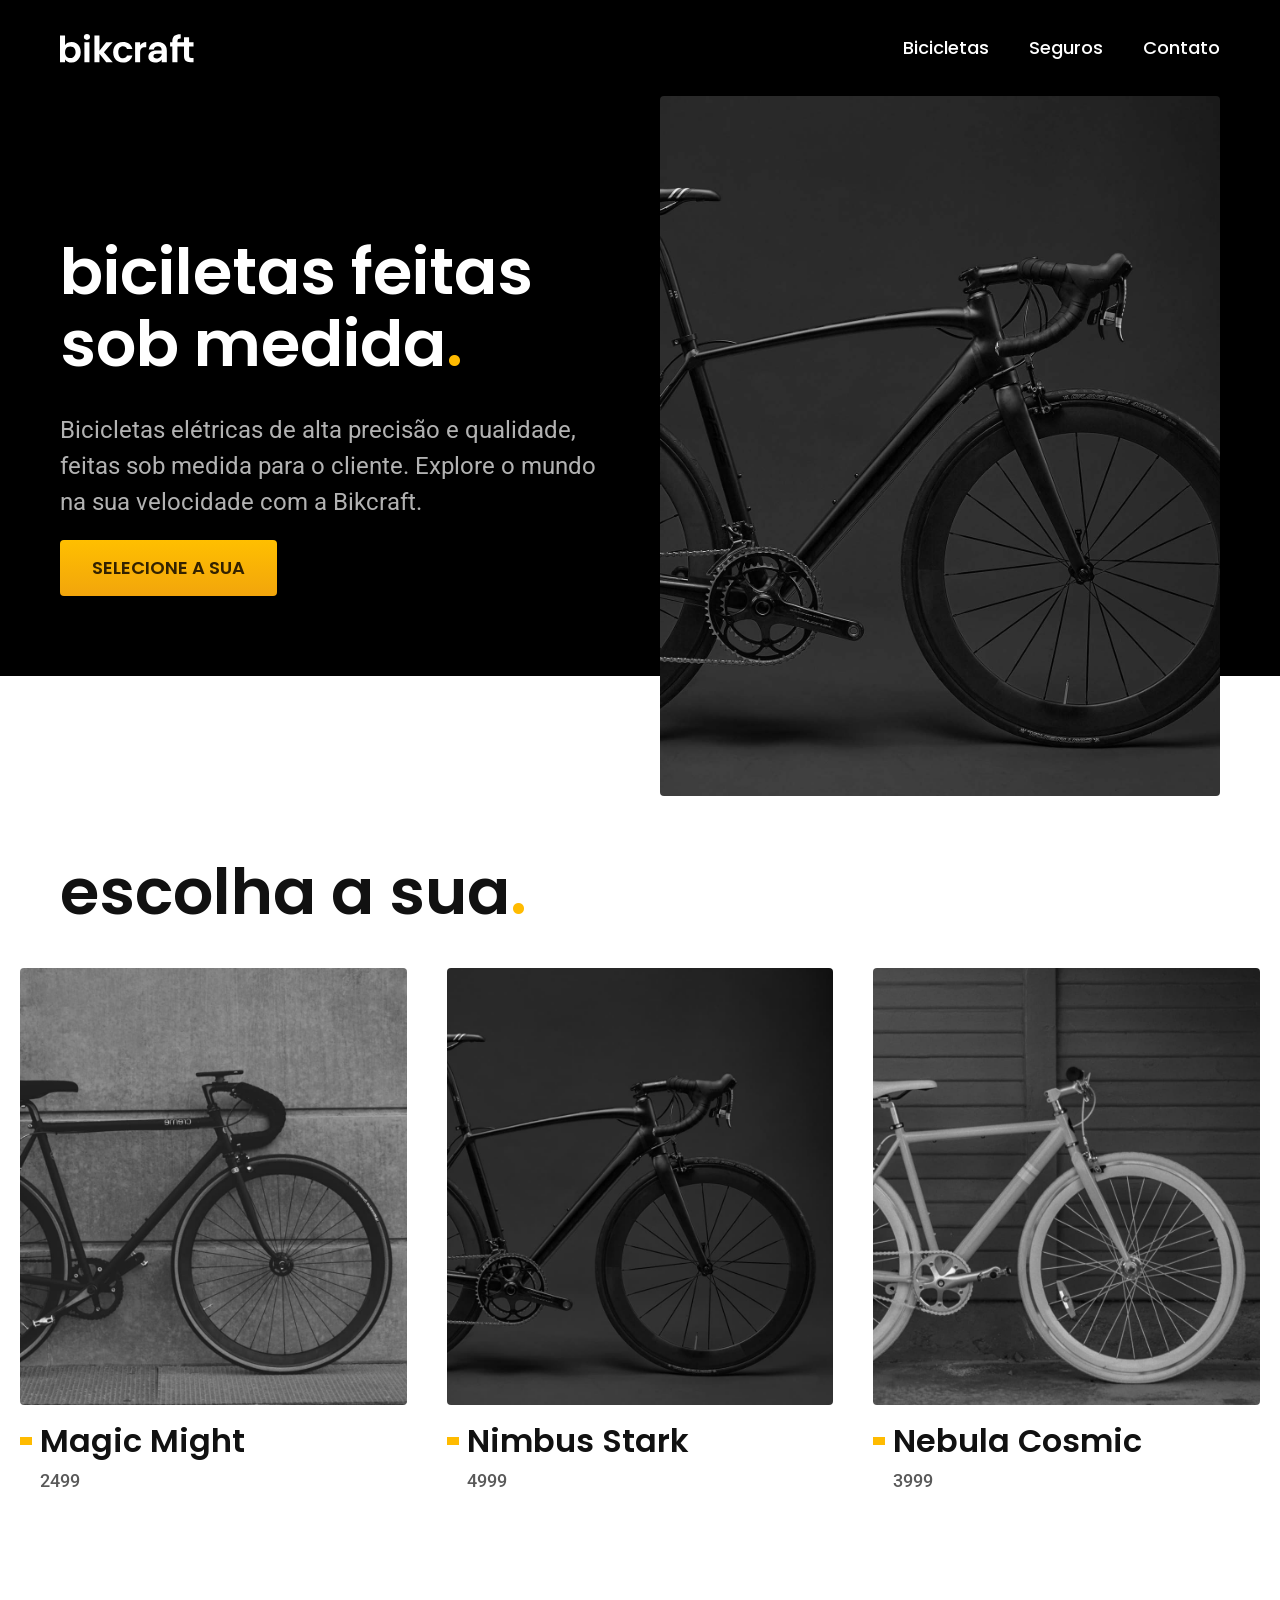
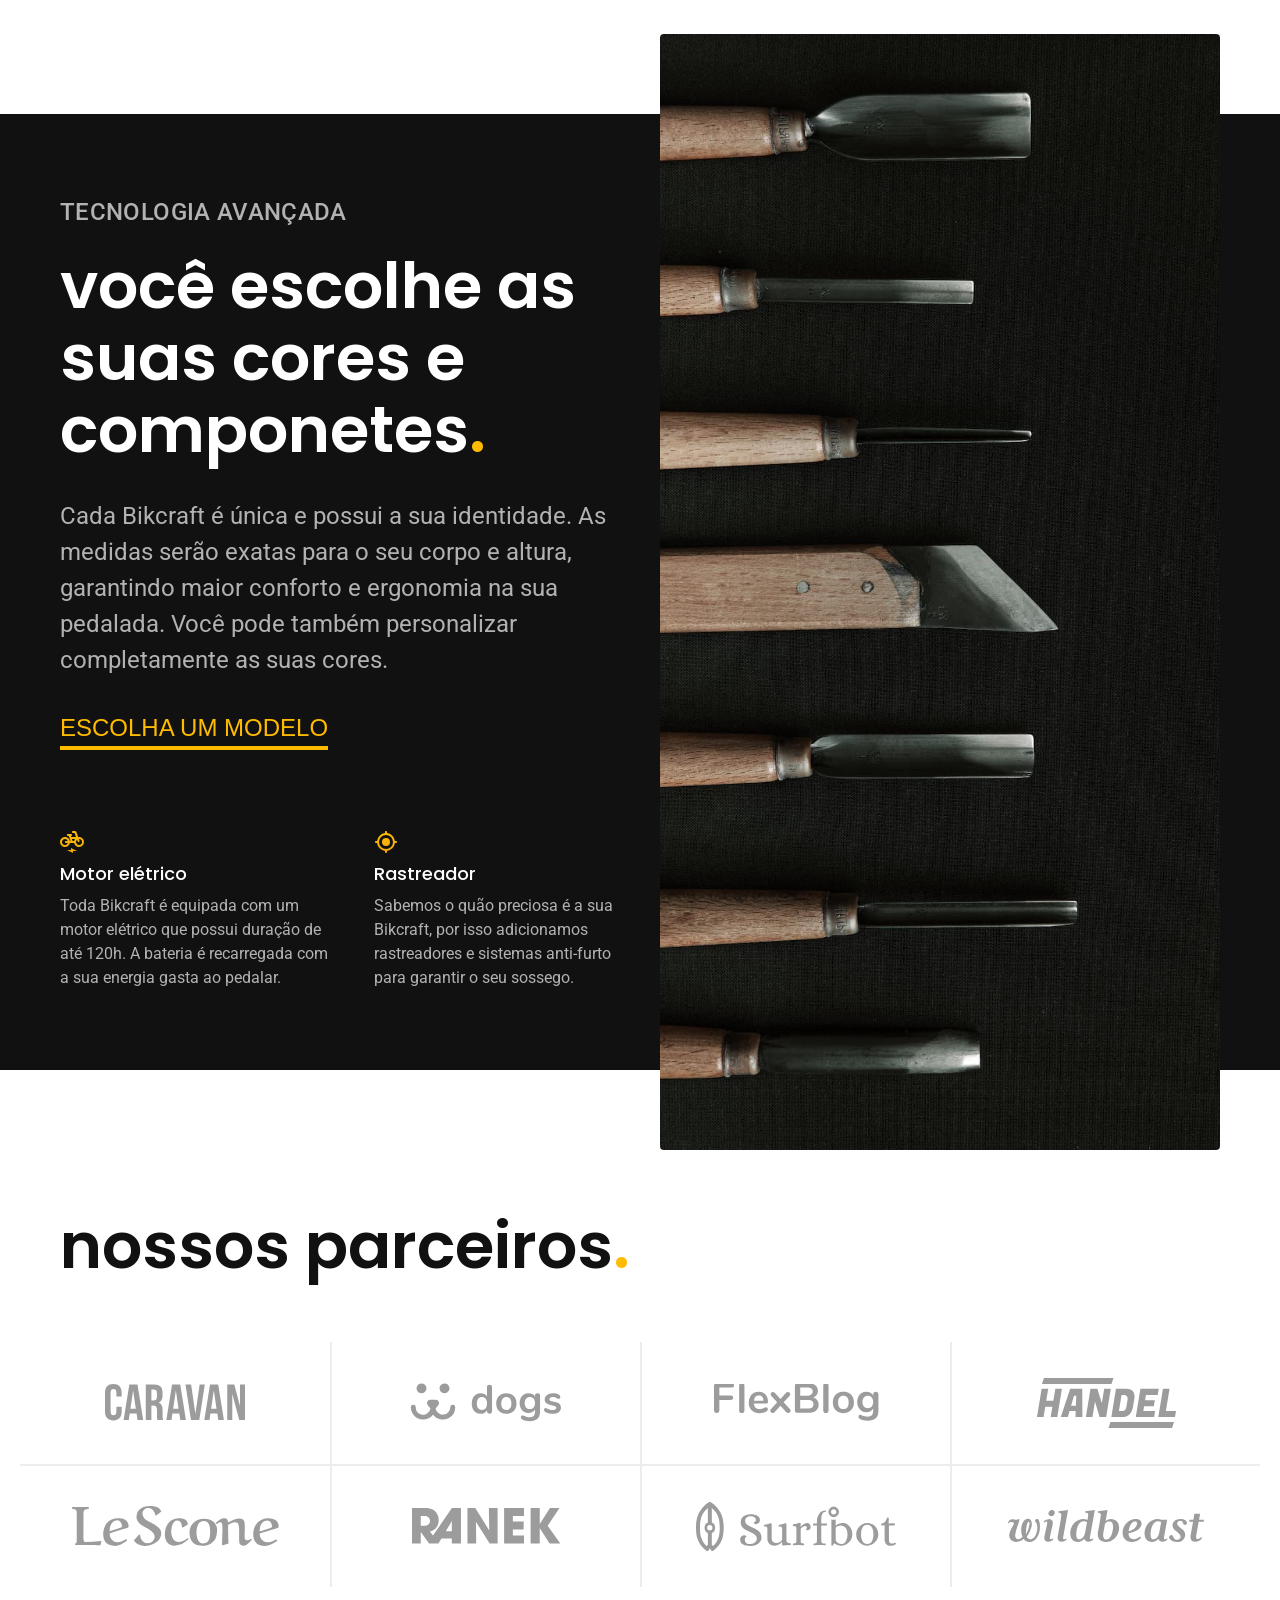
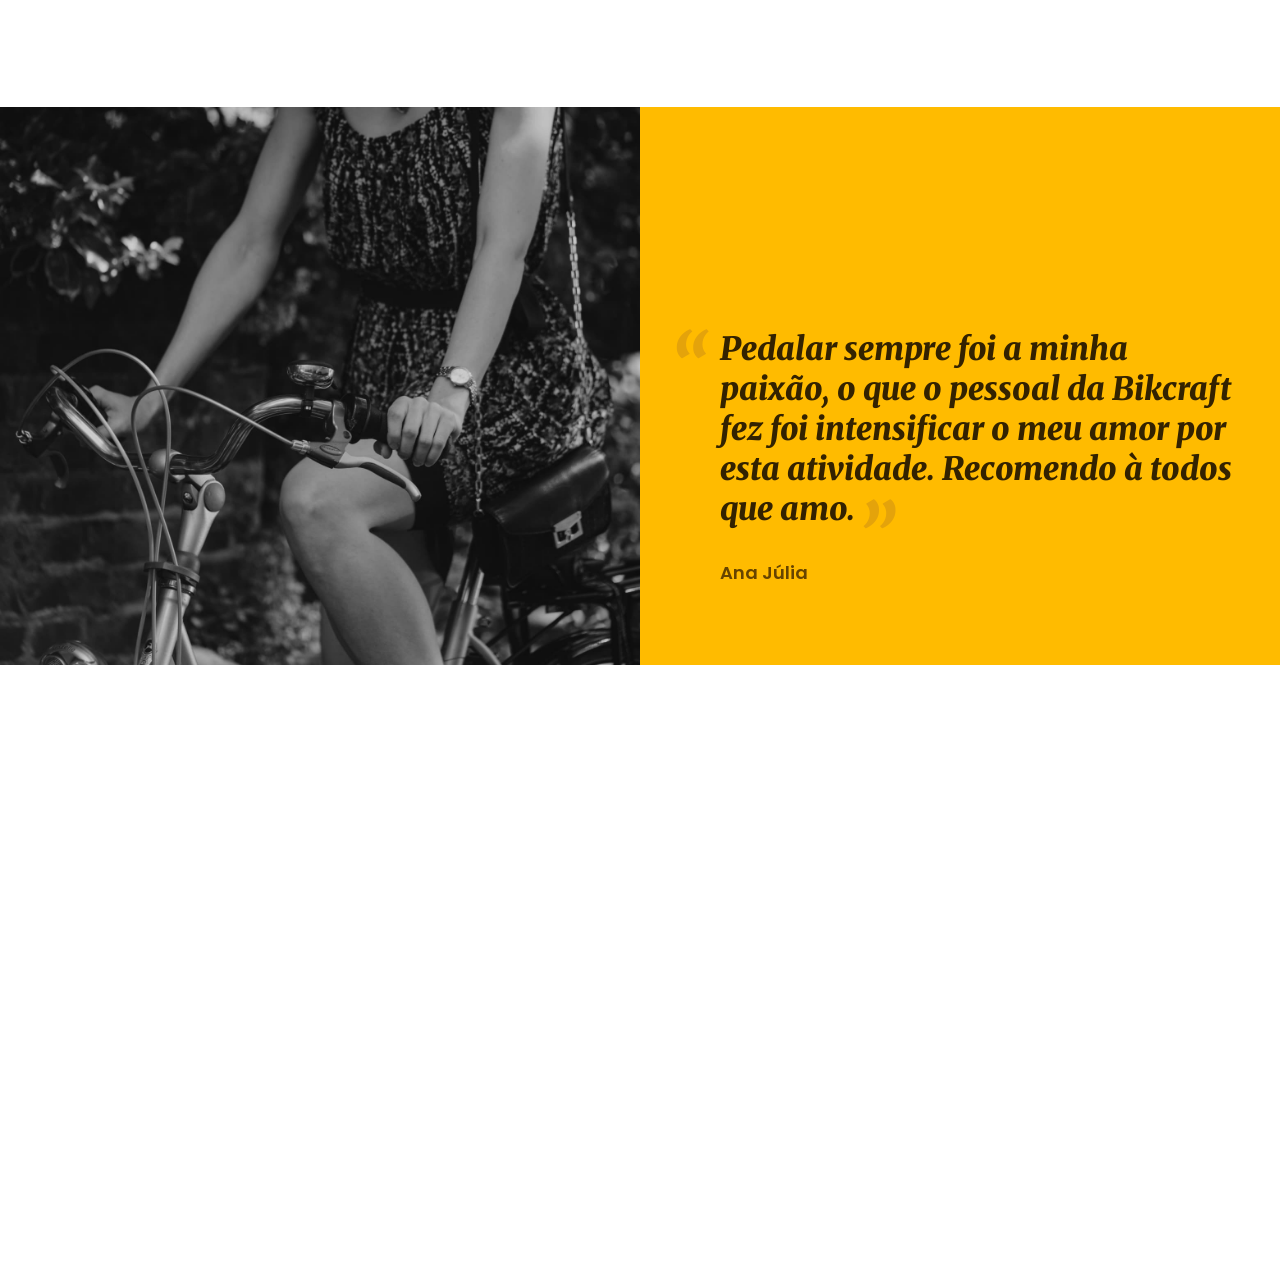
==== index.html @ 73d57a90 "Depoimento" ====
<!DOCTYPE html>
<html lang="pt-br">
    <head>
        <meta charset="UTF-8">
        <meta name="viewport" content="width=device-width, initial-scale=1.0">
        <title>Bikecraft - Bicicletas Elétricas</title>
        <meta name="description" content="Bicicletas elétricas de alta precisão e qualidade, feitas sob medida para o cliente. Explore o mundo na sua velicidade com a Bikecraft">
        <link rel="stylesheet" href="./css/style.css">
        <link rel="preconnect" href="https://fonts.googleapis.com">
        <link rel="preconnect" href="https://fonts.gstatic.com" crossorigin>
        <link href="https://fonts.googleapis.com/css2?family=Merriweather:ital,opsz,wght@1,18..144,900&family=Poppins:wght@400;600&family=Roboto:wght@100..900&display=swap" rel="stylesheet">
    </head>
    <body>
        <header class="header-bg">
            <div class="header container">
                <a href="./">
                    <img src="./img/bikcraft.svg" alt="Logo da marca Bikecraft">
                </a>
                <nav aria-label="primaria">
                    <ul class="header-menu font-1-m cor-0">
                        <li><a href="./bicicletas.html">Bicicletas</a></li>
                        <li><a href="./seguros.html">Seguros</a></li>
                        <li><a href="./contato.html">Contato</a></li>
                    </ul>
                </nav>
            </div>
        </header>
        <main class="introducao-bg">
            <div class="introducao container">
                <div class="introducao-conteudo">
                    <h1 class="font-1-xxl cor-0">biciletas feitas  sob medida<span class="cor-p1">.</span></h1>
                    <p class="font-2-l cor-5">Bicicletas elétricas de alta precisão e qualidade,  feitas sob medida para o cliente. Explore o mundo na sua velocidade com a Bikcraft.</p>
                    <a class="botao" href="./bicicletas.html">SELECIONE A SUA</a>
                </div>
                <div class="introducao-imagem">
                    <img src="./img/fotos/introducao.jpg" alt="Bicicleta elétrica preta.">
                </div>
            </div>
        </main>
        <article class="bicicletas-lista">
            <h2 class="font-1-xxl container">escolha a sua<span class="cor-p1">.</span></h2>
            <ul>
                <li>
                    <a href="./bicicletas/magic.html">
                        <img src="./img/bicicletas/magic-home.jpg" alt="Bicicleta preta">
                        <h3 class="font-1-xl">Magic Might</h3>
                        <span class="font-2-m cor-8">2499</span>
                    </a>
                </li>
                <li>
                    <a href="./bicicletas/nimbus.html">
                        <img src="./img/bicicletas/nimbus-home.jpg" alt="Bicicleta preta">
                        <h3 class="font-1-xl">Nimbus Stark</h3>
                        <span class="font-2-m cor-8">4999</span>
                    </a>
                </li>
                <li>
                    <a href="./bicicletas/nebula.html">
                        <img src="./img/bicicletas/nebula-home.jpg" alt="Bicicleta preta">
                        <h3 class="font-1-xl">Nebula Cosmic</h3>
                        <span class="font-2-m cor-8">3999</span>
                    </a>
                </li>
            </ul>
        </article>
        <article class="tecnologia-bg">
            <div class="tecnologia container">
                <div class="tecnologia-conteudo">
                    <span class="font-2-l-b cor-5">Tecnologia Avançada</span>
                    <h2 class="font-1-xxl cor-0">você escolhe as suas cores e componetes<span class="cor-p1">.</span></h2>
                    <p class="font-2-l cor-5">Cada Bikcraft é única e possui a sua identidade. As medidas serão exatas para o seu corpo e altura, garantindo maior conforto e ergonomia na sua pedalada. Você pode também personalizar completamente as suas cores.</p>
                    <a class="link" href="./bicicletas.html">escolha um modelo</a>
                    <div class="tecnologia-vantagens">
                        <div>
                            <img src="./img/icones/eletrica.svg" alt="">
                            <h3 class="font-1-m cor-0">Motor elétrico</h3>
                            <p class="font-2-s cor-5">Toda Bikcraft é equipada com um motor elétrico que possui duração de até 120h. A bateria é recarregada com a sua energia gasta ao pedalar.</p>
                        </div>
                        <div>
                            <img src="./img/icones/rastreador.svg" alt="">
                            <h3 class="font-1-m cor-0">Rastreador</h3>
                            <p class="font-2-s cor-5">Sabemos o quão preciosa é a sua Bikcraft, por isso adicionamos rastreadores e sistemas anti-furto para garantir o seu sossego.</p>
                        </div>
                                        </div>
                    </div>
                <div class="tecnologia-imagem">
                    <img src="./img/fotos/tecnologia.jpg" alt="">
                </div>
            </div>
        </article>
        <section class="parceiros" aria-label="Nosso Parceiros">
            <h2 class="font-1-xxl container">nossos parceiros<span class="cor-p1">.</span></h2>
            <ul>
                <li><img src="./img/parceiros/caravan.svg" alt="caravan"></li>
                <li><img src="./img/parceiros/dogs.svg" alt="dogs"></li>
                <li><img src="./img/parceiros/flexblog.svg" alt="flexblog"></li>
                <li><img src="./img/parceiros/handel.svg" alt="handel"></li>
                <li><img src="./img/parceiros/lescone.svg" alt="lescone"></li>
                <li><img src="./img/parceiros/ranek.svg" alt="ranek"></li>
                <li><img src="./img/parceiros/surfbot.svg" alt="surfbot"></li>
                <li><img src="./img/parceiros/wildbeast.svg" alt="wildbeast"></li>
            </ul>
        </section>
        <section class="depoimentos" aria-label="Depoimentos">
            <div>
                <img src="./img/fotos/depoimento.jpg" alt="Pessoa pedalando uma bicicleta Bikecraft">
            </div>
            <div class="depoimento-conteudo">
                <blockquote class="font-1-xl cor-p5">
                    <p>Pedalar sempre foi a minha paixão, o que o pessoal da Bikcraft fez foi intensificar o meu amor por esta atividade. Recomendo à todos que amo.</p>
                </blockquote>
                <span class="font-1-m-b cor-p4">Ana Júlia</span>
            </div>
        </section>
    </body>
</html>
---- css/style.css ----
@import "./global/global.css";
@import "./utilidades/tipografia.css";
@import "./global/header.css";
@import "./utilidades/cores.css";

/* Botão */
@import "./utilidades/componentes.css";


/* Home */
@import "./home/introducao.css";
@import "./home/tecnologia.css";
@import "./home/parceiros.css";
@import "./home/depoimentos.css";

/* Bicicletas */
@import "./bicicletas/bicicletas-lista.css";
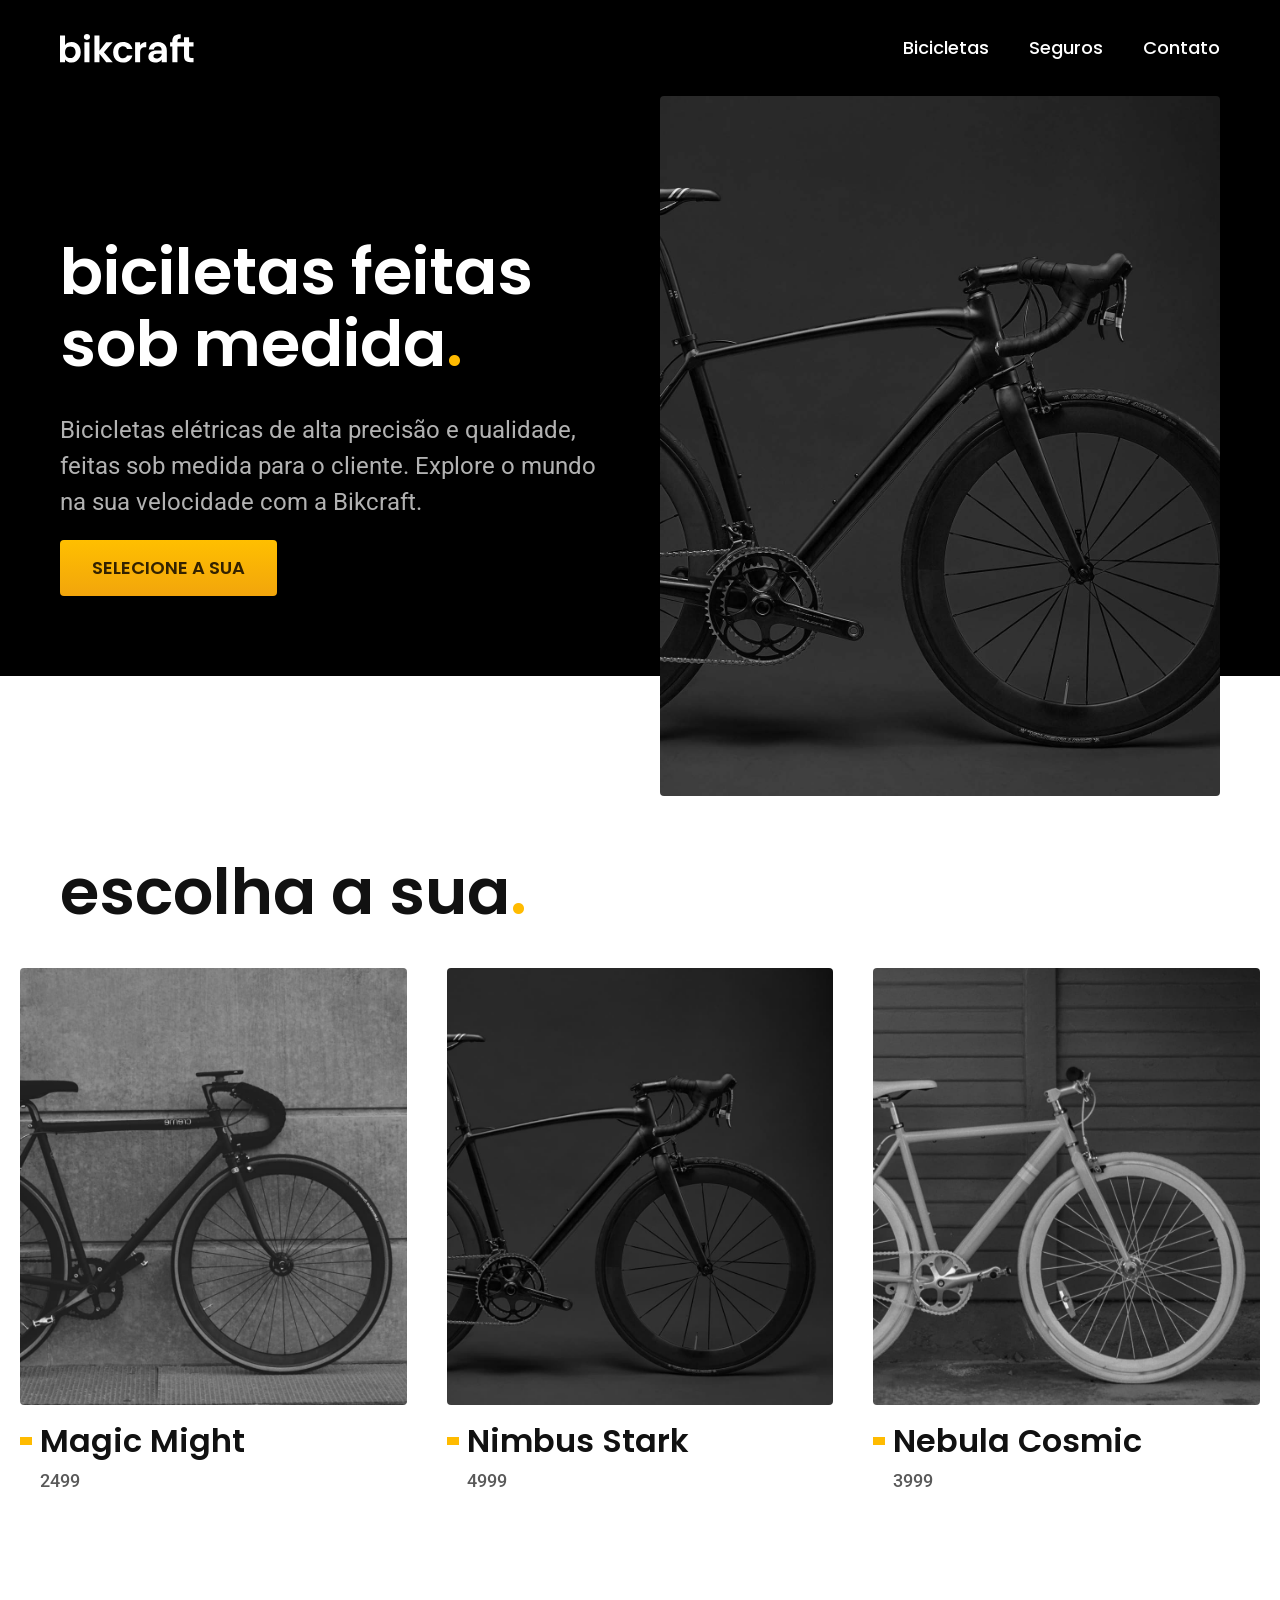
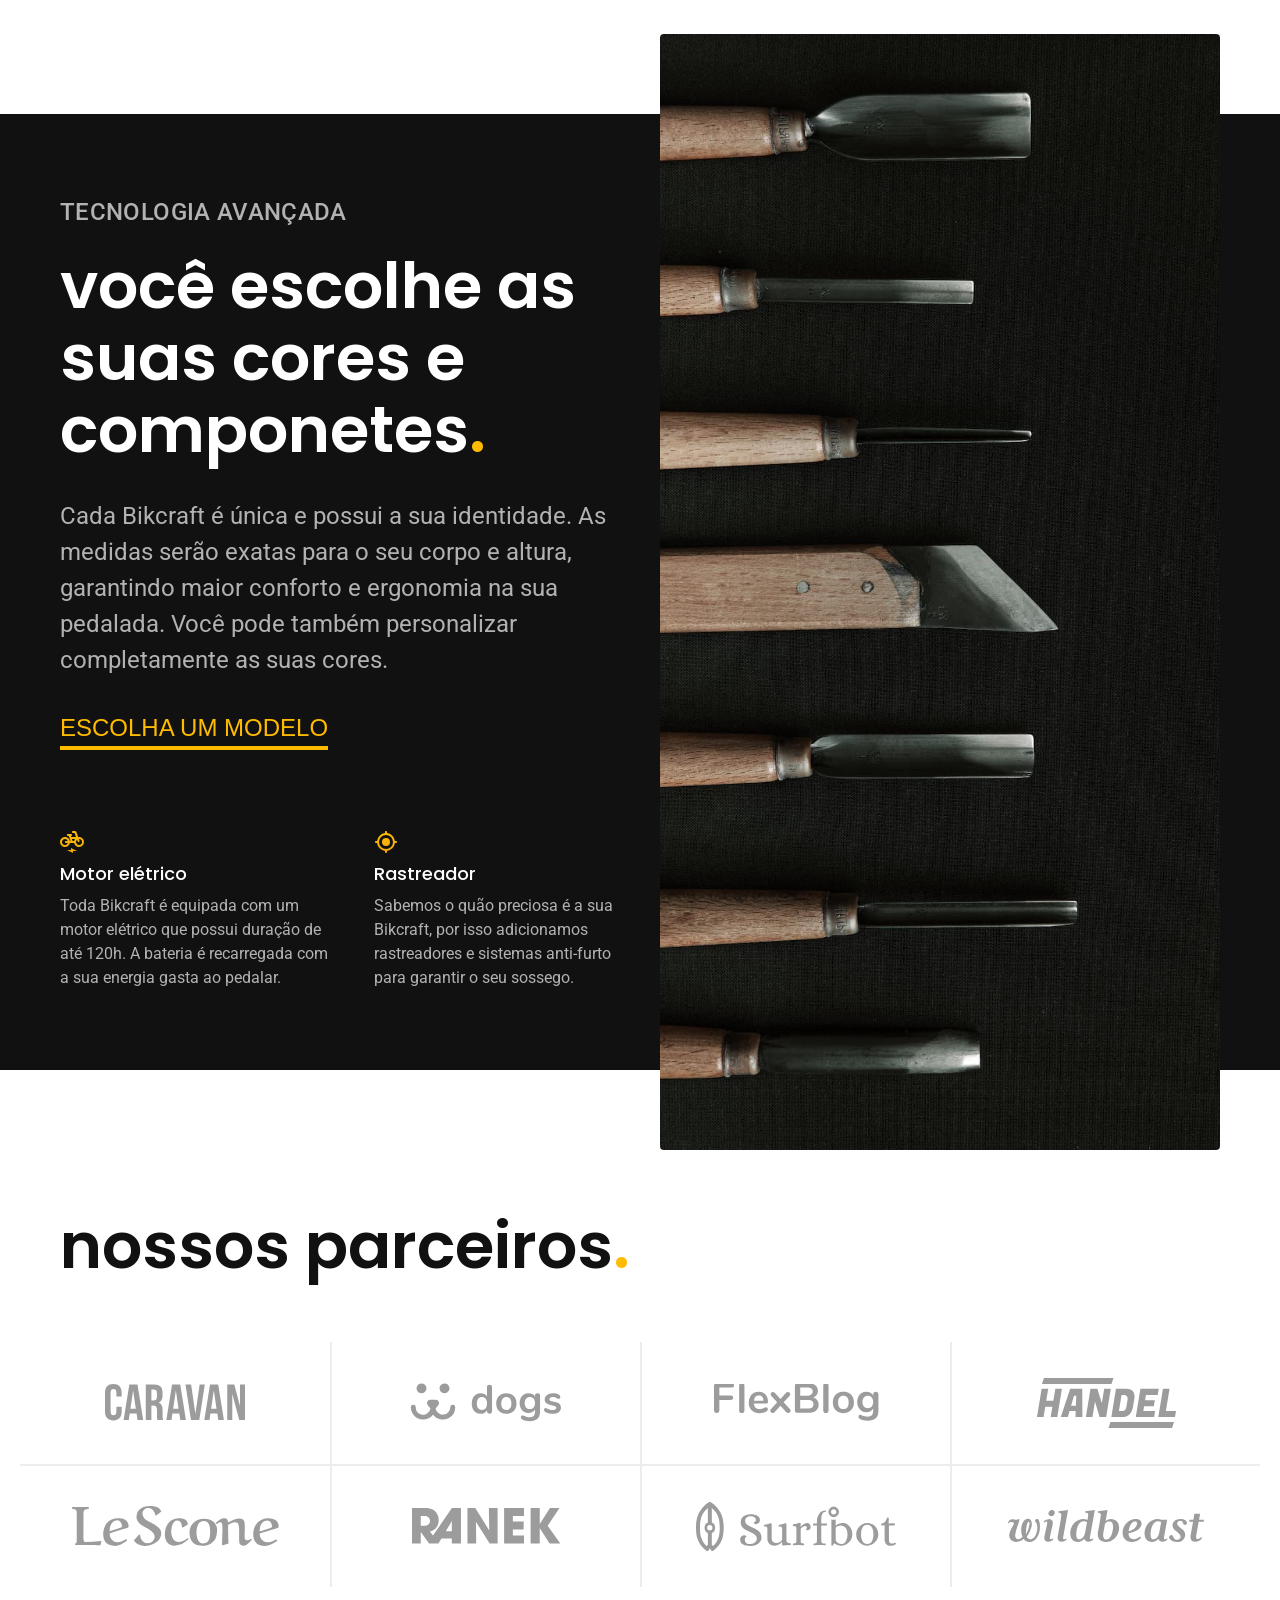
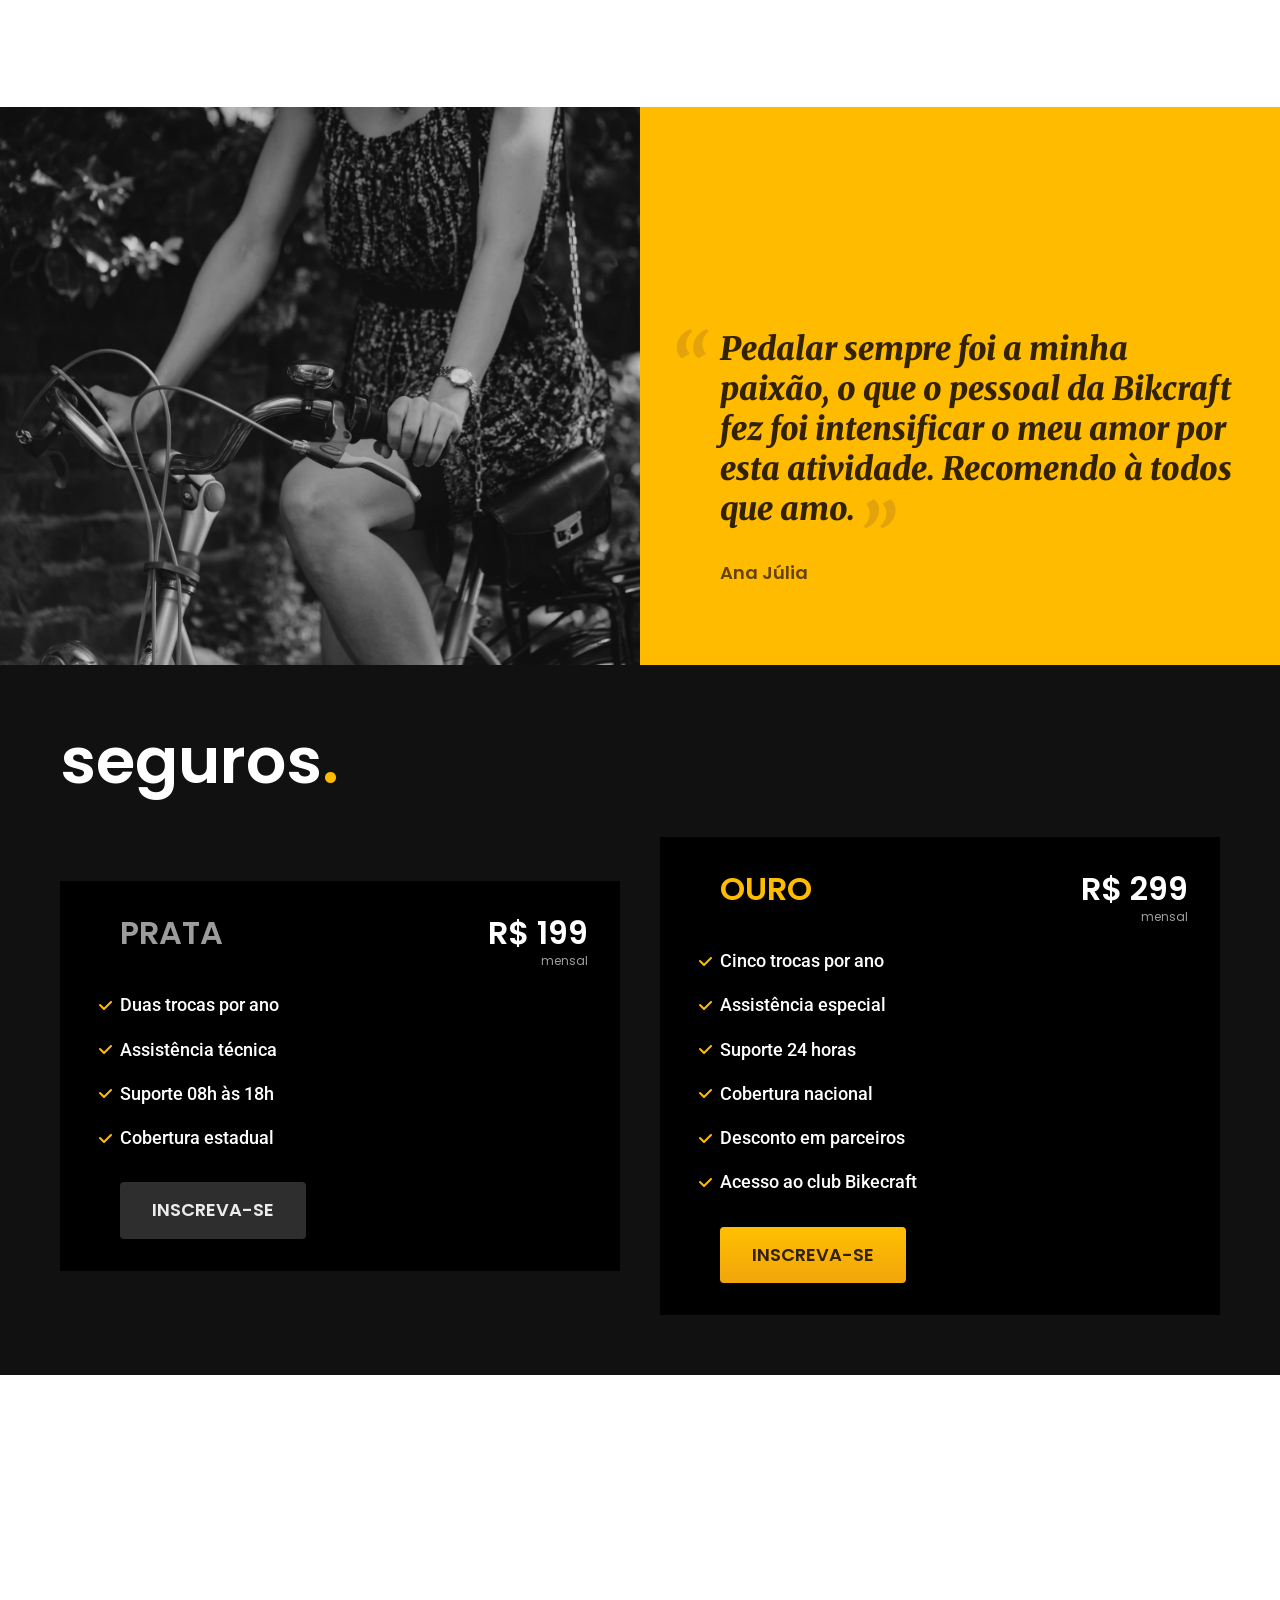
==== commit a8e20084: "Seguros" ====
--- a/index.html
+++ b/index.html
@@ -1,116 +1,184 @@
-<!DOCTYPE html>
+<!doctype html>
 <html lang="pt-br">
-    <head>
-        <meta charset="UTF-8">
-        <meta name="viewport" content="width=device-width, initial-scale=1.0">
-        <title>Bikecraft - Bicicletas Elétricas</title>
-        <meta name="description" content="Bicicletas elétricas de alta precisão e qualidade, feitas sob medida para o cliente. Explore o mundo na sua velicidade com a Bikecraft">
-        <link rel="stylesheet" href="./css/style.css">
-        <link rel="preconnect" href="https://fonts.googleapis.com">
-        <link rel="preconnect" href="https://fonts.gstatic.com" crossorigin>
-        <link href="https://fonts.googleapis.com/css2?family=Merriweather:ital,opsz,wght@1,18..144,900&family=Poppins:wght@400;600&family=Roboto:wght@100..900&display=swap" rel="stylesheet">
-    </head>
-    <body>
-        <header class="header-bg">
-            <div class="header container">
-                <a href="./">
-                    <img src="./img/bikcraft.svg" alt="Logo da marca Bikecraft">
-                </a>
-                <nav aria-label="primaria">
-                    <ul class="header-menu font-1-m cor-0">
-                        <li><a href="./bicicletas.html">Bicicletas</a></li>
-                        <li><a href="./seguros.html">Seguros</a></li>
-                        <li><a href="./contato.html">Contato</a></li>
-                    </ul>
-                </nav>
+  <head>
+    <meta charset="UTF-8" />
+    <meta name="viewport" content="width=device-width, initial-scale=1.0" />
+    <title>Bikecraft - Bicicletas Elétricas</title>
+    <meta
+      name="description"
+      content="Bicicletas elétricas de alta precisão e qualidade, feitas sob medida para o cliente. Explore o mundo na sua velicidade com a Bikecraft"
+    />
+    <link rel="stylesheet" href="./css/style.css" />
+    <link rel="preconnect" href="https://fonts.googleapis.com" />
+    <link rel="preconnect" href="https://fonts.gstatic.com" crossorigin />
+    <link
+      href="https://fonts.googleapis.com/css2?family=Merriweather:ital,opsz,wght@1,18..144,900&family=Poppins:wght@400;600&family=Roboto:wght@100..900&display=swap"
+      rel="stylesheet"
+    />
+  </head>
+  <body>
+    <header class="header-bg">
+      <div class="header container">
+        <a href="./">
+          <img src="./img/bikcraft.svg" alt="Logo da marca Bikecraft" />
+        </a>
+        <nav aria-label="primaria">
+          <ul class="header-menu font-1-m cor-0">
+            <li><a href="./bicicletas.html">Bicicletas</a></li>
+            <li><a href="./seguros.html">Seguros</a></li>
+            <li><a href="./contato.html">Contato</a></li>
+          </ul>
+        </nav>
+      </div>
+    </header>
+    <main class="introducao-bg">
+      <div class="introducao container">
+        <div class="introducao-conteudo">
+          <h1 class="font-1-xxl cor-0">
+            biciletas feitas sob medida<span class="cor-p1">.</span>
+          </h1>
+          <p class="font-2-l cor-5">
+            Bicicletas elétricas de alta precisão e qualidade, feitas sob medida
+            para o cliente. Explore o mundo na sua velocidade com a Bikcraft.
+          </p>
+          <a class="botao" href="./bicicletas.html">SELECIONE A SUA</a>
+        </div>
+        <div class="introducao-imagem">
+          <img
+            src="./img/fotos/introducao.jpg"
+            alt="Bicicleta elétrica preta."
+          />
+        </div>
+      </div>
+    </main>
+    <article class="bicicletas-lista">
+      <h2 class="font-1-xxl container">
+        escolha a sua<span class="cor-p1">.</span>
+      </h2>
+      <ul>
+        <li>
+          <a href="./bicicletas/magic.html">
+            <img src="./img/bicicletas/magic-home.jpg" alt="Bicicleta preta" />
+            <h3 class="font-1-xl">Magic Might</h3>
+            <span class="font-2-m cor-8">2499</span>
+          </a>
+        </li>
+        <li>
+          <a href="./bicicletas/nimbus.html">
+            <img src="./img/bicicletas/nimbus-home.jpg" alt="Bicicleta preta" />
+            <h3 class="font-1-xl">Nimbus Stark</h3>
+            <span class="font-2-m cor-8">4999</span>
+          </a>
+        </li>
+        <li>
+          <a href="./bicicletas/nebula.html">
+            <img src="./img/bicicletas/nebula-home.jpg" alt="Bicicleta preta" />
+            <h3 class="font-1-xl">Nebula Cosmic</h3>
+            <span class="font-2-m cor-8">3999</span>
+          </a>
+        </li>
+      </ul>
+    </article>
+    <article class="tecnologia-bg">
+      <div class="tecnologia container">
+        <div class="tecnologia-conteudo">
+          <span class="font-2-l-b cor-5">Tecnologia Avançada</span>
+          <h2 class="font-1-xxl cor-0">
+            você escolhe as suas cores e componetes<span class="cor-p1">.</span>
+          </h2>
+          <p class="font-2-l cor-5">
+            Cada Bikcraft é única e possui a sua identidade. As medidas serão
+            exatas para o seu corpo e altura, garantindo maior conforto e
+            ergonomia na sua pedalada. Você pode também personalizar
+            completamente as suas cores.
+          </p>
+          <a class="link" href="./bicicletas.html">escolha um modelo</a>
+          <div class="tecnologia-vantagens">
+            <div>
+              <img src="./img/icones/eletrica.svg" alt="" />
+              <h3 class="font-1-m cor-0">Motor elétrico</h3>
+              <p class="font-2-s cor-5">
+                Toda Bikcraft é equipada com um motor elétrico que possui
+                duração de até 120h. A bateria é recarregada com a sua energia
+                gasta ao pedalar.
+              </p>
             </div>
-        </header>
-        <main class="introducao-bg">
-            <div class="introducao container">
-                <div class="introducao-conteudo">
-                    <h1 class="font-1-xxl cor-0">biciletas feitas  sob medida<span class="cor-p1">.</span></h1>
-                    <p class="font-2-l cor-5">Bicicletas elétricas de alta precisão e qualidade,  feitas sob medida para o cliente. Explore o mundo na sua velocidade com a Bikcraft.</p>
-                    <a class="botao" href="./bicicletas.html">SELECIONE A SUA</a>
-                </div>
-                <div class="introducao-imagem">
-                    <img src="./img/fotos/introducao.jpg" alt="Bicicleta elétrica preta.">
-                </div>
+            <div>
+              <img src="./img/icones/rastreador.svg" alt="" />
+              <h3 class="font-1-m cor-0">Rastreador</h3>
+              <p class="font-2-s cor-5">
+                Sabemos o quão preciosa é a sua Bikcraft, por isso adicionamos
+                rastreadores e sistemas anti-furto para garantir o seu sossego.
+              </p>
             </div>
-        </main>
-        <article class="bicicletas-lista">
-            <h2 class="font-1-xxl container">escolha a sua<span class="cor-p1">.</span></h2>
-            <ul>
-                <li>
-                    <a href="./bicicletas/magic.html">
-                        <img src="./img/bicicletas/magic-home.jpg" alt="Bicicleta preta">
-                        <h3 class="font-1-xl">Magic Might</h3>
-                        <span class="font-2-m cor-8">2499</span>
-                    </a>
-                </li>
-                <li>
-                    <a href="./bicicletas/nimbus.html">
-                        <img src="./img/bicicletas/nimbus-home.jpg" alt="Bicicleta preta">
-                        <h3 class="font-1-xl">Nimbus Stark</h3>
-                        <span class="font-2-m cor-8">4999</span>
-                    </a>
-                </li>
-                <li>
-                    <a href="./bicicletas/nebula.html">
-                        <img src="./img/bicicletas/nebula-home.jpg" alt="Bicicleta preta">
-                        <h3 class="font-1-xl">Nebula Cosmic</h3>
-                        <span class="font-2-m cor-8">3999</span>
-                    </a>
-                </li>
-            </ul>
-        </article>
-        <article class="tecnologia-bg">
-            <div class="tecnologia container">
-                <div class="tecnologia-conteudo">
-                    <span class="font-2-l-b cor-5">Tecnologia Avançada</span>
-                    <h2 class="font-1-xxl cor-0">você escolhe as suas cores e componetes<span class="cor-p1">.</span></h2>
-                    <p class="font-2-l cor-5">Cada Bikcraft é única e possui a sua identidade. As medidas serão exatas para o seu corpo e altura, garantindo maior conforto e ergonomia na sua pedalada. Você pode também personalizar completamente as suas cores.</p>
-                    <a class="link" href="./bicicletas.html">escolha um modelo</a>
-                    <div class="tecnologia-vantagens">
-                        <div>
-                            <img src="./img/icones/eletrica.svg" alt="">
-                            <h3 class="font-1-m cor-0">Motor elétrico</h3>
-                            <p class="font-2-s cor-5">Toda Bikcraft é equipada com um motor elétrico que possui duração de até 120h. A bateria é recarregada com a sua energia gasta ao pedalar.</p>
-                        </div>
-                        <div>
-                            <img src="./img/icones/rastreador.svg" alt="">
-                            <h3 class="font-1-m cor-0">Rastreador</h3>
-                            <p class="font-2-s cor-5">Sabemos o quão preciosa é a sua Bikcraft, por isso adicionamos rastreadores e sistemas anti-furto para garantir o seu sossego.</p>
-                        </div>
-                                        </div>
-                    </div>
-                <div class="tecnologia-imagem">
-                    <img src="./img/fotos/tecnologia.jpg" alt="">
-                </div>
-            </div>
-        </article>
-        <section class="parceiros" aria-label="Nosso Parceiros">
-            <h2 class="font-1-xxl container">nossos parceiros<span class="cor-p1">.</span></h2>
-            <ul>
-                <li><img src="./img/parceiros/caravan.svg" alt="caravan"></li>
-                <li><img src="./img/parceiros/dogs.svg" alt="dogs"></li>
-                <li><img src="./img/parceiros/flexblog.svg" alt="flexblog"></li>
-                <li><img src="./img/parceiros/handel.svg" alt="handel"></li>
-                <li><img src="./img/parceiros/lescone.svg" alt="lescone"></li>
-                <li><img src="./img/parceiros/ranek.svg" alt="ranek"></li>
-                <li><img src="./img/parceiros/surfbot.svg" alt="surfbot"></li>
-                <li><img src="./img/parceiros/wildbeast.svg" alt="wildbeast"></li>
-            </ul>
-        </section>
-        <section class="depoimentos" aria-label="Depoimentos">
-            <div>
-                <img src="./img/fotos/depoimento.jpg" alt="Pessoa pedalando uma bicicleta Bikecraft">
-            </div>
-            <div class="depoimento-conteudo">
-                <blockquote class="font-1-xl cor-p5">
-                    <p>Pedalar sempre foi a minha paixão, o que o pessoal da Bikcraft fez foi intensificar o meu amor por esta atividade. Recomendo à todos que amo.</p>
-                </blockquote>
-                <span class="font-1-m-b cor-p4">Ana Júlia</span>
-            </div>
-        </section>
-    </body>
+          </div>
+        </div>
+        <div class="tecnologia-imagem">
+          <img src="./img/fotos/tecnologia.jpg" alt="" />
+        </div>
+      </div>
+    </article>
+    <section class="parceiros" aria-label="Nosso Parceiros">
+      <h2 class="font-1-xxl container">
+        nossos parceiros<span class="cor-p1">.</span>
+      </h2>
+      <ul>
+        <li><img src="./img/parceiros/caravan.svg" alt="caravan" /></li>
+        <li><img src="./img/parceiros/dogs.svg" alt="dogs" /></li>
+        <li><img src="./img/parceiros/flexblog.svg" alt="flexblog" /></li>
+        <li><img src="./img/parceiros/handel.svg" alt="handel" /></li>
+        <li><img src="./img/parceiros/lescone.svg" alt="lescone" /></li>
+        <li><img src="./img/parceiros/ranek.svg" alt="ranek" /></li>
+        <li><img src="./img/parceiros/surfbot.svg" alt="surfbot" /></li>
+        <li><img src="./img/parceiros/wildbeast.svg" alt="wildbeast" /></li>
+      </ul>
+    </section>
+    <section class="depoimentos" aria-label="Depoimentos">
+      <div>
+        <img
+          src="./img/fotos/depoimento.jpg"
+          alt="Pessoa pedalando uma bicicleta Bikecraft"
+        />
+      </div>
+      <div class="depoimento-conteudo">
+        <blockquote class="font-1-xl cor-p5">
+          <p>
+            Pedalar sempre foi a minha paixão, o que o pessoal da Bikcraft fez
+            foi intensificar o meu amor por esta atividade. Recomendo à todos
+            que amo.
+          </p>
+        </blockquote>
+        <span class="font-1-m-b cor-p4">Ana Júlia</span>
+      </div>
+    </section>
+    <article class="seguros-bg">
+      <div class="seguros container">
+        <h2 class="font-1-xxl cor-0">seguros<span class="cor-p1">.</span></h2>
+        <div class="seguros-item">
+          <h3 class="font-1-xl cor-6">PRATA</h3>
+          <span class="font-1-xl cor-0">R$ 199 <span class="font-1-xs cor-6">mensal</span></span>
+          <ul class="font-2-m cor-0">
+            <li>Duas trocas por ano</li>
+            <li>Assistência técnica</li>
+            <li>Suporte 08h às 18h</li>
+            <li>Cobertura estadual</li>
+          </ul>
+          <a class="botao secundario" href="./orcamento.html">Inscreva-se</a>
+        </div>
+        <div class="seguros-item">
+          <h3 class="font-1-xl cor-p1">OURO</h3>
+          <span class="font-1-xl cor-0">R$ 299 <span class="font-1-xs cor-6">mensal</span></span>
+          <ul class="font-2-m cor-0">
+            <li>Cinco trocas por ano</li>
+            <li>Assistência especial</li>
+            <li>Suporte 24 horas</li>
+            <li>Cobertura nacional</li>
+            <li>Desconto em parceiros</li>
+            <li>Acesso ao club Bikecraft</li>
+          </ul>
+          <a class="botao" href="./orcamento.html">Inscreva-se</a>
+        </div>
+      </div>
+    </article>
+  </body>
 </html>
--- a/css/style.css
+++ b/css/style.css
@@ -14,4 +14,7 @@
 @import "./home/depoimentos.css";
 
 /* Bicicletas */
-@import "./bicicletas/bicicletas-lista.css";+@import "./bicicletas/bicicletas-lista.css";
+
+/* seguros */
+@import "./seguros/seguros.css";
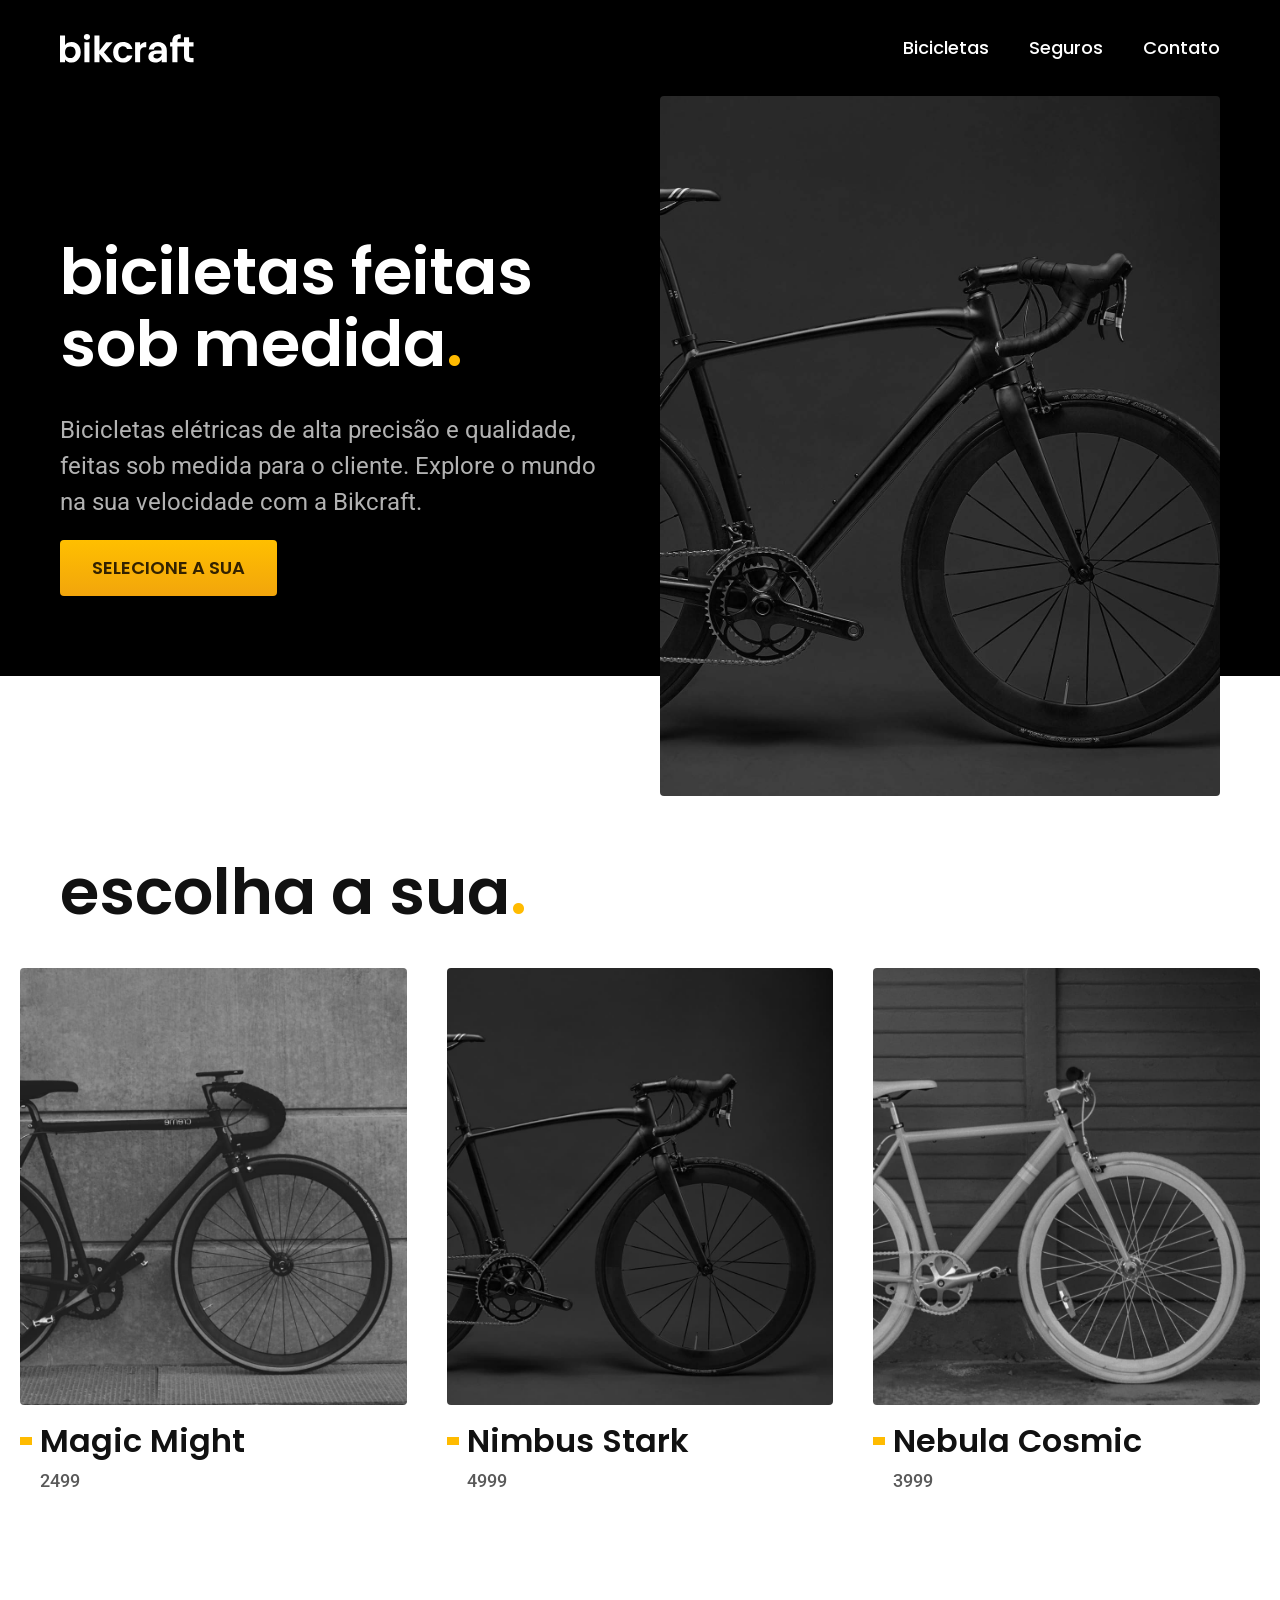
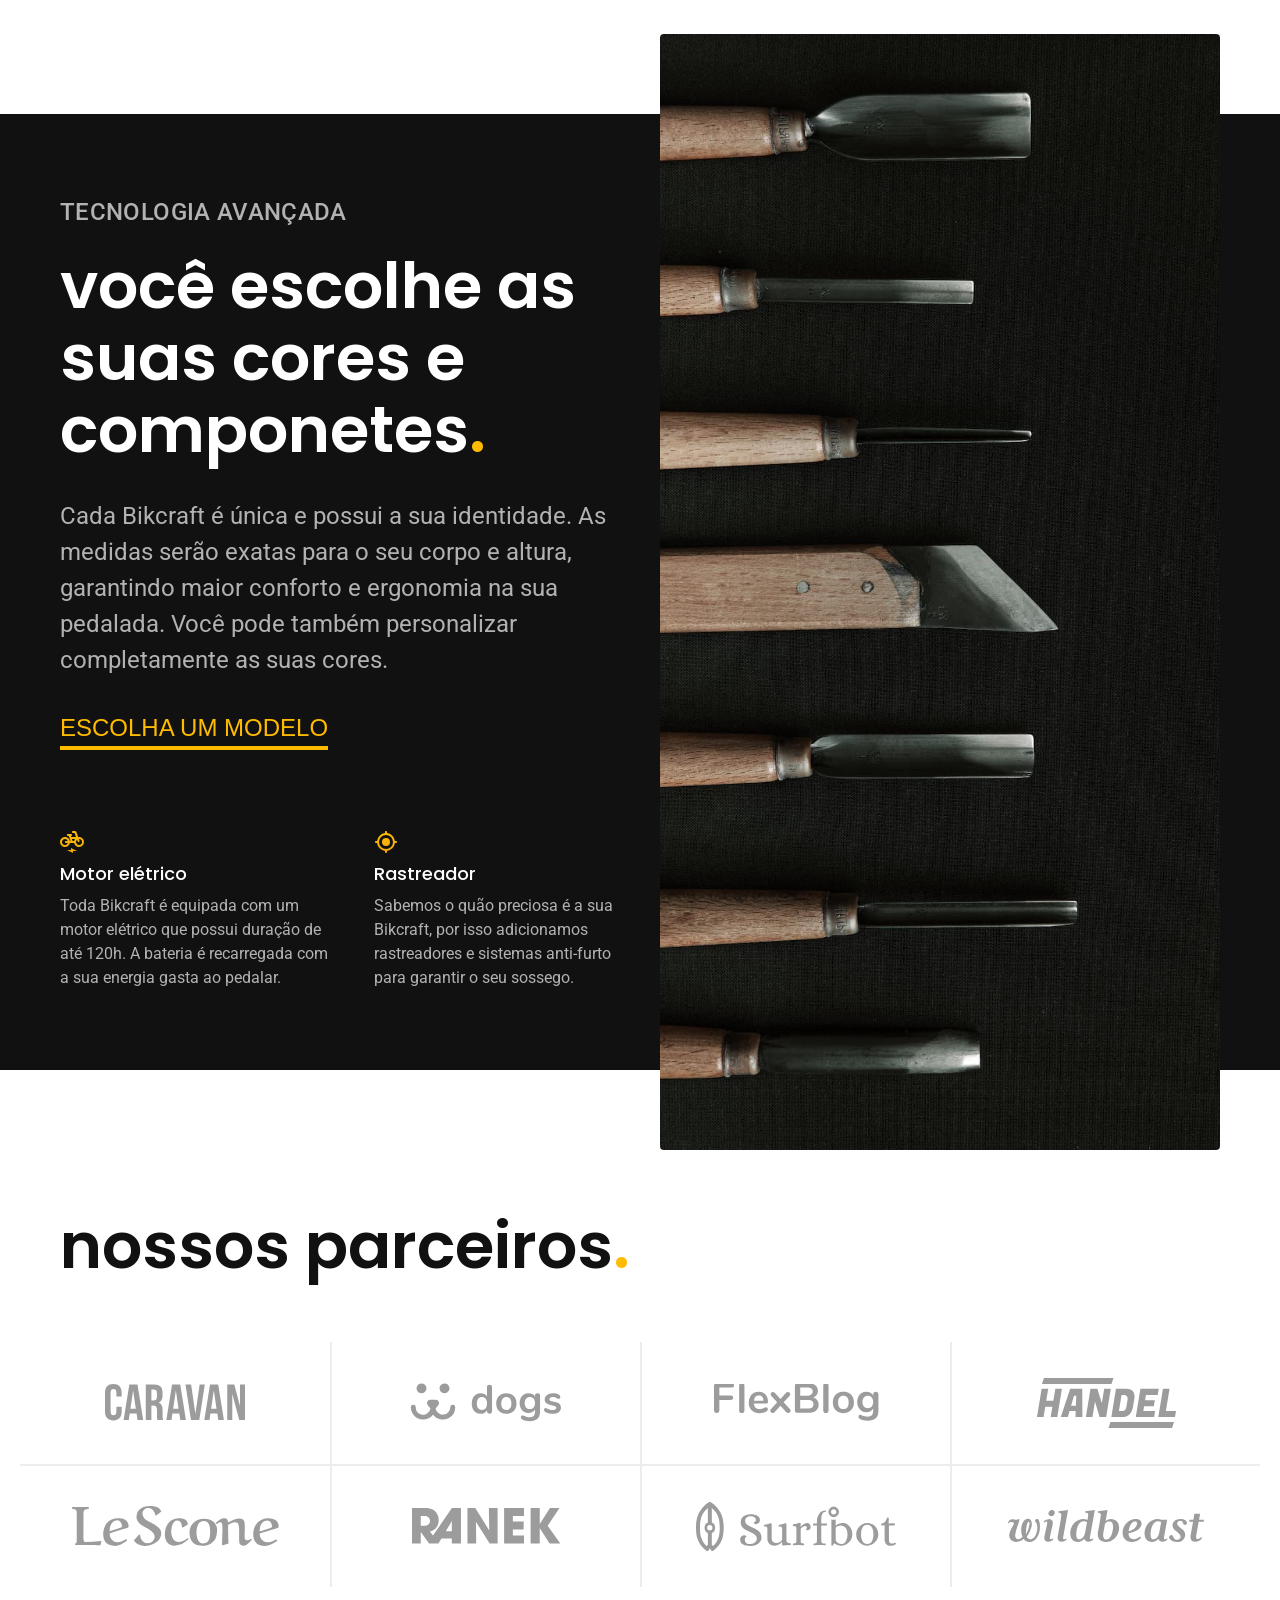
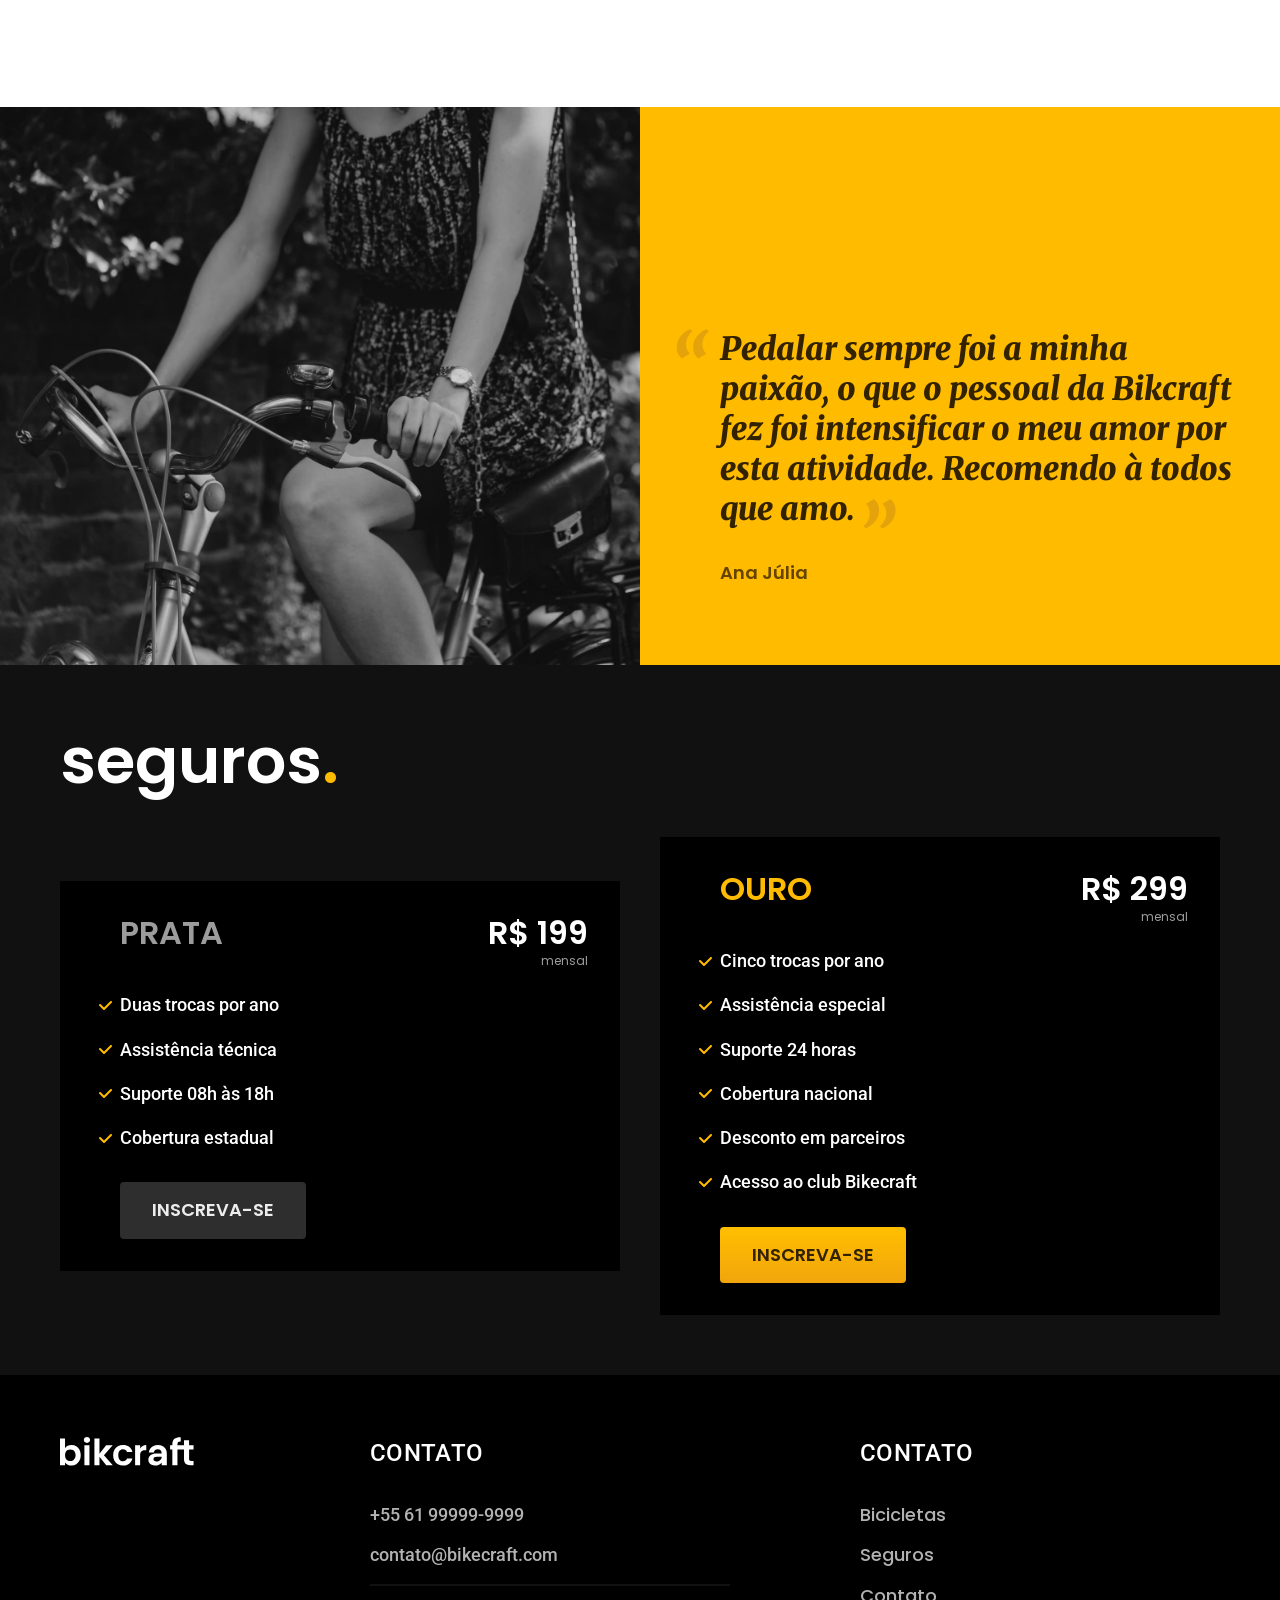
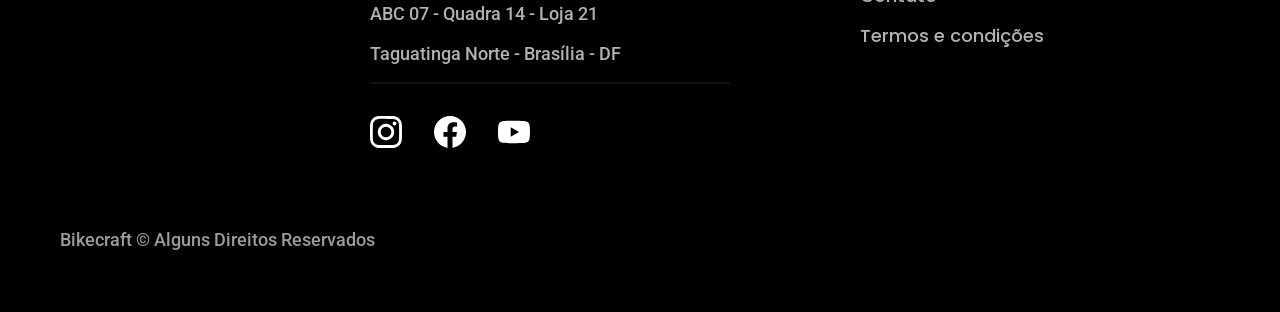
==== commit 5cd5dec1: "Footer" ====
--- a/index.html
+++ b/index.html
@@ -180,5 +180,36 @@
         </div>
       </div>
     </article>
+    <footer class="footer-bg">
+        <div class="footer container">
+            <img src="./img/bikcraft.svg" alt="Logo Bikecraft">
+            <div class="footer-contato">
+                <h3 class="font-2-l-b cor-0">Contato</h3>
+                <ul class="font-2-m cor-5">
+                    <li><a href="tel:+5561999999999">+55 61 99999-9999</a></li>
+                    <li><a href="mailto:contato@bikecraft.com">contato@bikecraft.com</a></li>
+                    <li>ABC 07 - Quadra 14 - Loja 21 </li>
+                    <li>Taguatinga Norte - Brasília - DF</li>
+                </ul>
+                <div class="footer-redes">
+                    <a href="./"><img src="./img/redes/instagram.svg" alt="Instagram"></a>
+                    <a href="./"><img src="./img/redes/facebook.svg" alt="Facebook"></a>
+                    <a href="./"><img src="./img/redes/youtube.svg" alt="Youtube"></a>
+                </div>
+            </div>
+            <div class="footer-informacoes">
+                <h3 class="font-2-l-b cor-0">Contato</h3>
+                <nav>
+                    <ul class="font-1-m cor-5">
+                        <li><a href="./bicicletas.html">Bicicletas</a></li>
+                        <li><a href="./seguros.html">Seguros</a></li>
+                        <li><a href="./contato.html">Contato</a></li>
+                        <li><a href="./termos.html">Termos e condições</a></li>
+                    </ul>
+                </nav>
+            </div>
+            <p class="footer-copy font-2-m cor-6">Bikecraft © Alguns Direitos Reservados</p>
+        </div>
+    </footer>
   </body>
 </html>
--- a/css/style.css
+++ b/css/style.css
@@ -1,6 +1,7 @@
 @import "./global/global.css";
 @import "./utilidades/tipografia.css";
 @import "./global/header.css";
+@import "./global/footer.css";
 @import "./utilidades/cores.css";
 
 /* Botão */
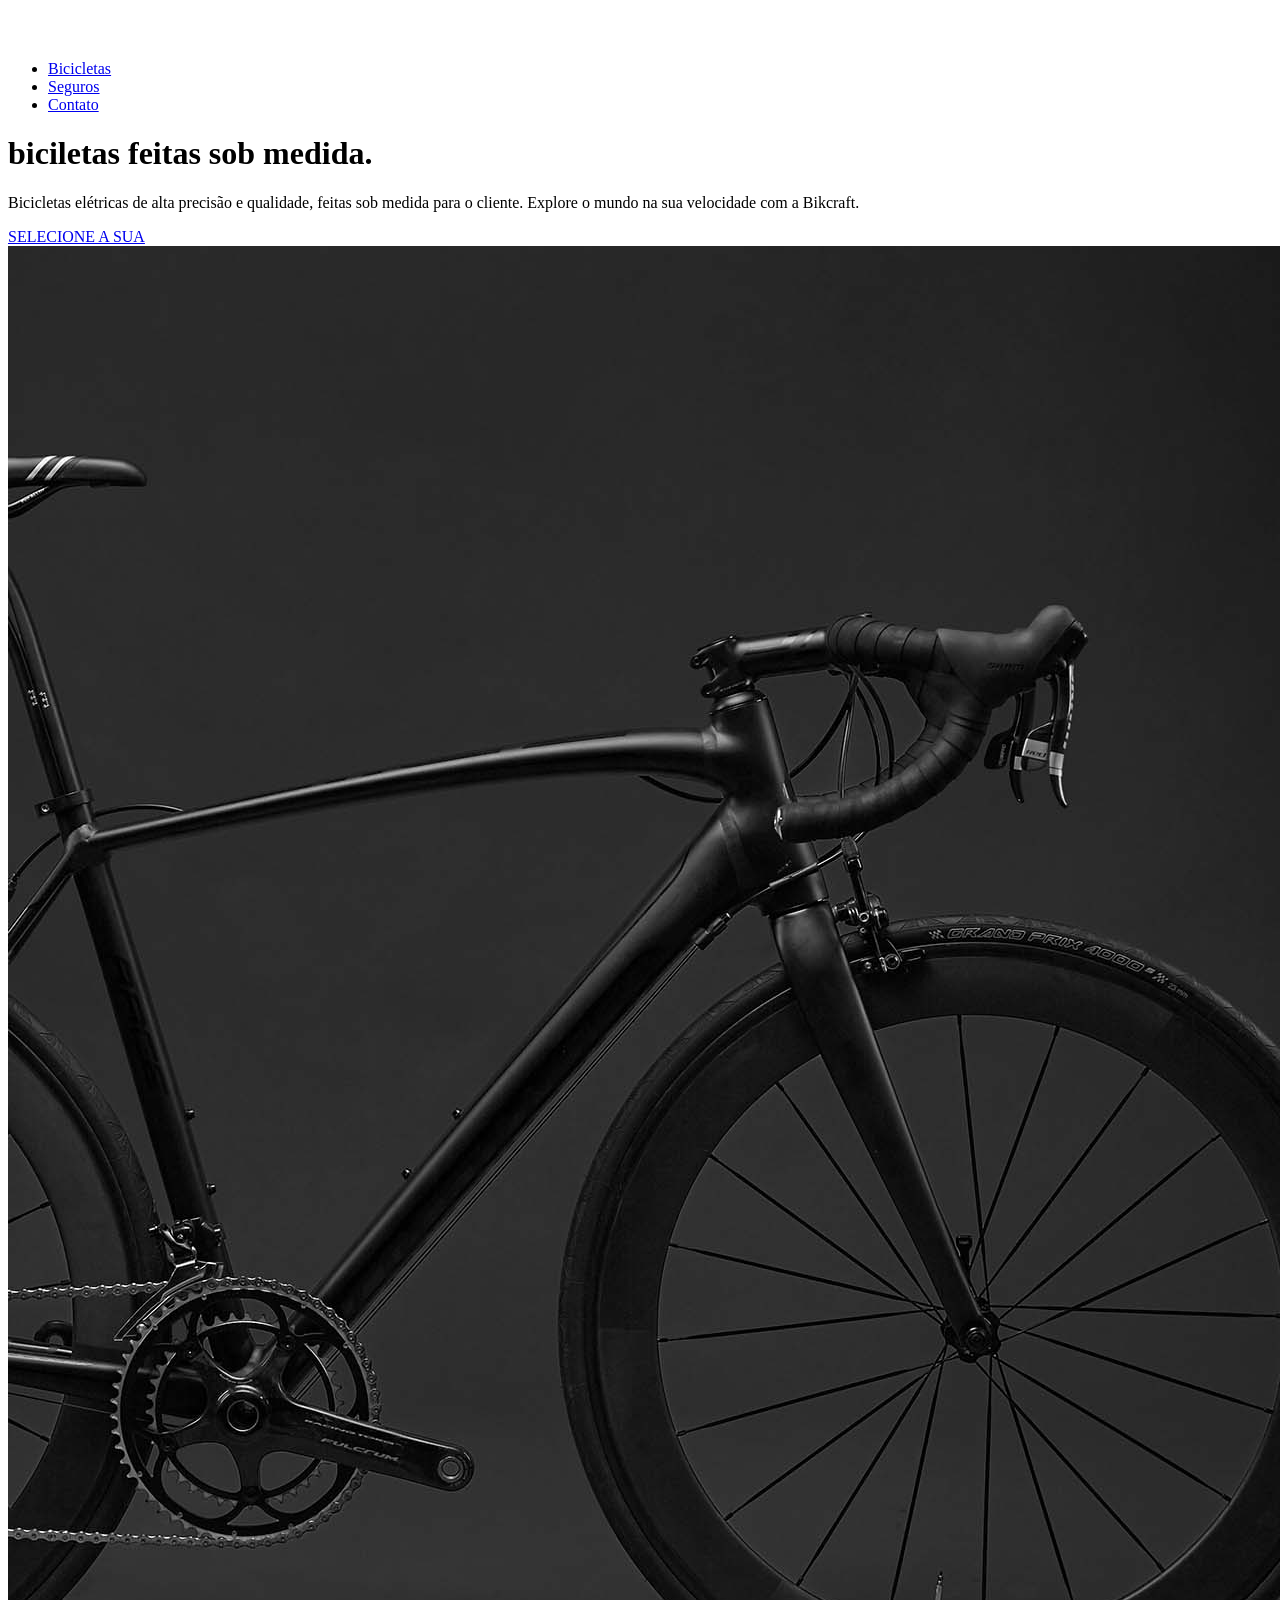
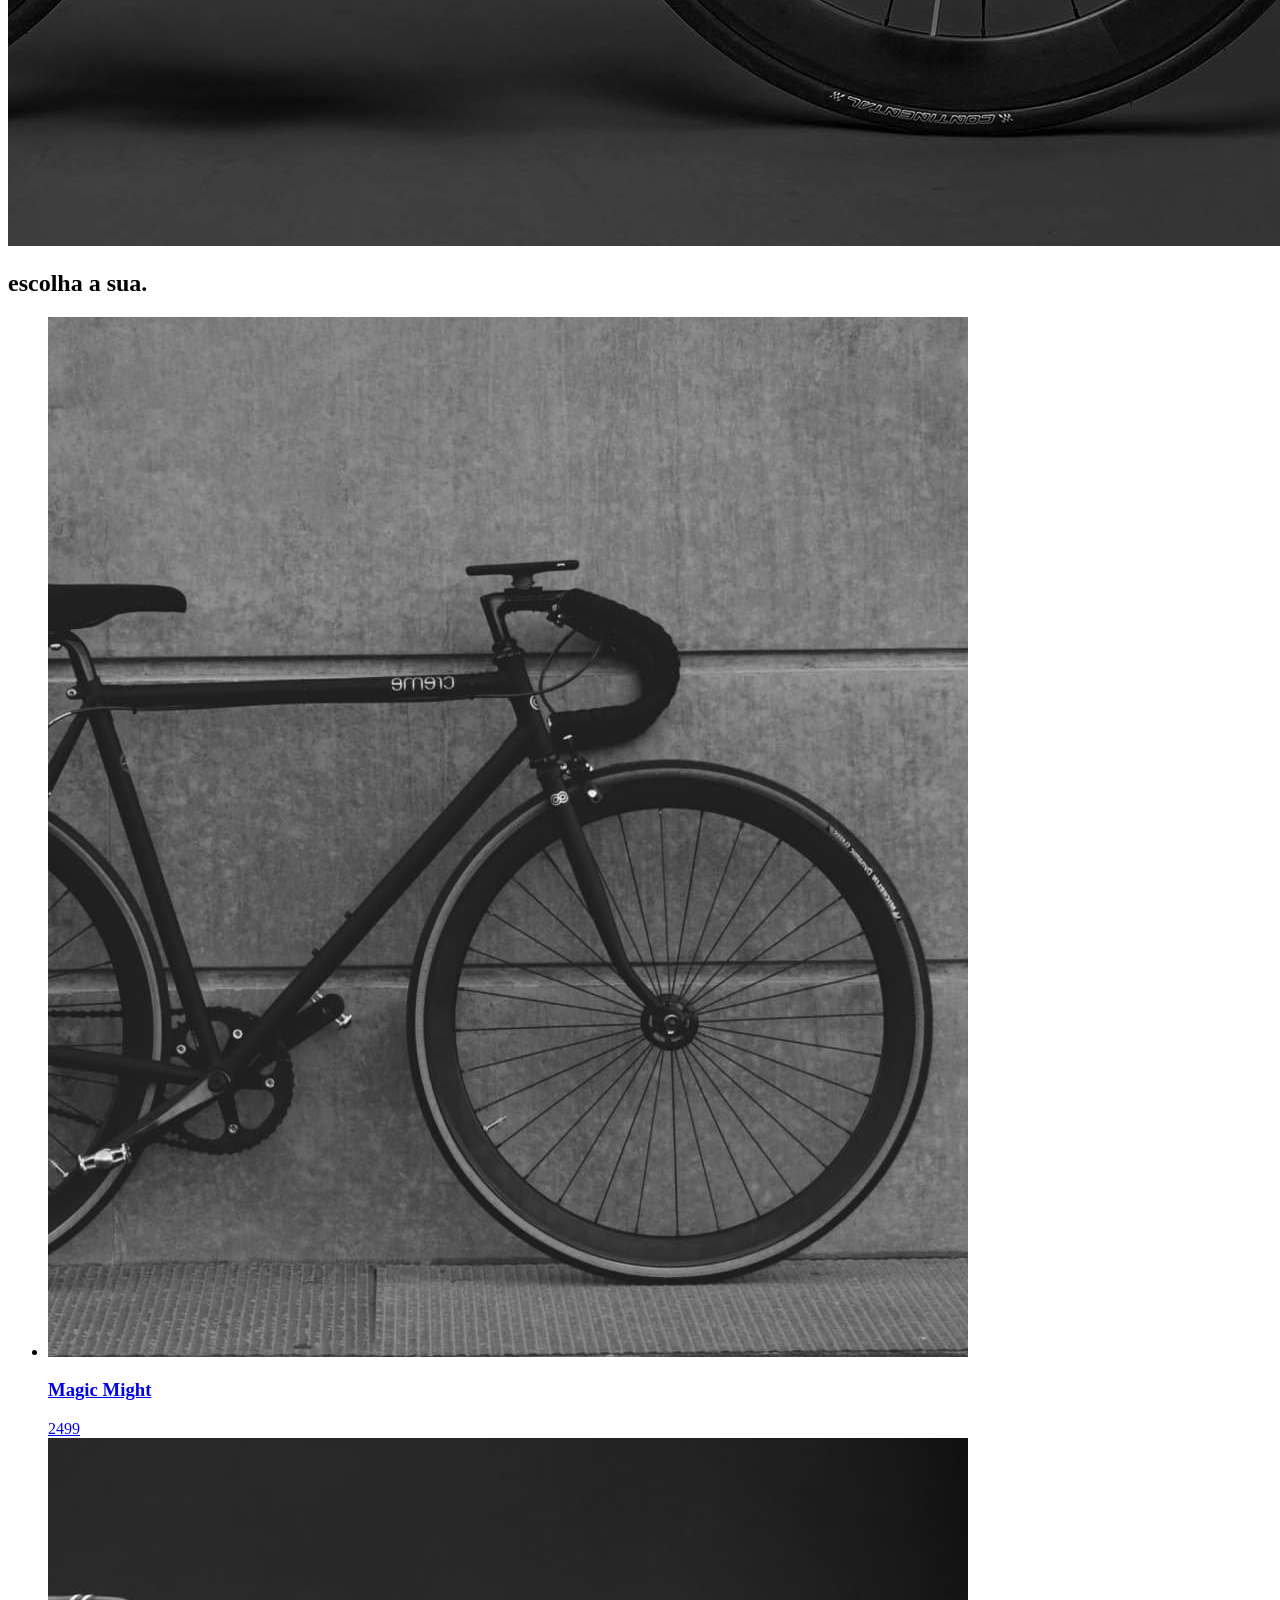
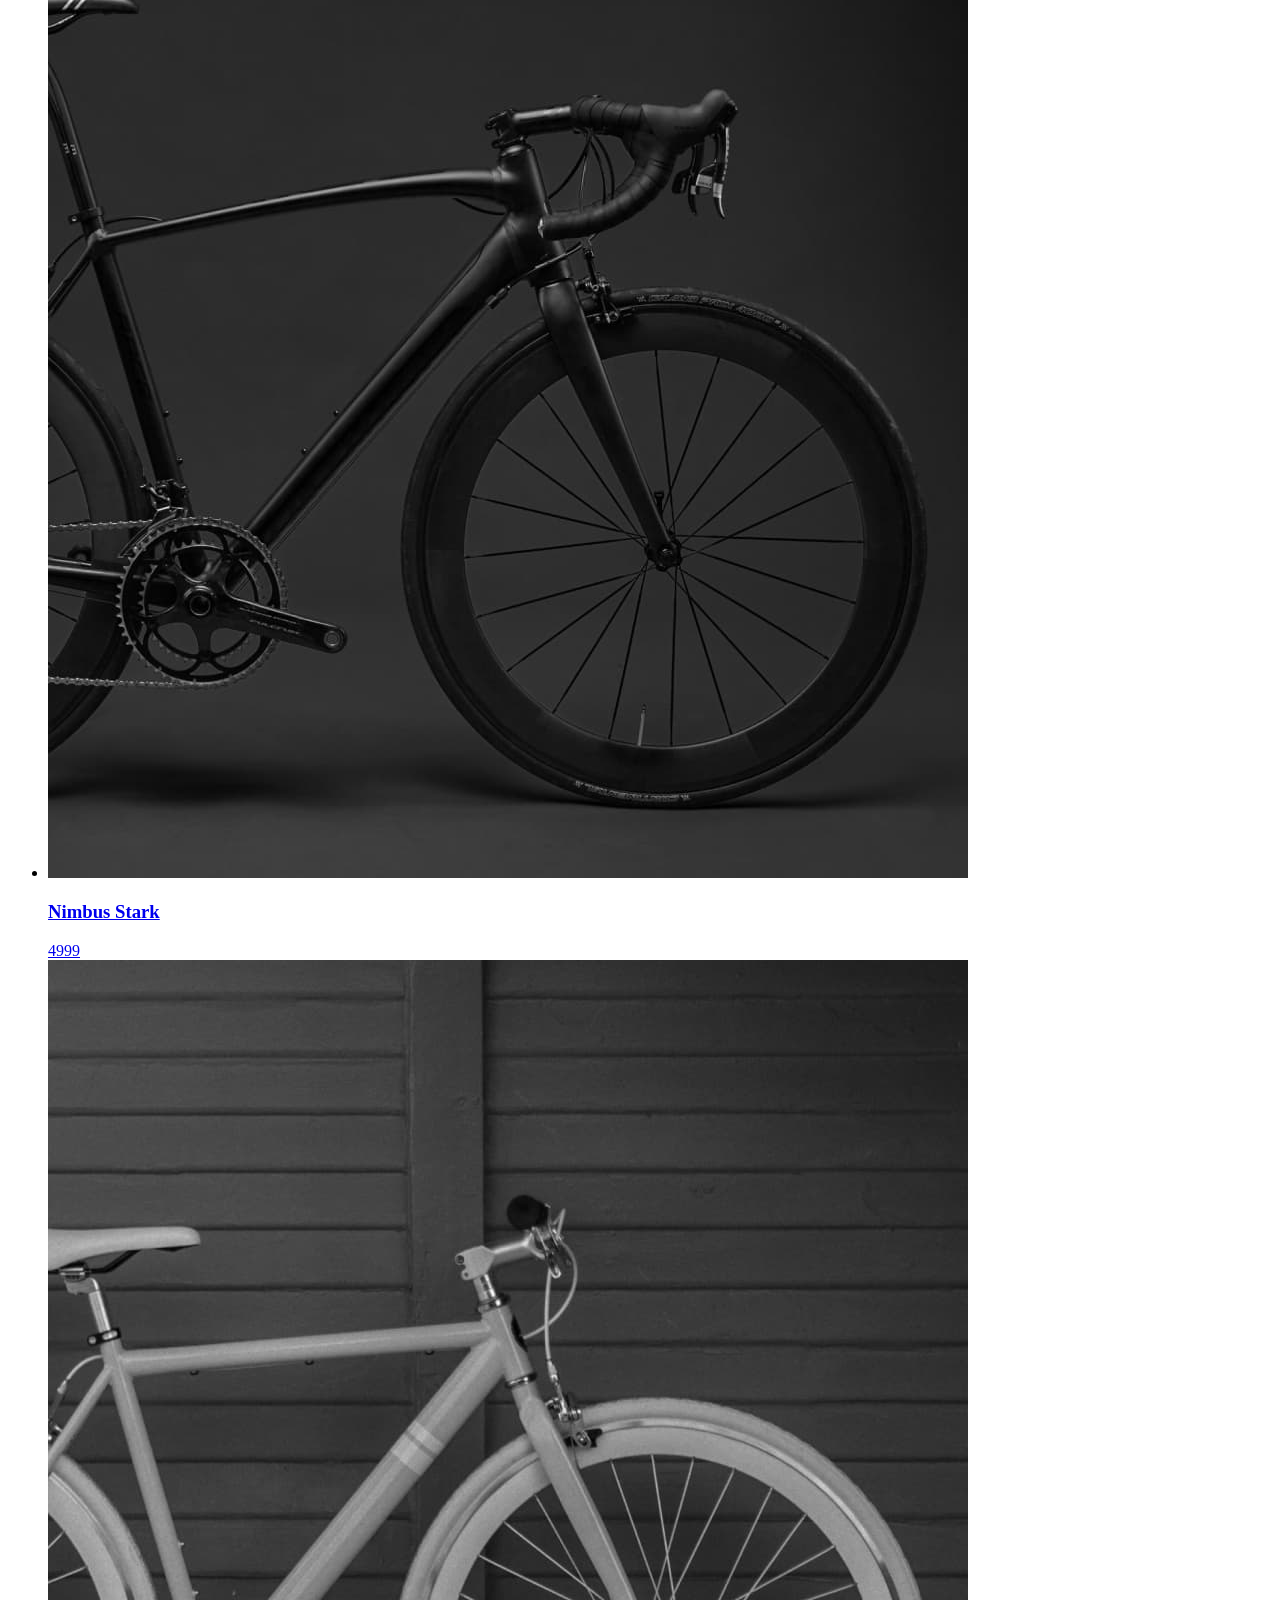
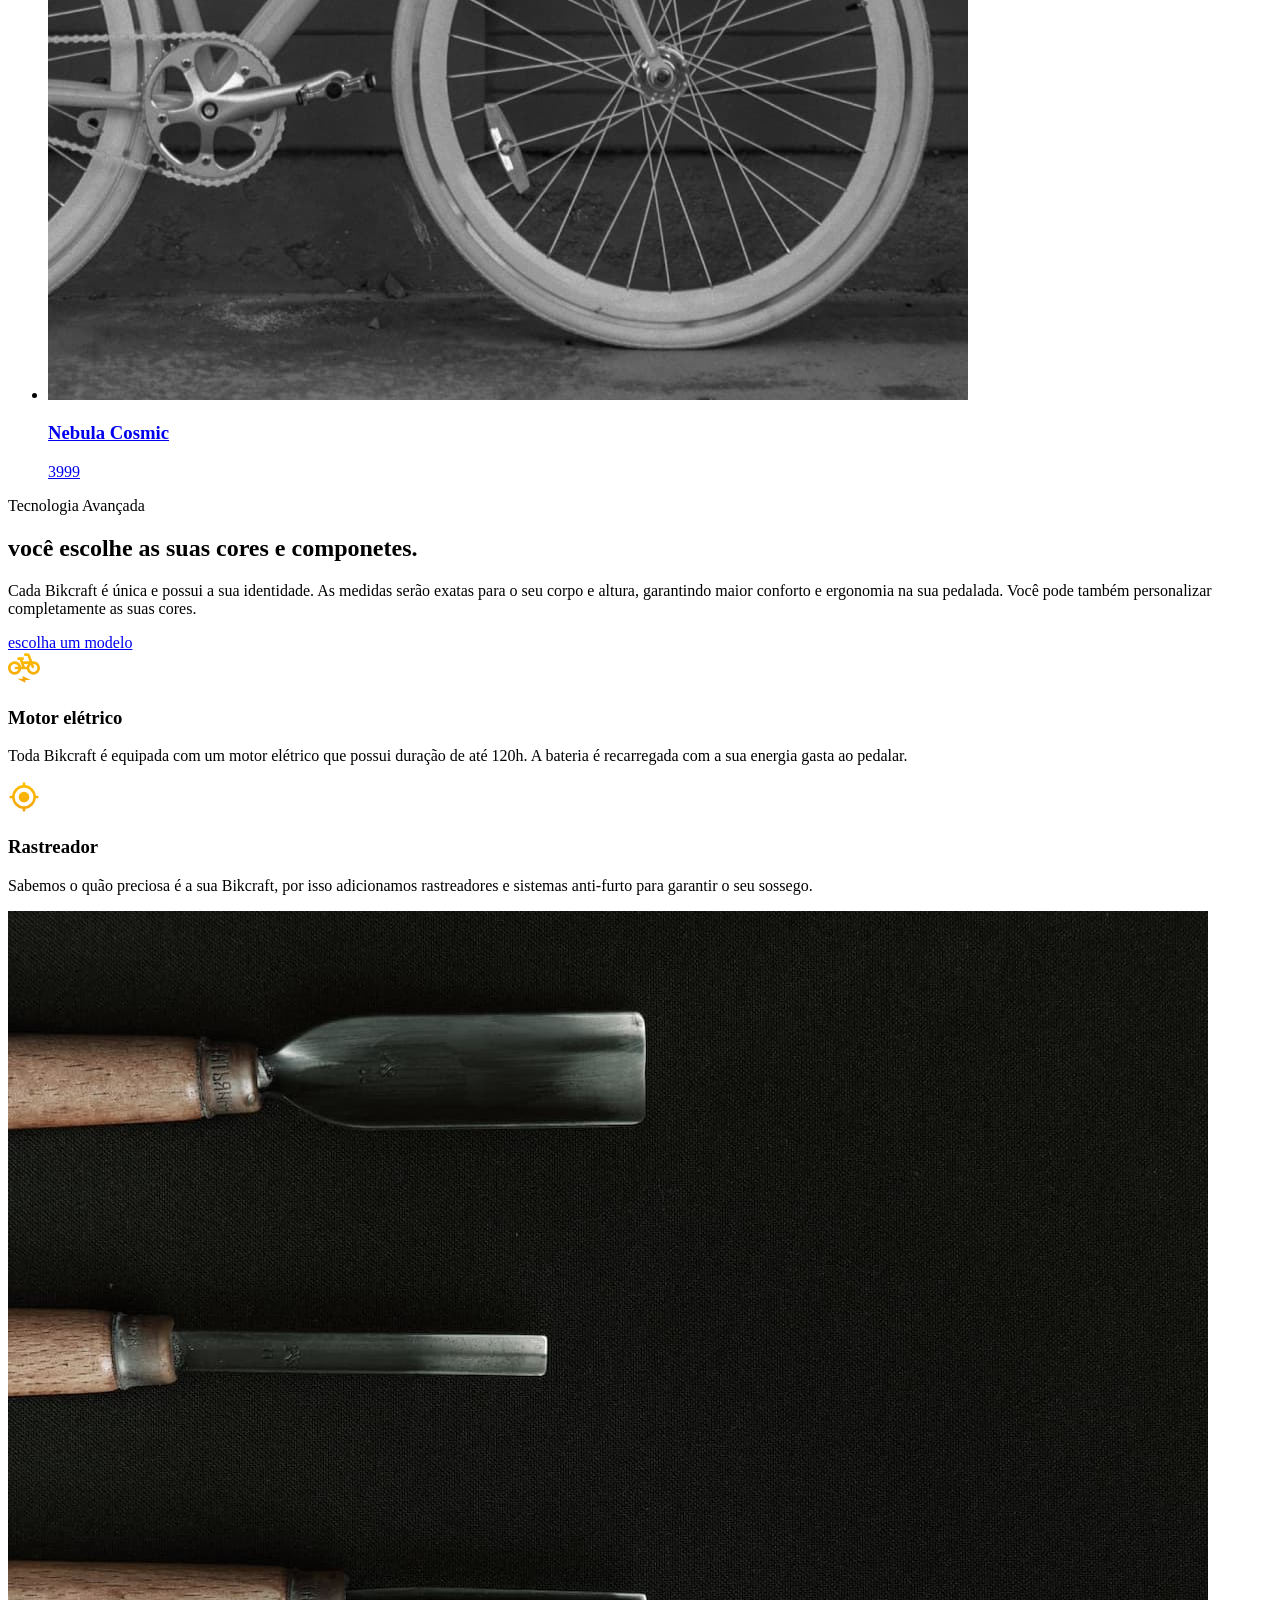
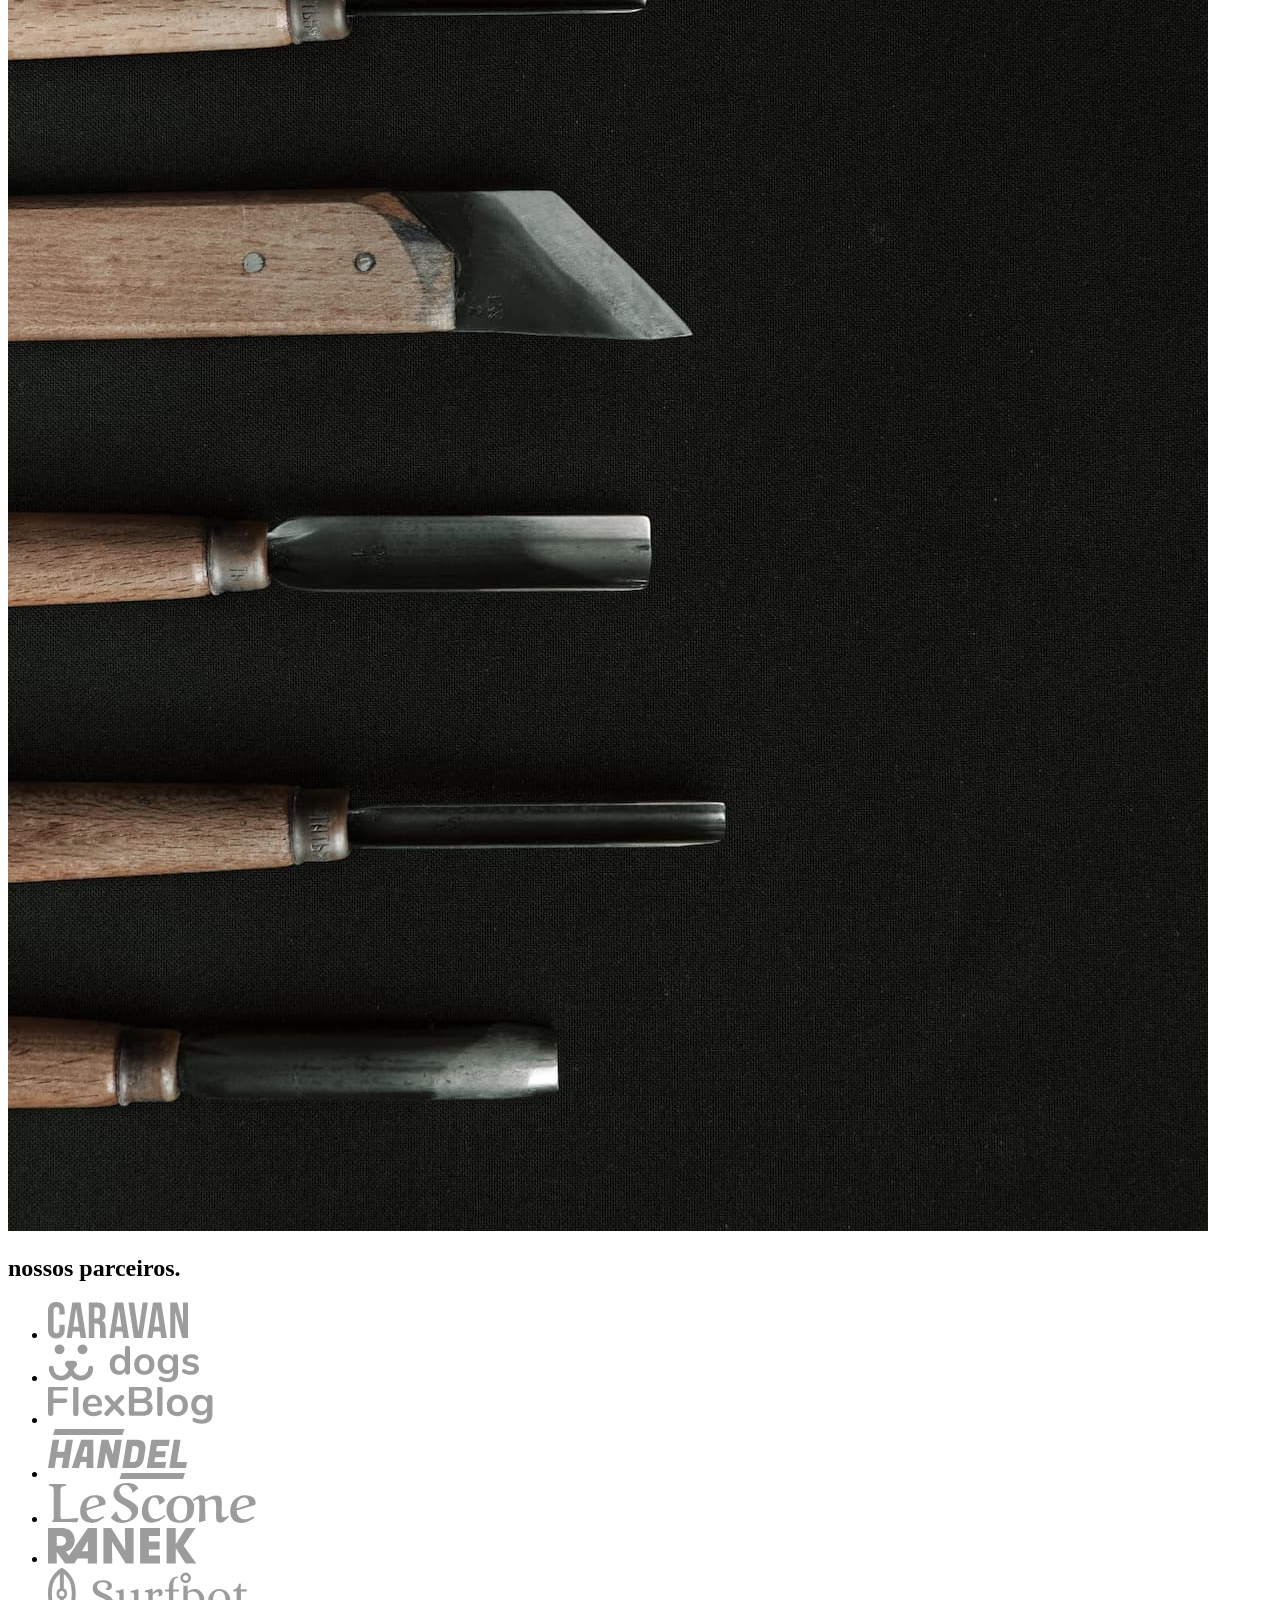
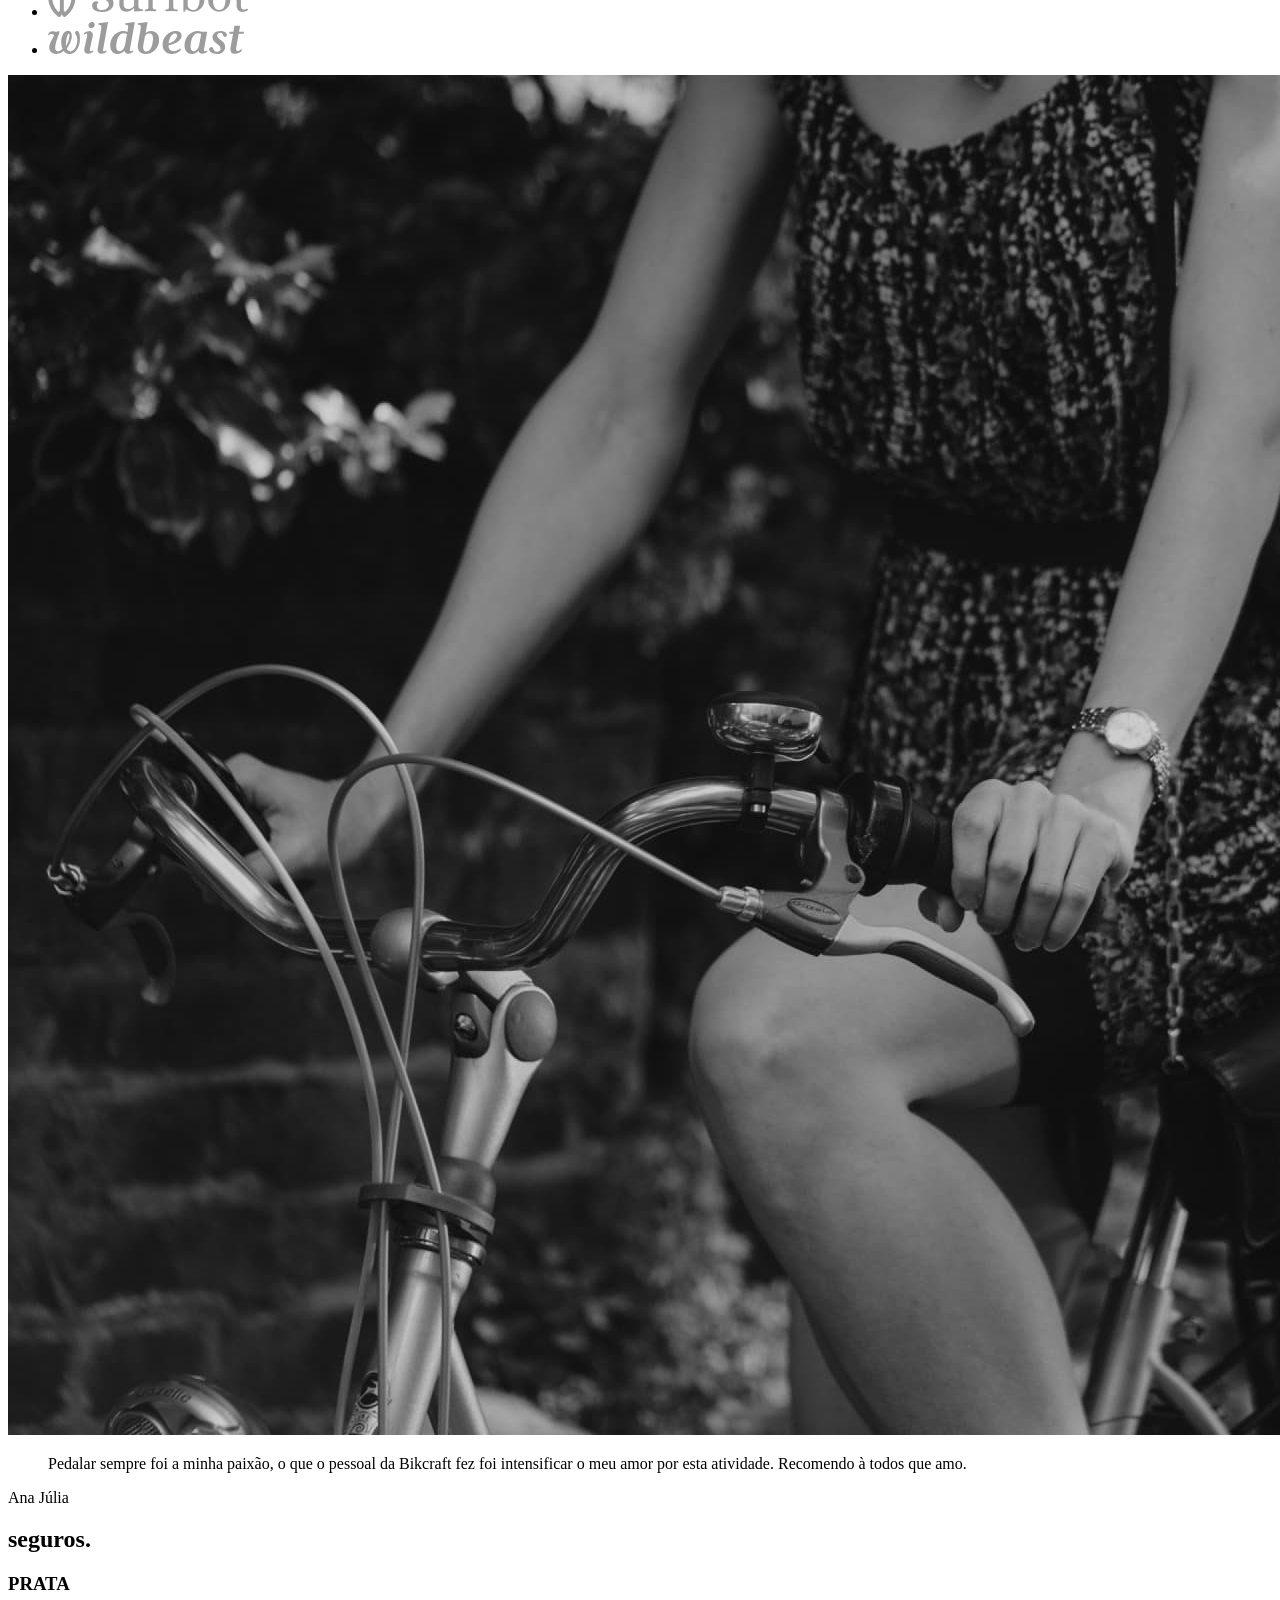
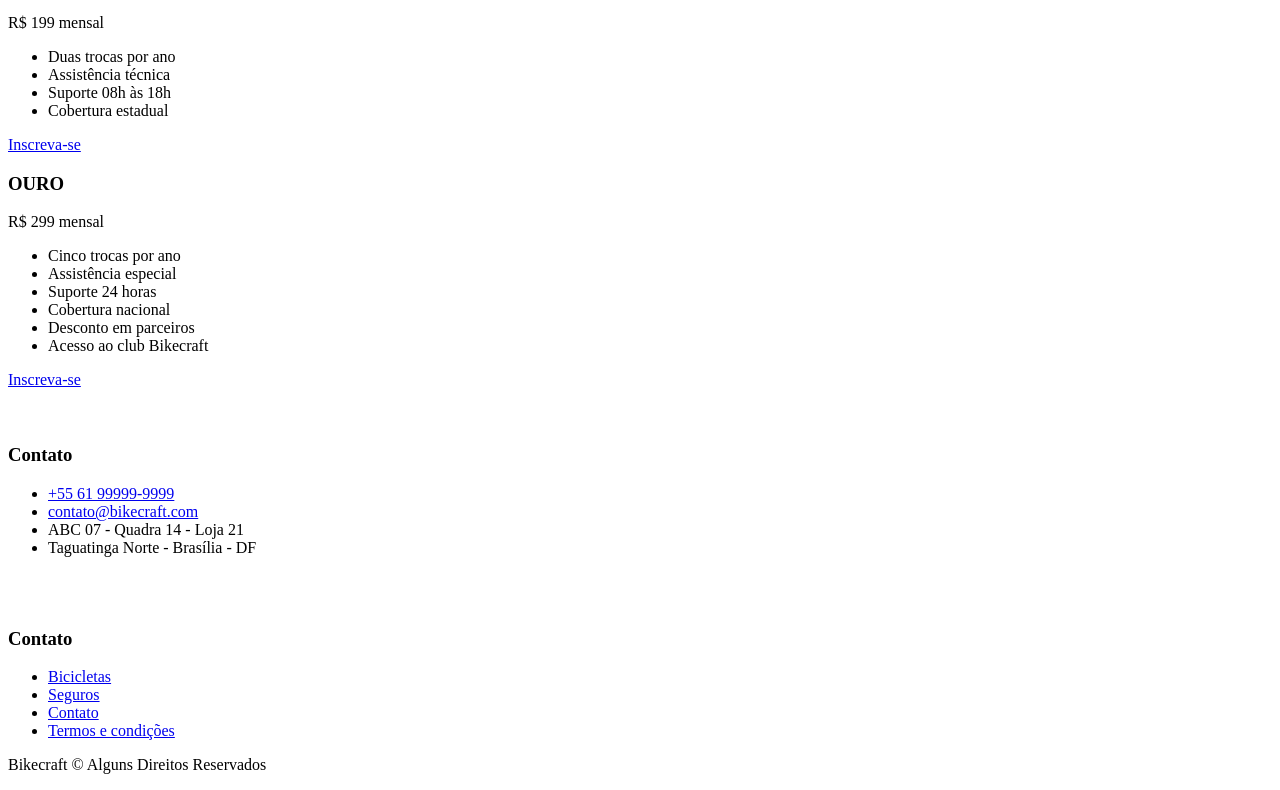
==== commit d85ac4e2: "Ativar links do menu, ativar itens do orçamento e perguntas frequentes com js" ====
--- a/index.html
+++ b/index.html
@@ -156,7 +156,9 @@
         <h2 class="font-1-xxl cor-0">seguros<span class="cor-p1">.</span></h2>
         <div class="seguros-item">
           <h3 class="font-1-xl cor-6">PRATA</h3>
-          <span class="font-1-xl cor-0">R$ 199 <span class="font-1-xs cor-6">mensal</span></span>
+          <span class="font-1-xl cor-0"
+            >R$ 199 <span class="font-1-xs cor-6">mensal</span></span
+          >
           <ul class="font-2-m cor-0">
             <li>Duas trocas por ano</li>
             <li>Assistência técnica</li>
@@ -167,7 +169,9 @@
         </div>
         <div class="seguros-item">
           <h3 class="font-1-xl cor-p1">OURO</h3>
-          <span class="font-1-xl cor-0">R$ 299 <span class="font-1-xs cor-6">mensal</span></span>
+          <span class="font-1-xl cor-0"
+            >R$ 299 <span class="font-1-xs cor-6">mensal</span></span
+          >
           <ul class="font-2-m cor-0">
             <li>Cinco trocas por ano</li>
             <li>Assistência especial</li>
@@ -181,35 +185,45 @@
       </div>
     </article>
     <footer class="footer-bg">
-        <div class="footer container">
-            <img src="./img/bikcraft.svg" alt="Logo Bikecraft">
-            <div class="footer-contato">
-                <h3 class="font-2-l-b cor-0">Contato</h3>
-                <ul class="font-2-m cor-5">
-                    <li><a href="tel:+5561999999999">+55 61 99999-9999</a></li>
-                    <li><a href="mailto:contato@bikecraft.com">contato@bikecraft.com</a></li>
-                    <li>ABC 07 - Quadra 14 - Loja 21 </li>
-                    <li>Taguatinga Norte - Brasília - DF</li>
-                </ul>
-                <div class="footer-redes">
-                    <a href="./"><img src="./img/redes/instagram.svg" alt="Instagram"></a>
-                    <a href="./"><img src="./img/redes/facebook.svg" alt="Facebook"></a>
-                    <a href="./"><img src="./img/redes/youtube.svg" alt="Youtube"></a>
-                </div>
-            </div>
-            <div class="footer-informacoes">
-                <h3 class="font-2-l-b cor-0">Contato</h3>
-                <nav>
-                    <ul class="font-1-m cor-5">
-                        <li><a href="./bicicletas.html">Bicicletas</a></li>
-                        <li><a href="./seguros.html">Seguros</a></li>
-                        <li><a href="./contato.html">Contato</a></li>
-                        <li><a href="./termos.html">Termos e condições</a></li>
-                    </ul>
-                </nav>
-            </div>
-            <p class="footer-copy font-2-m cor-6">Bikecraft © Alguns Direitos Reservados</p>
-        </div>
+      <div class="footer container">
+        <img src="./img/bikcraft.svg" alt="Logo Bikecraft" />
+        <div class="footer-contato">
+          <h3 class="font-2-l-b cor-0">Contato</h3>
+          <ul class="font-2-m cor-5">
+            <li><a href="tel:+5561999999999">+55 61 99999-9999</a></li>
+            <li>
+              <a href="mailto:contato@bikecraft.com">contato@bikecraft.com</a>
+            </li>
+            <li>ABC 07 - Quadra 14 - Loja 21</li>
+            <li>Taguatinga Norte - Brasília - DF</li>
+          </ul>
+          <div class="footer-redes">
+            <a href="./"
+              ><img src="./img/redes/instagram.svg" alt="Instagram"
+            /></a>
+            <a href="./"
+              ><img src="./img/redes/facebook.svg" alt="Facebook"
+            /></a>
+            <a href="./"><img src="./img/redes/youtube.svg" alt="Youtube" /></a>
+          </div>
+        </div>
+        <div class="footer-informacoes">
+          <h3 class="font-2-l-b cor-0">Contato</h3>
+          <nav>
+            <ul class="font-1-m cor-5">
+              <li><a href="./bicicletas.html">Bicicletas</a></li>
+              <li><a href="./seguros.html">Seguros</a></li>
+              <li><a href="./contato.html">Contato</a></li>
+              <li><a href="./termos.html">Termos e condições</a></li>
+            </ul>
+          </nav>
+        </div>
+        <p class="footer-copy font-2-m cor-6">
+          Bikecraft © Alguns Direitos Reservados
+        </p>
+      </div>
     </footer>
+    
+    <script src="./js/script.js"></script>
   </body>
 </html>
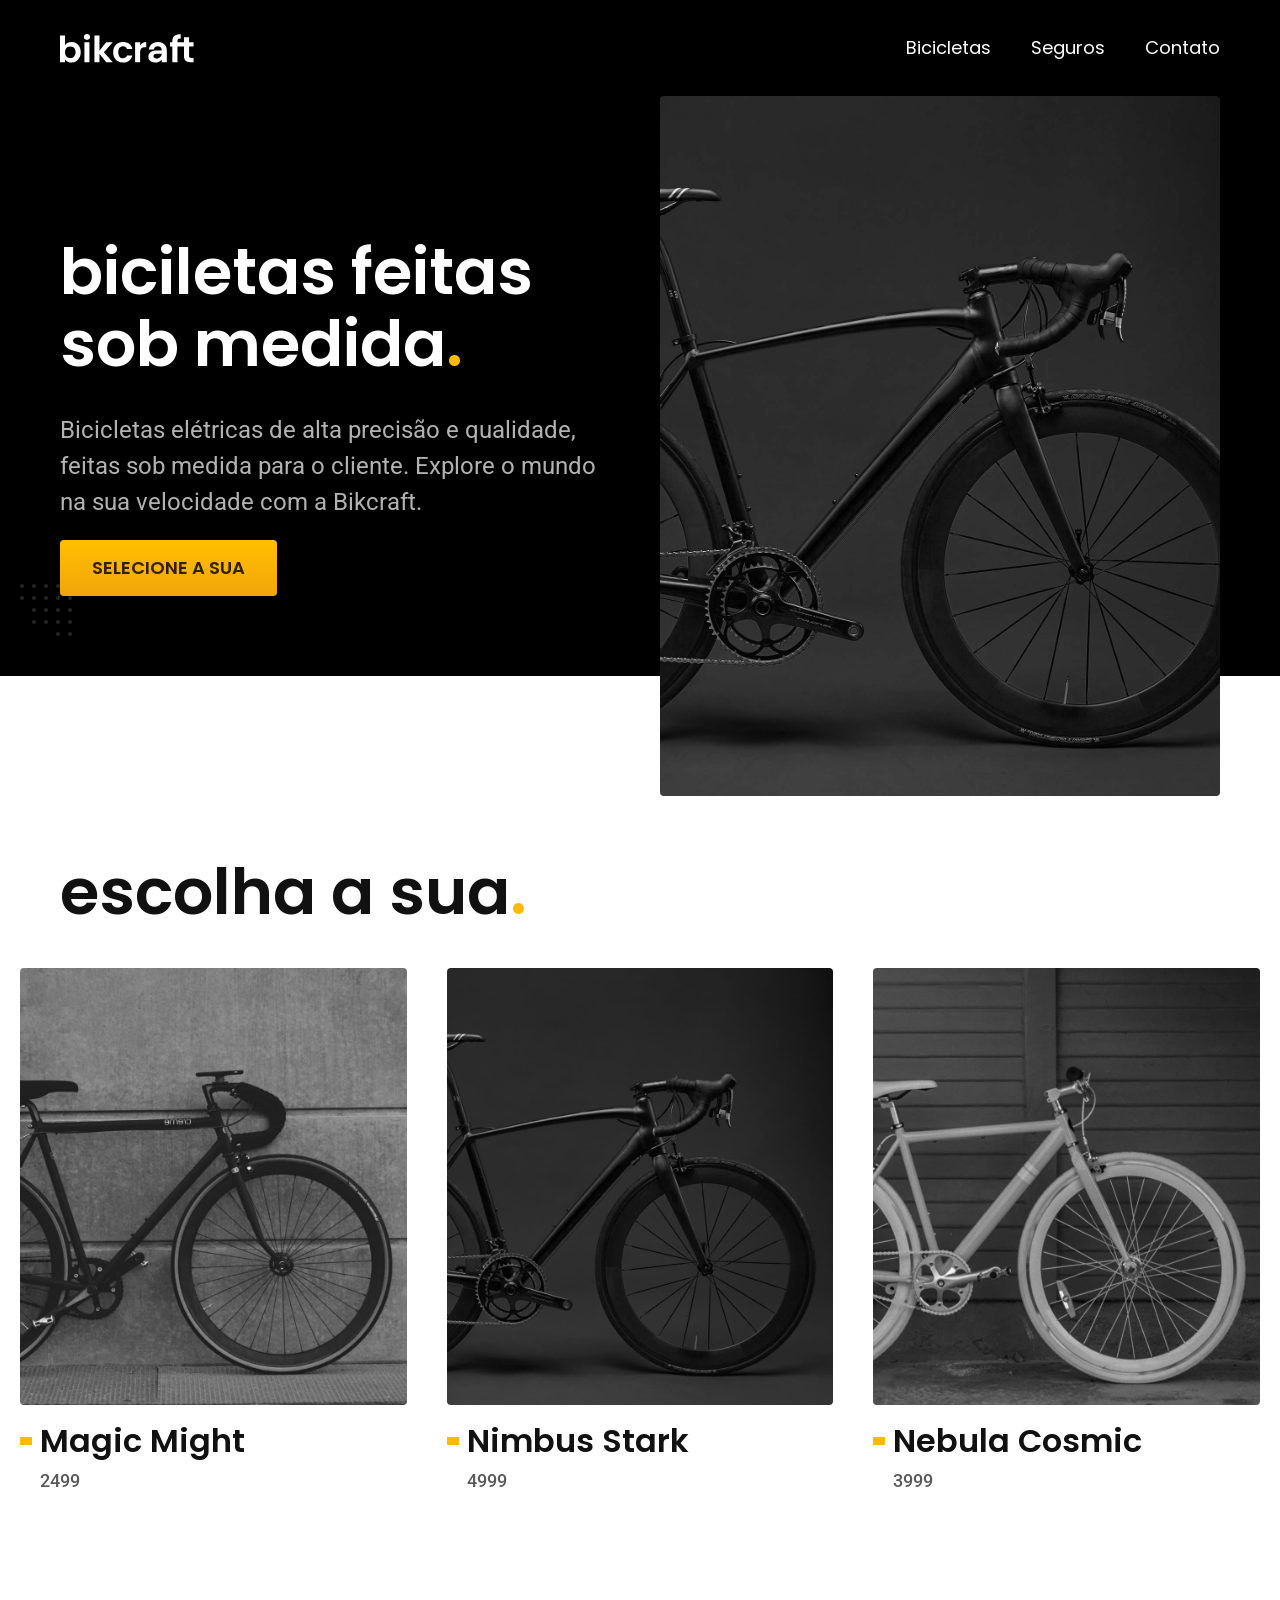
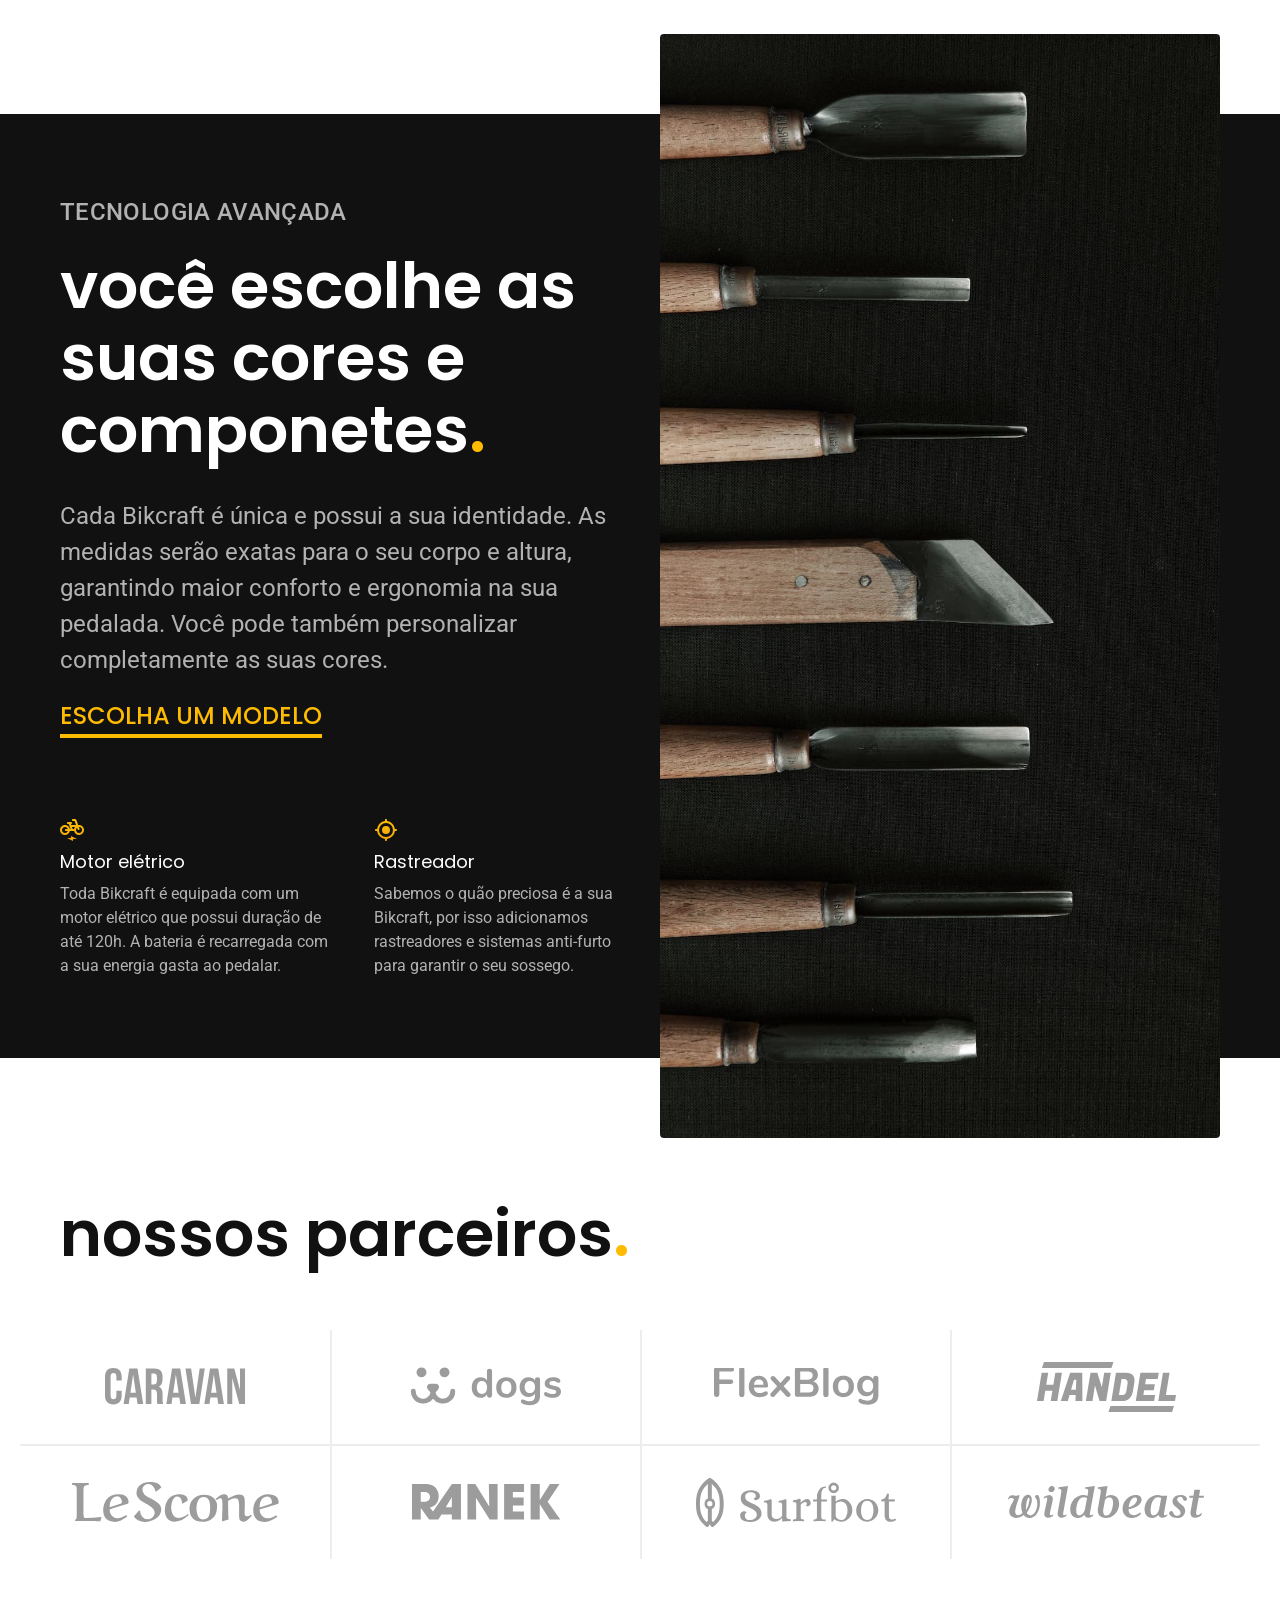
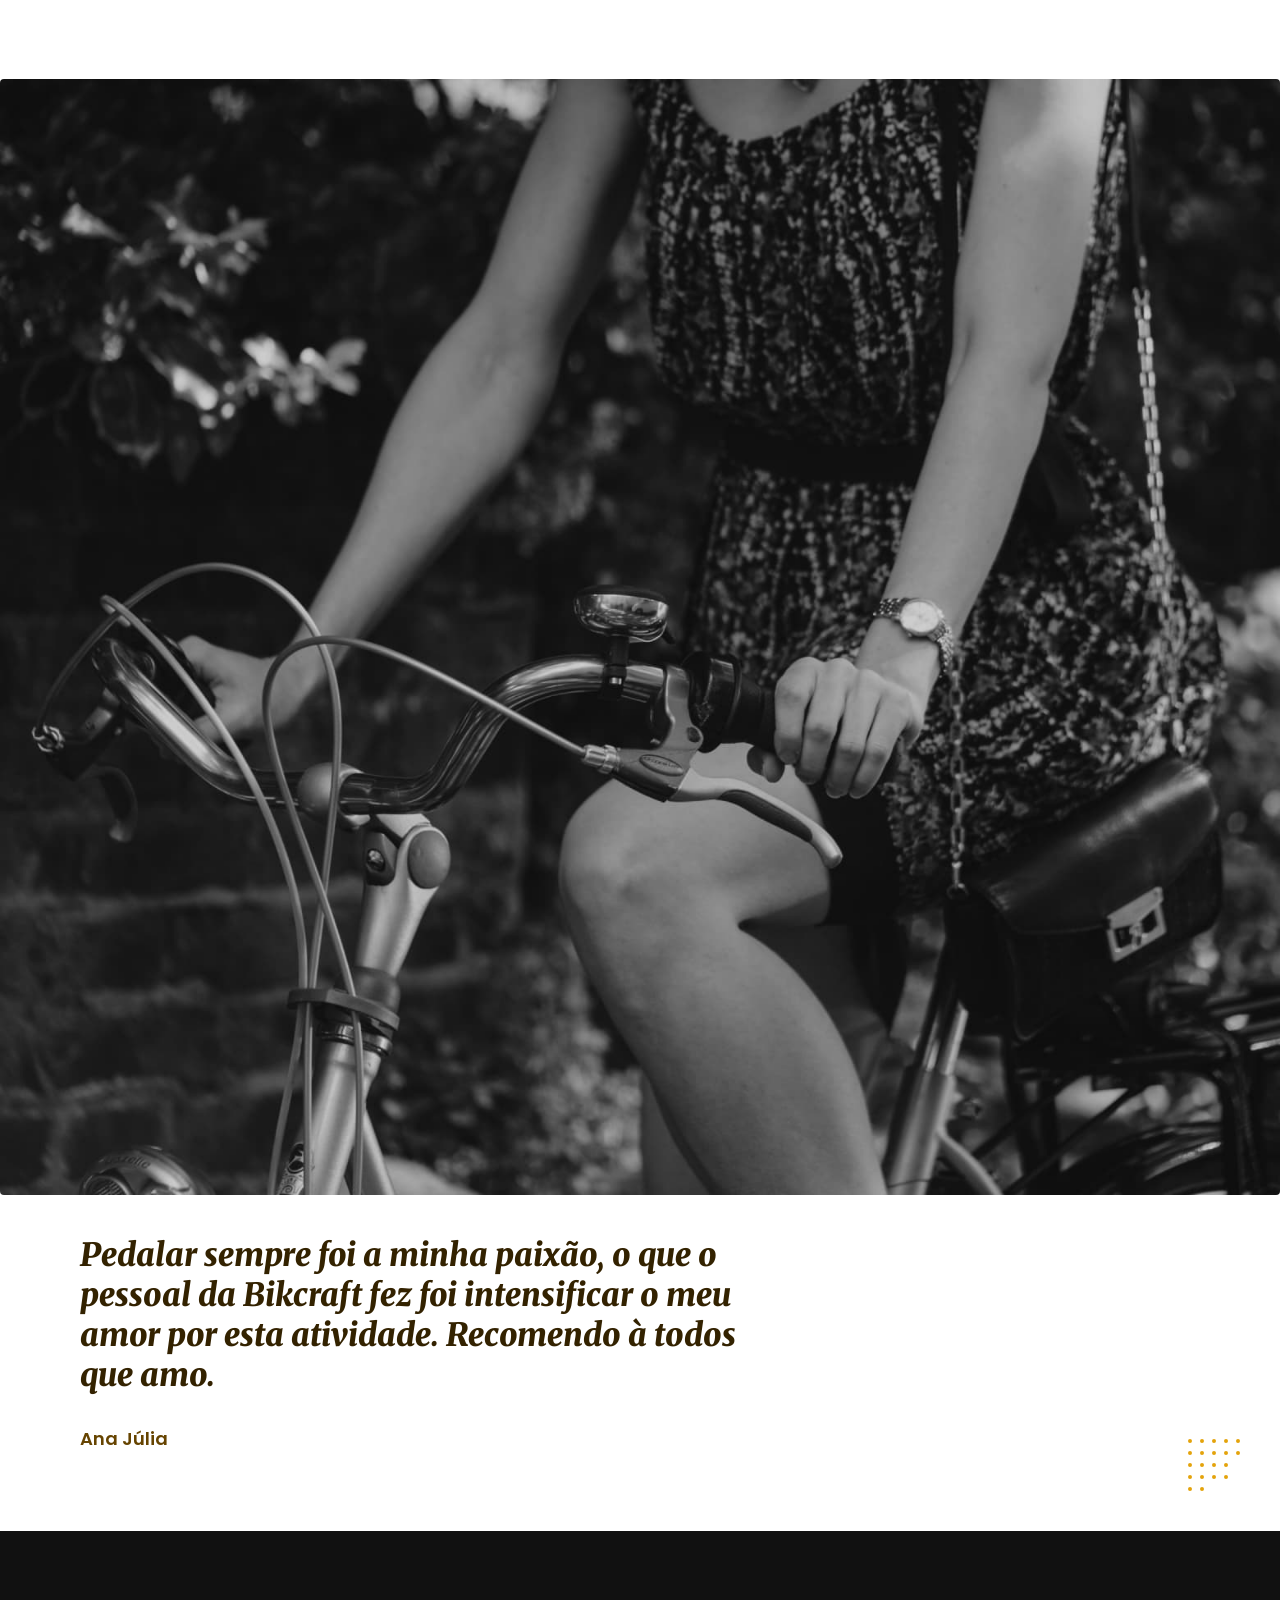
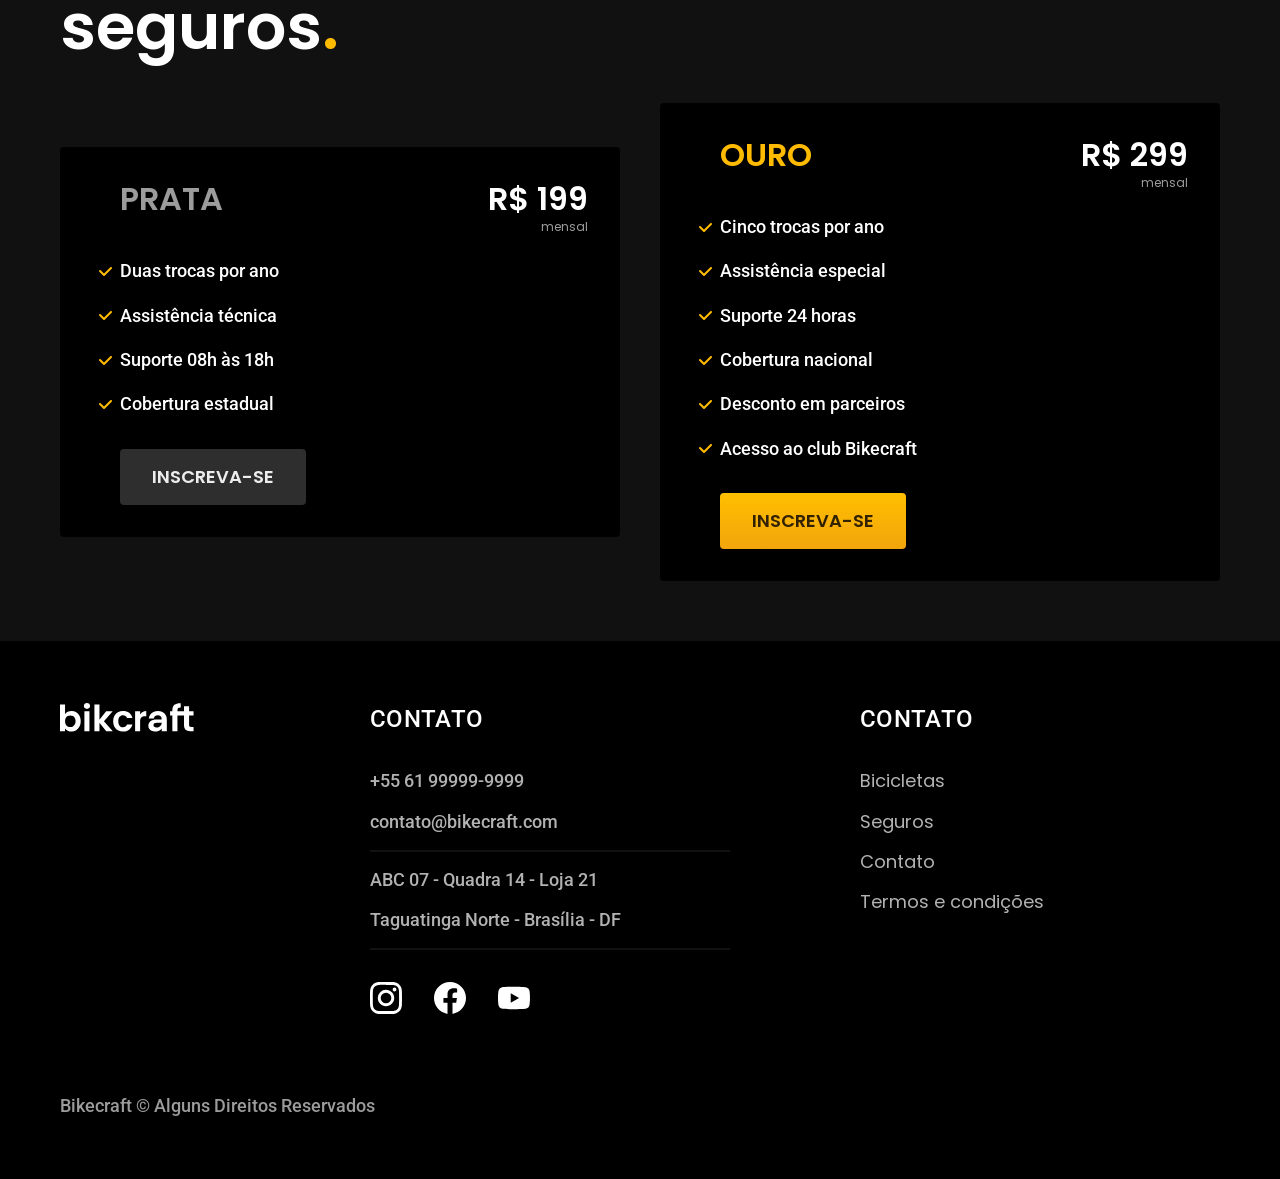
==== commit 793d6f3c: "plugin animar" ====
--- a/index.html
+++ b/index.html
@@ -31,19 +31,19 @@
         </nav>
       </div>
     </header>
-    <main class="introducao-bg">
+    <main class="introducao-bg" >
       <div class="introducao container">
-        <div class="introducao-conteudo">
+        <div class="introducao-conteudo fadeInLeft" data-anime="200">
           <h1 class="font-1-xxl cor-0">
             biciletas feitas sob medida<span class="cor-p1">.</span>
           </h1>
-          <p class="font-2-l cor-5">
+          <p class="font-2-l cor-5 fadeInLeft" data-anime="400">
             Bicicletas elétricas de alta precisão e qualidade, feitas sob medida
             para o cliente. Explore o mundo na sua velocidade com a Bikcraft.
           </p>
-          <a class="botao" href="./bicicletas.html">SELECIONE A SUA</a>
-        </div>
-        <div class="introducao-imagem">
+          <a class="botao fadeInLeft" data-anime="600" href="./bicicletas.html">SELECIONE A SUA</a>
+        </div>
+        <div class="introducao-imagem fadeInRight" data-anime="800">
           <img
             src="./img/fotos/introducao.jpg"
             alt="Bicicleta elétrica preta."
@@ -224,6 +224,7 @@
       </div>
     </footer>
     
+    <script src="./js/plugins/simple-anime.js"></script>
     <script src="./js/script.js"></script>
   </body>
 </html>
--- a/css/style.css
+++ b/css/style.css
@@ -0,0 +1,40 @@
+@import "./global/global.css";
+@import "./utilidades/tipografia.css";
+@import "./utilidades/cores.css";
+@import "./utilidades/animacao.css";
+
+@import "./global/header.css";
+@import "./global/footer.css";
+
+/* Utilidades */
+@import "./utilidades/componentes.css";
+@import "./utilidades/formulario.css";
+
+/* Home */
+@import "./home/introducao.css";
+@import "./home/tecnologia.css";
+@import "./home/parceiros.css";
+@import "./home/depoimento.css";
+
+/* Bicicletas */
+@import "./bicicletas/bicicletas-lista.css";
+@import "./bicicletas/bicicletas.css";
+
+/* Bicicleta */
+@import "./bicicleta/bicicleta.css";
+@import "./bicicleta/seguro.css";
+
+/* Seguros */
+@import "./seguros/seguros.css";
+@import "./seguros/vantagens.css";
+@import "./seguros/perguntas.css";
+
+/* Contato */
+@import "./contato/contato.css";
+@import "./contato/lojas.css";
+
+/* Contato */
+@import "./orcamento/orcamento.css";
+
+/* Termos */
+@import "./termos/termos.css";
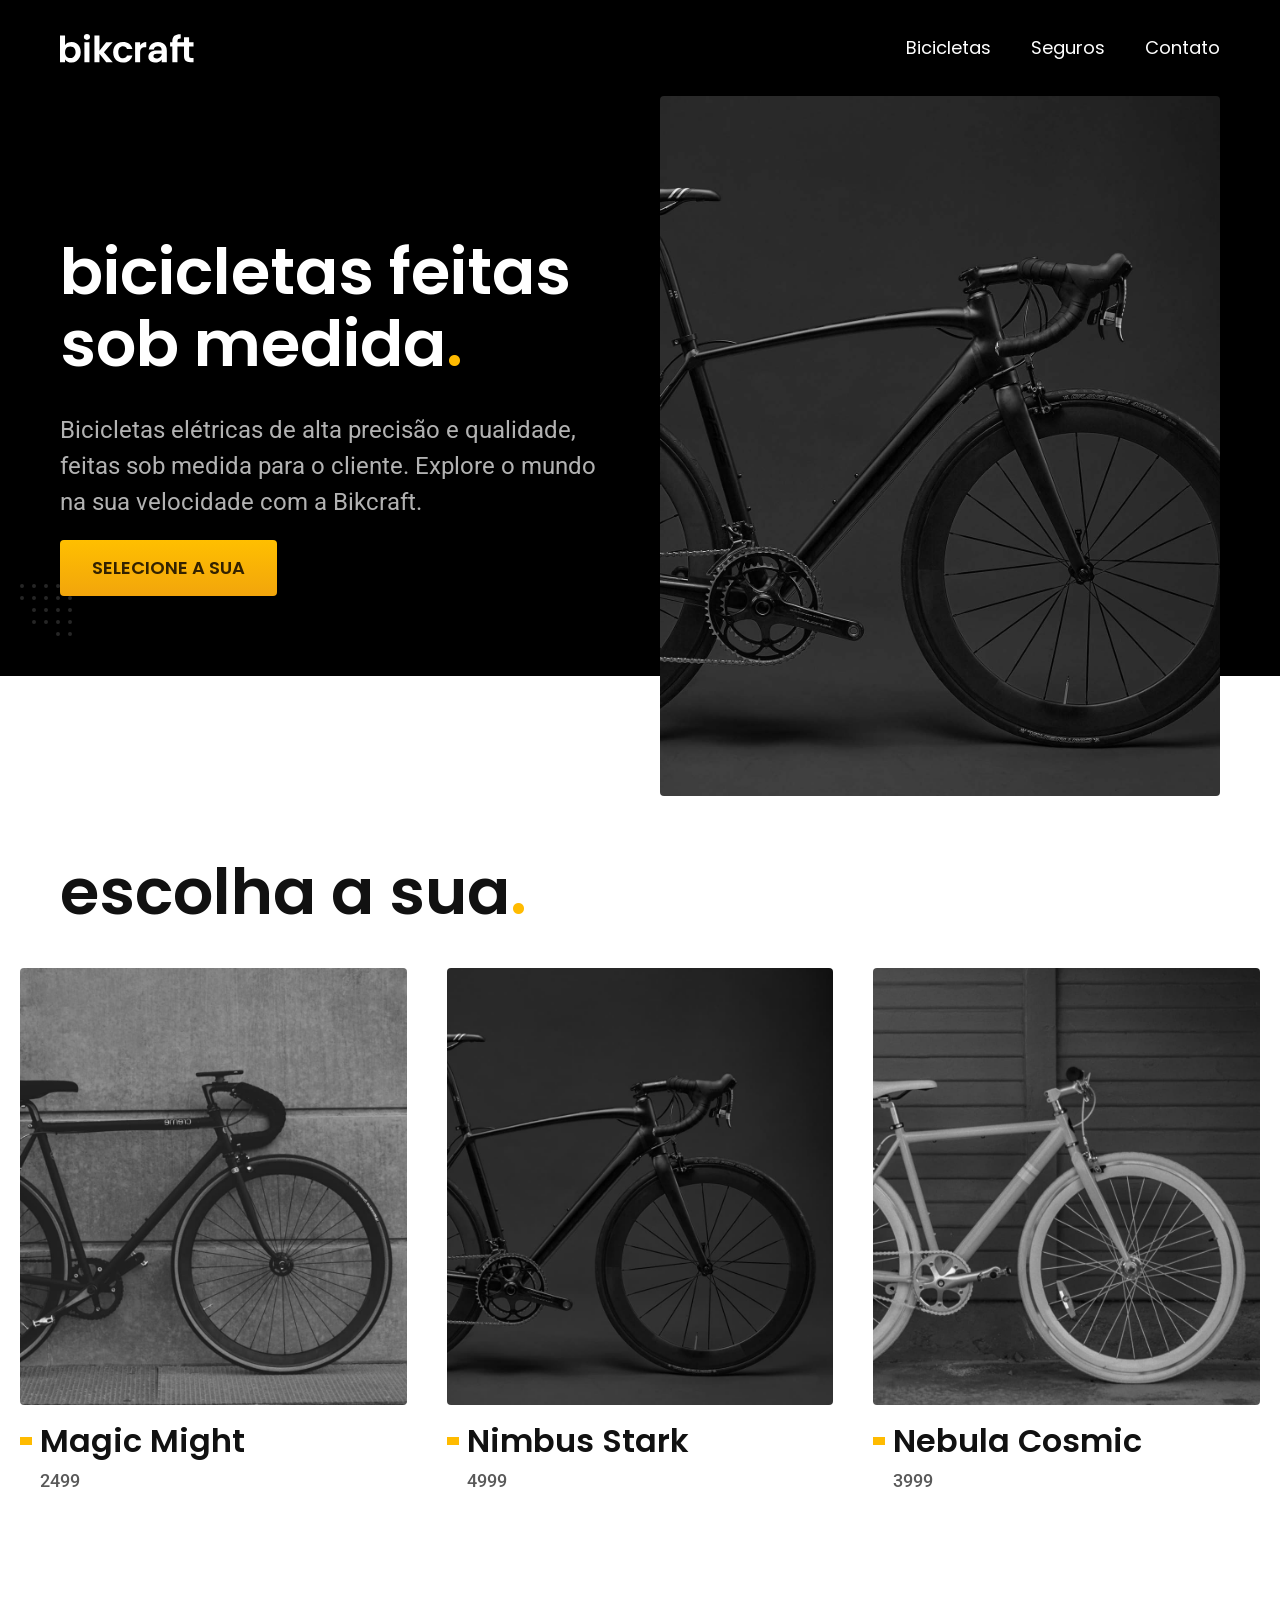
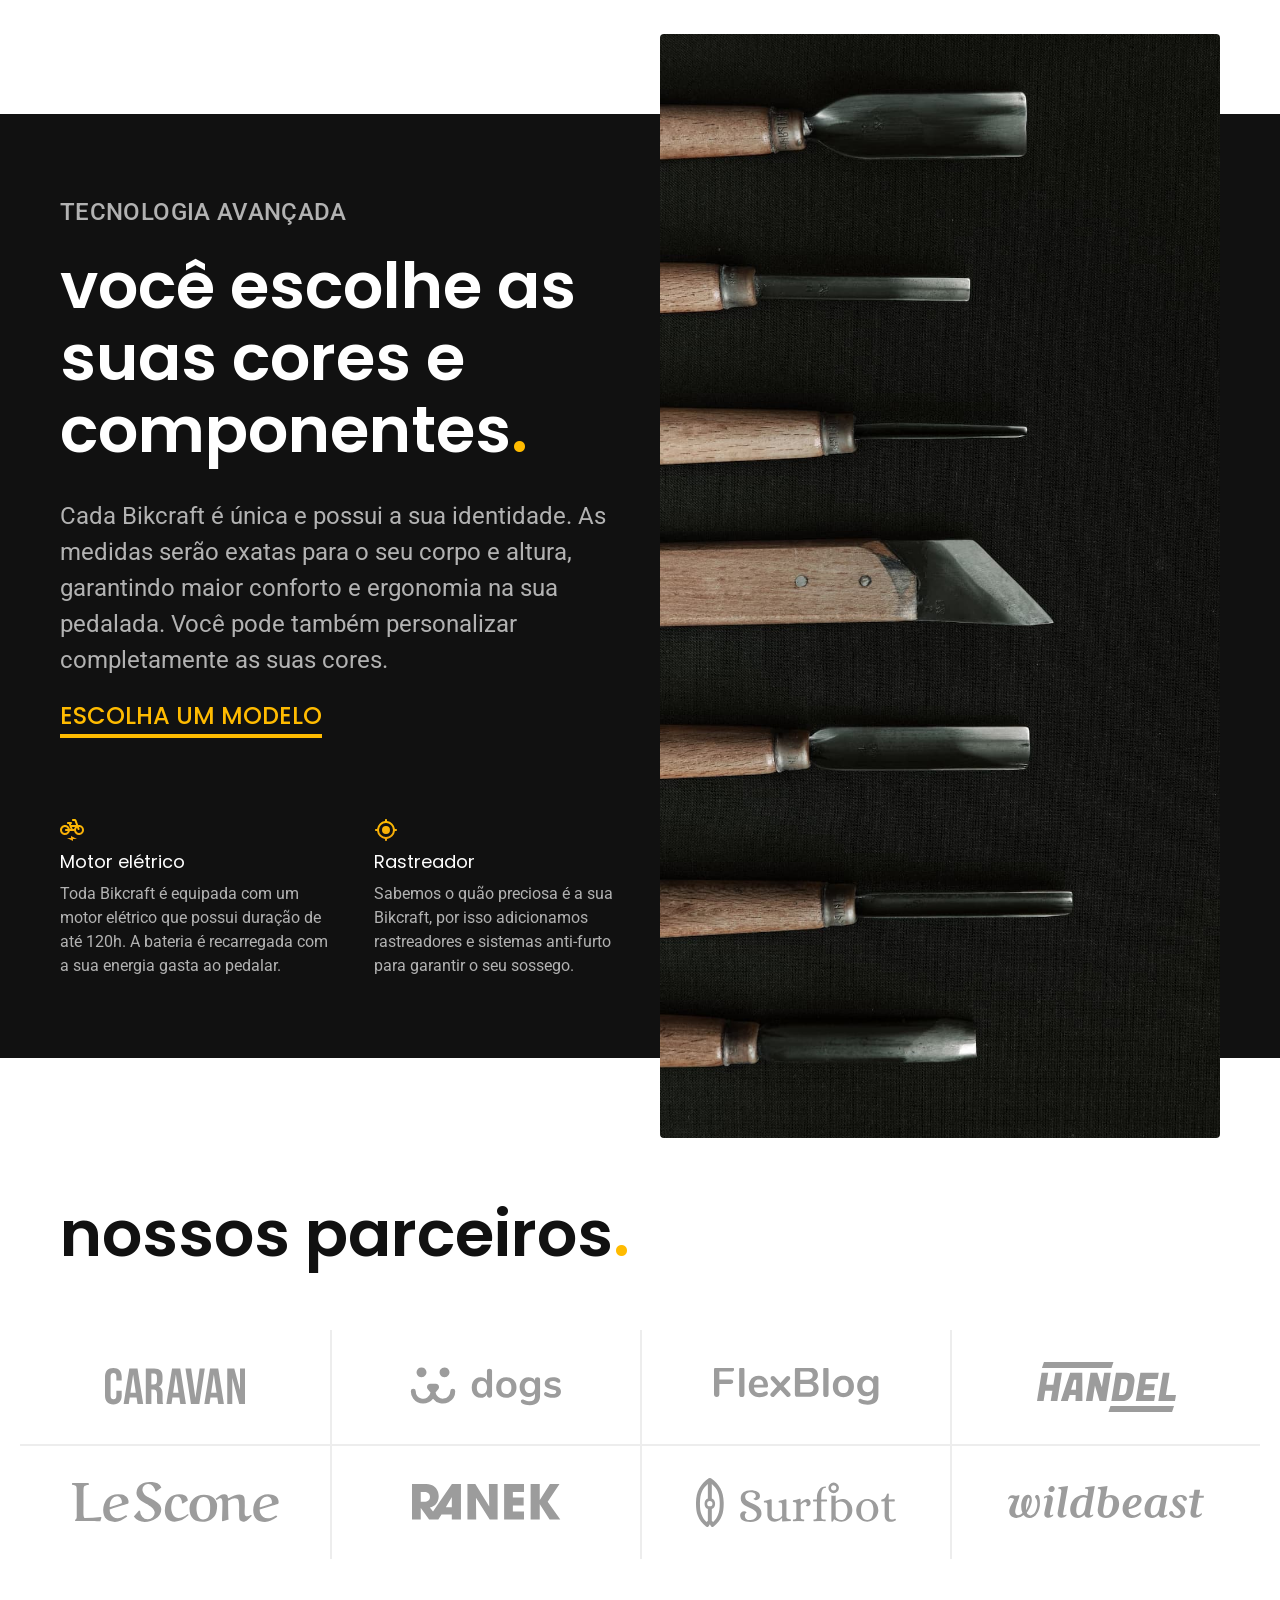
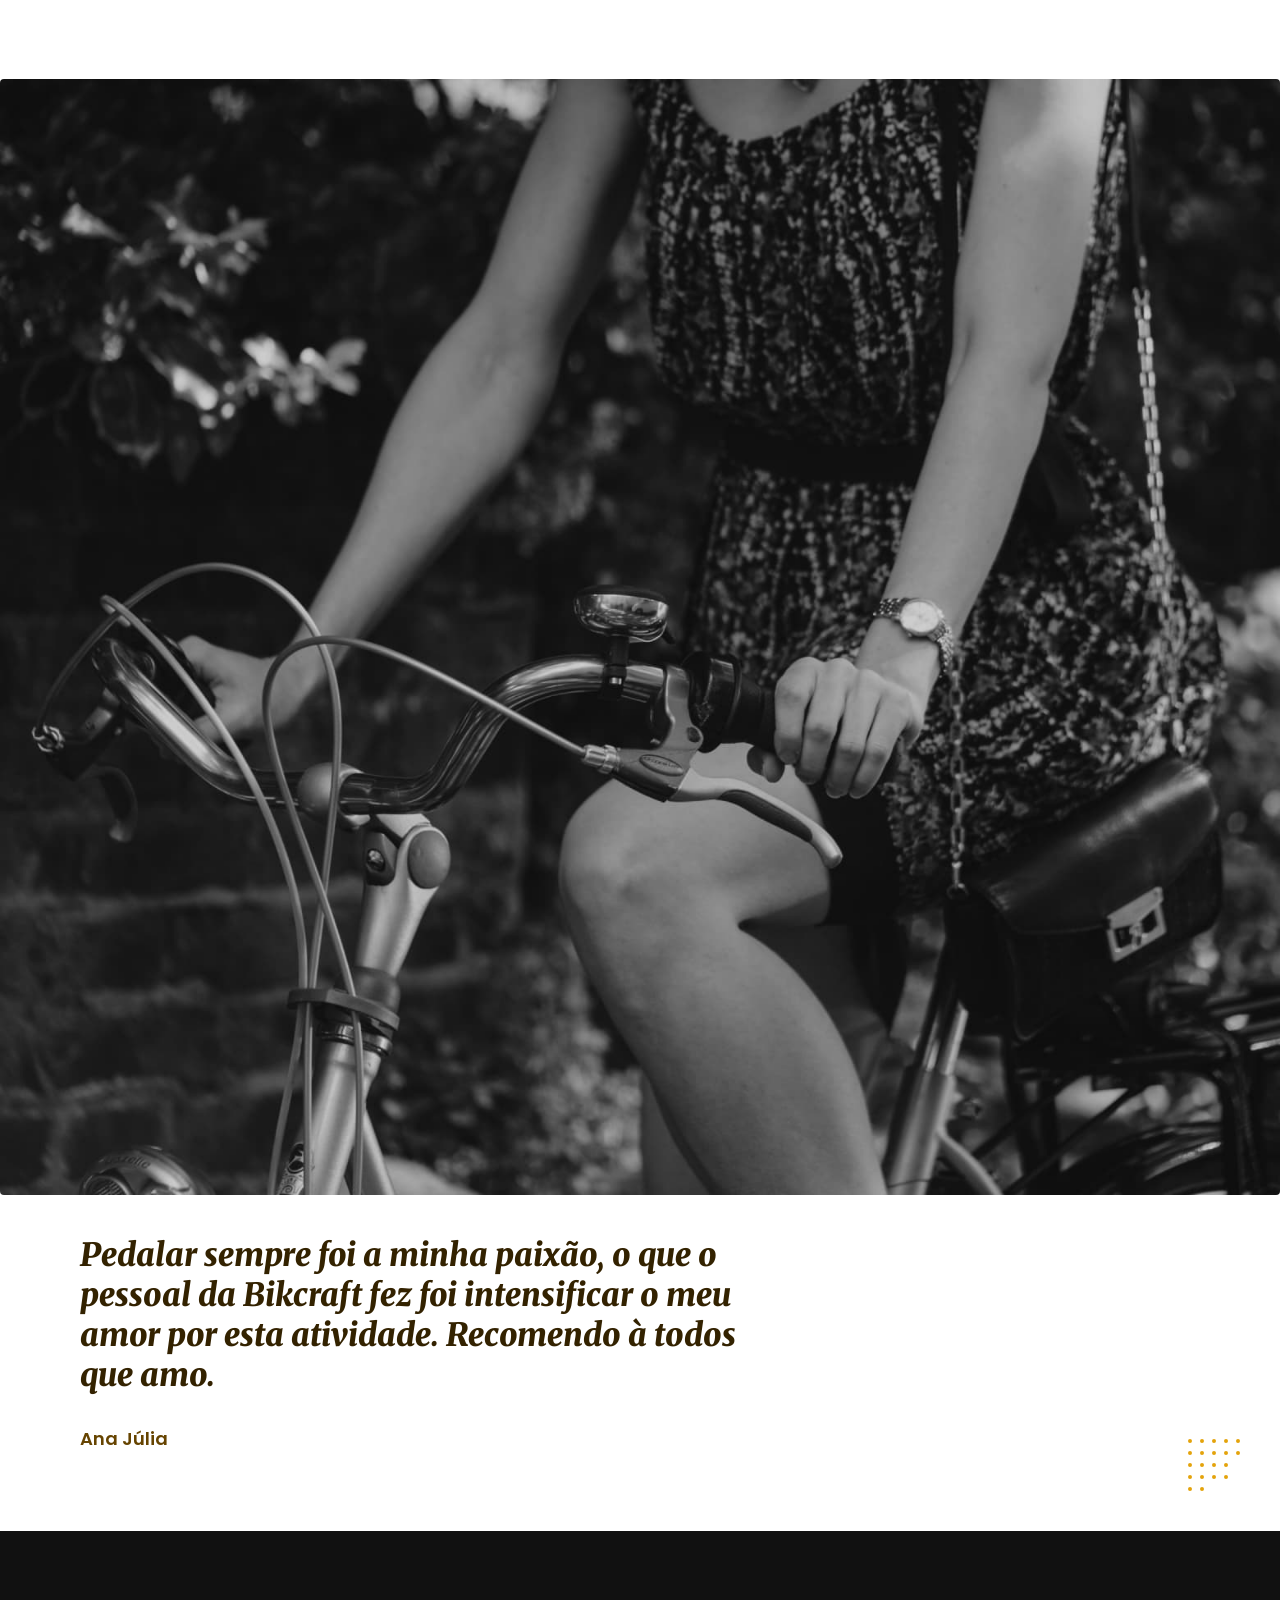
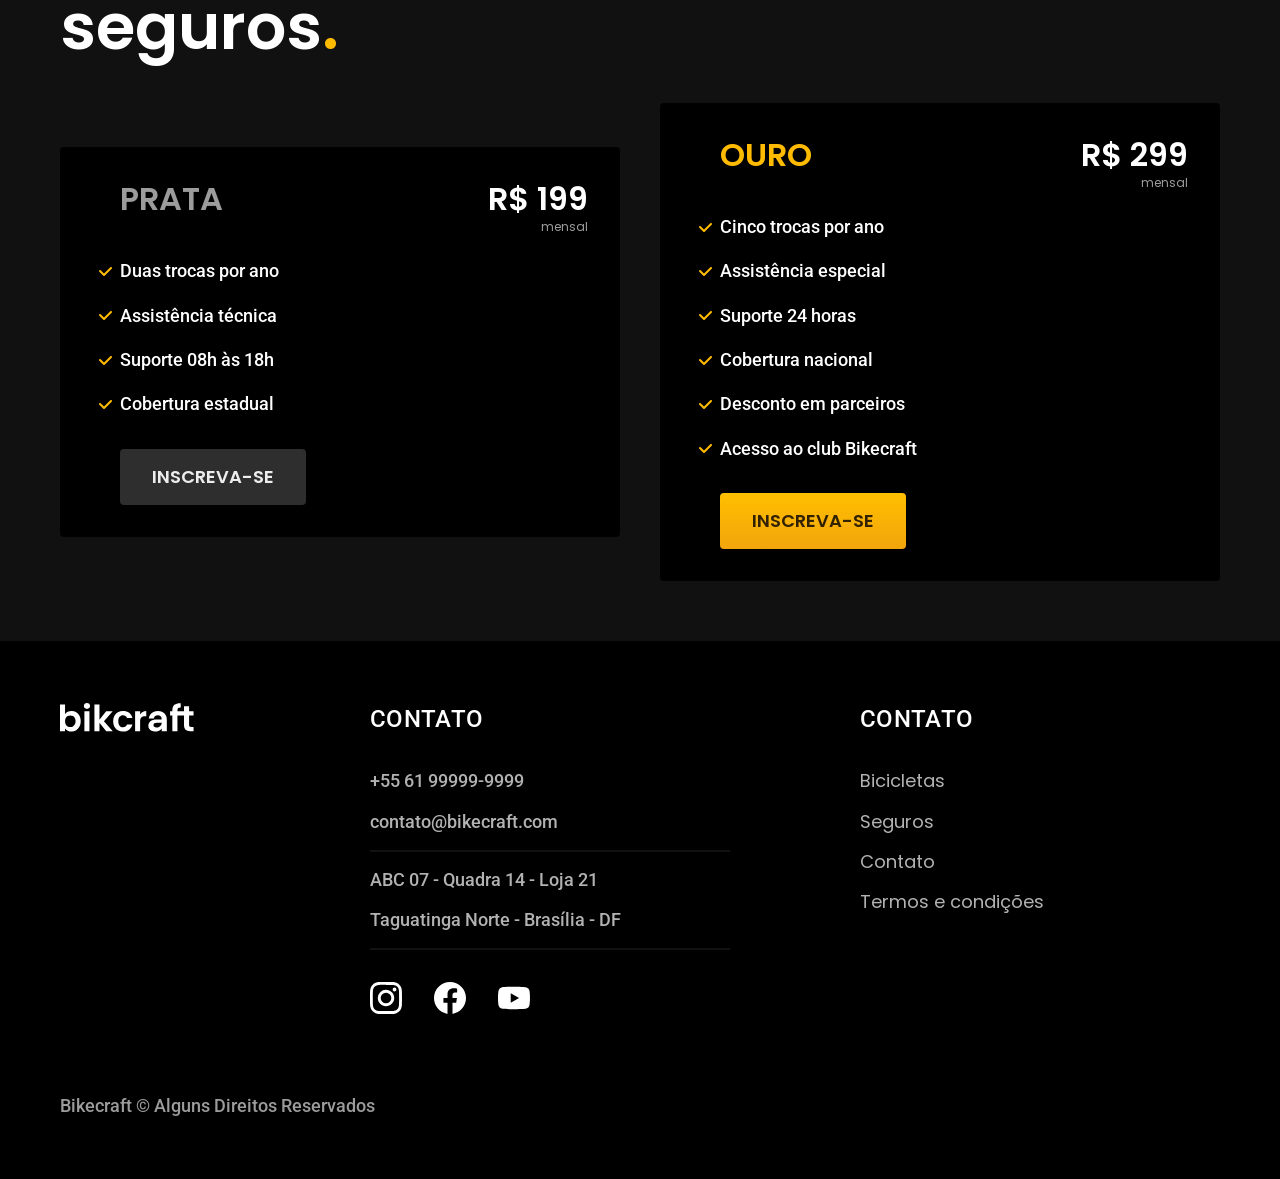
==== commit 3468f129: "otimizado CSS" ====
--- a/index.html
+++ b/index.html
@@ -6,15 +6,20 @@
     <title>Bikecraft - Bicicletas Elétricas</title>
     <meta
       name="description"
-      content="Bicicletas elétricas de alta precisão e qualidade, feitas sob medida para o cliente. Explore o mundo na sua velicidade com a Bikecraft"
+      content="Bicicletas elétricas de alta precisão e qualidade, feitas sob medida para o cliente. Explore o mundo na sua velocidade com a Bikecraft"
     />
-    <link rel="stylesheet" href="./css/style.css" />
+    <link rel="shortcut icon" href="./favicon.svg" type="image/svg+xml" />
+    <link rel="preload" href="./css/style.min.css" as="style" />
+    <link rel="stylesheet" href="./css/style.min.css" />
     <link rel="preconnect" href="https://fonts.googleapis.com" />
     <link rel="preconnect" href="https://fonts.gstatic.com" crossorigin />
     <link
       href="https://fonts.googleapis.com/css2?family=Merriweather:ital,opsz,wght@1,18..144,900&family=Poppins:wght@400;600&family=Roboto:wght@100..900&display=swap"
       rel="stylesheet"
     />
+    <script>
+      document.documentElement.classList.add("js");
+    </script>
   </head>
   <body>
     <header class="header-bg">
@@ -31,17 +36,19 @@
         </nav>
       </div>
     </header>
-    <main class="introducao-bg" >
+    <main class="introducao-bg">
       <div class="introducao container">
         <div class="introducao-conteudo fadeInLeft" data-anime="200">
           <h1 class="font-1-xxl cor-0">
-            biciletas feitas sob medida<span class="cor-p1">.</span>
+            bicicletas feitas sob medida<span class="cor-p1">.</span>
           </h1>
           <p class="font-2-l cor-5 fadeInLeft" data-anime="400">
             Bicicletas elétricas de alta precisão e qualidade, feitas sob medida
             para o cliente. Explore o mundo na sua velocidade com a Bikcraft.
           </p>
-          <a class="botao fadeInLeft" data-anime="600" href="./bicicletas.html">SELECIONE A SUA</a>
+          <a class="botao fadeInLeft" data-anime="600" href="./bicicletas.html"
+            >SELECIONE A SUA</a
+          >
         </div>
         <div class="introducao-imagem fadeInRight" data-anime="800">
           <img
@@ -84,7 +91,9 @@
         <div class="tecnologia-conteudo">
           <span class="font-2-l-b cor-5">Tecnologia Avançada</span>
           <h2 class="font-1-xxl cor-0">
-            você escolhe as suas cores e componetes<span class="cor-p1">.</span>
+            você escolhe as suas cores e componentes<span class="cor-p1"
+              >.</span
+            >
           </h2>
           <p class="font-2-l cor-5">
             Cada Bikcraft é única e possui a sua identidade. As medidas serão
@@ -118,7 +127,7 @@
         </div>
       </div>
     </article>
-    <section class="parceiros" aria-label="Nosso Parceiros">
+    <section class="parceiros" aria-label="Nossos Parceiros">
       <h2 class="font-1-xxl container">
         nossos parceiros<span class="cor-p1">.</span>
       </h2>
@@ -223,7 +232,7 @@
         </p>
       </div>
     </footer>
-    
+
     <script src="./js/plugins/simple-anime.js"></script>
     <script src="./js/script.js"></script>
   </body>
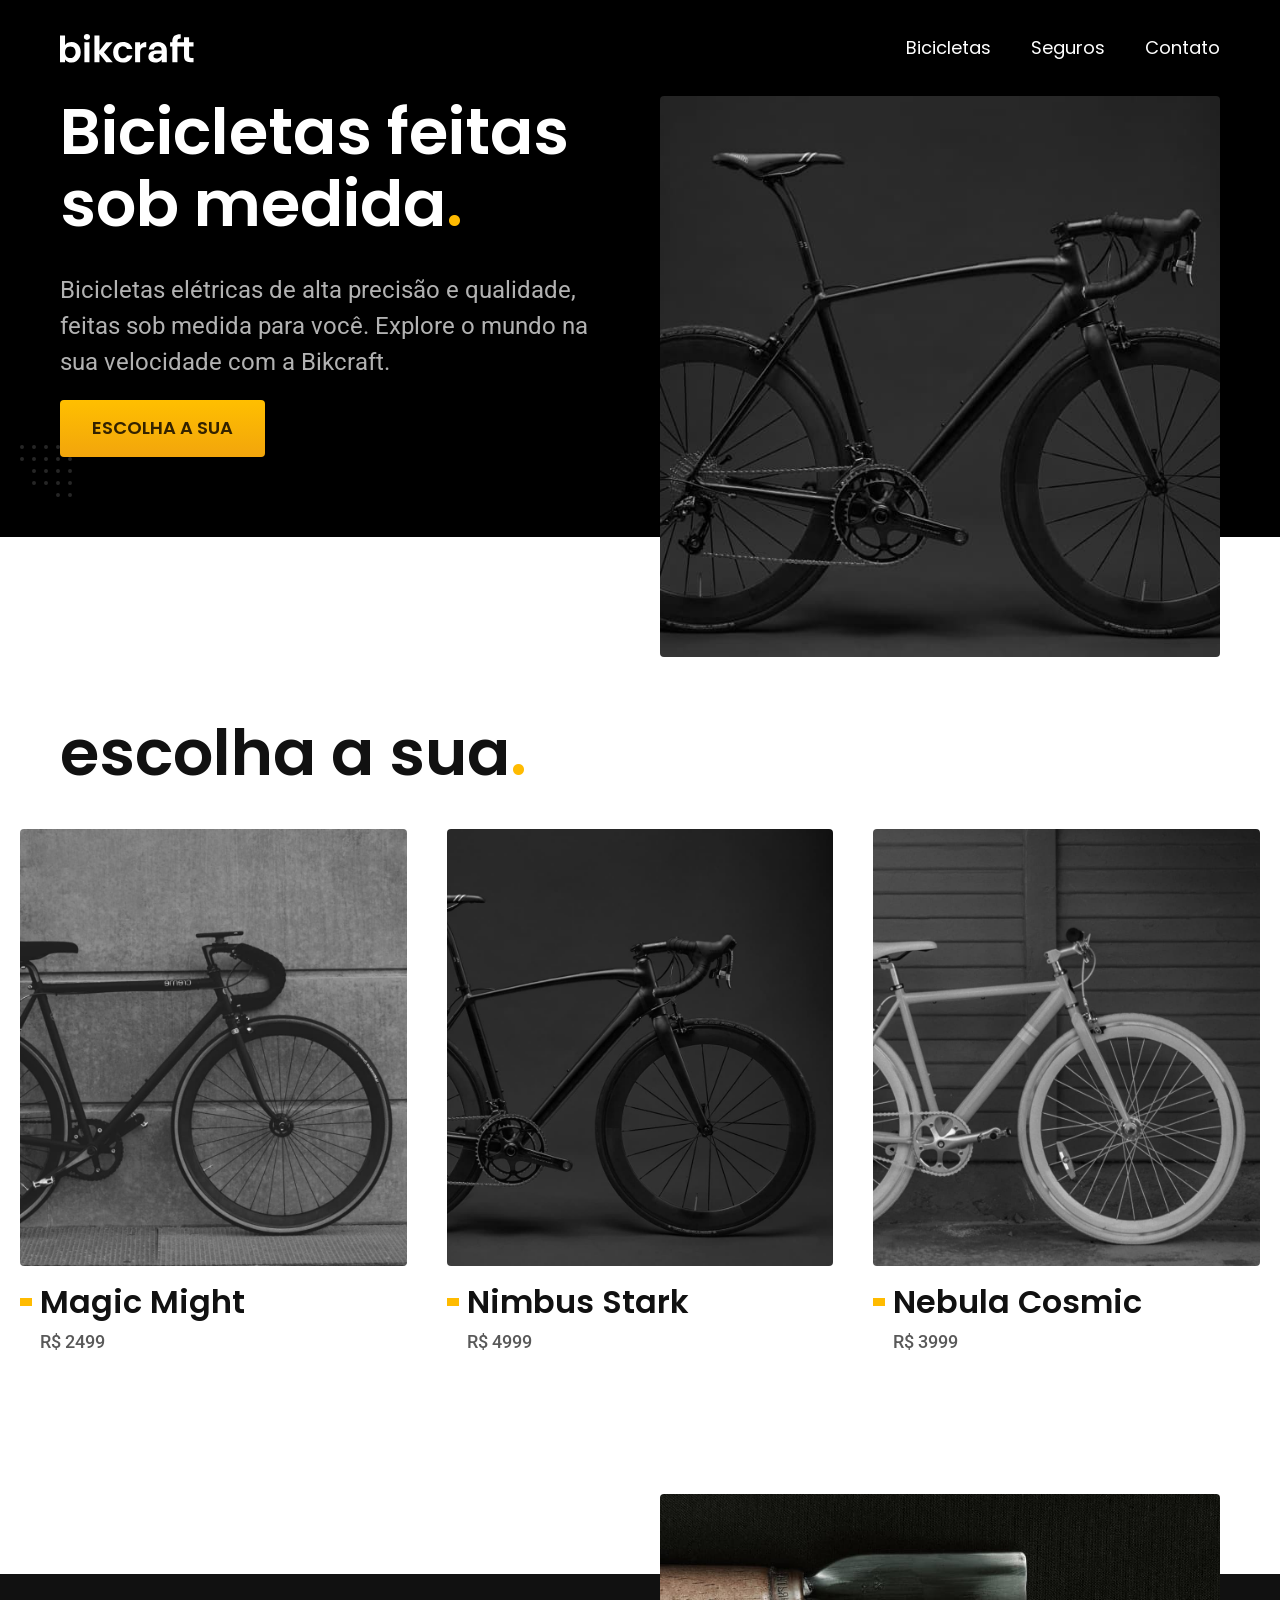
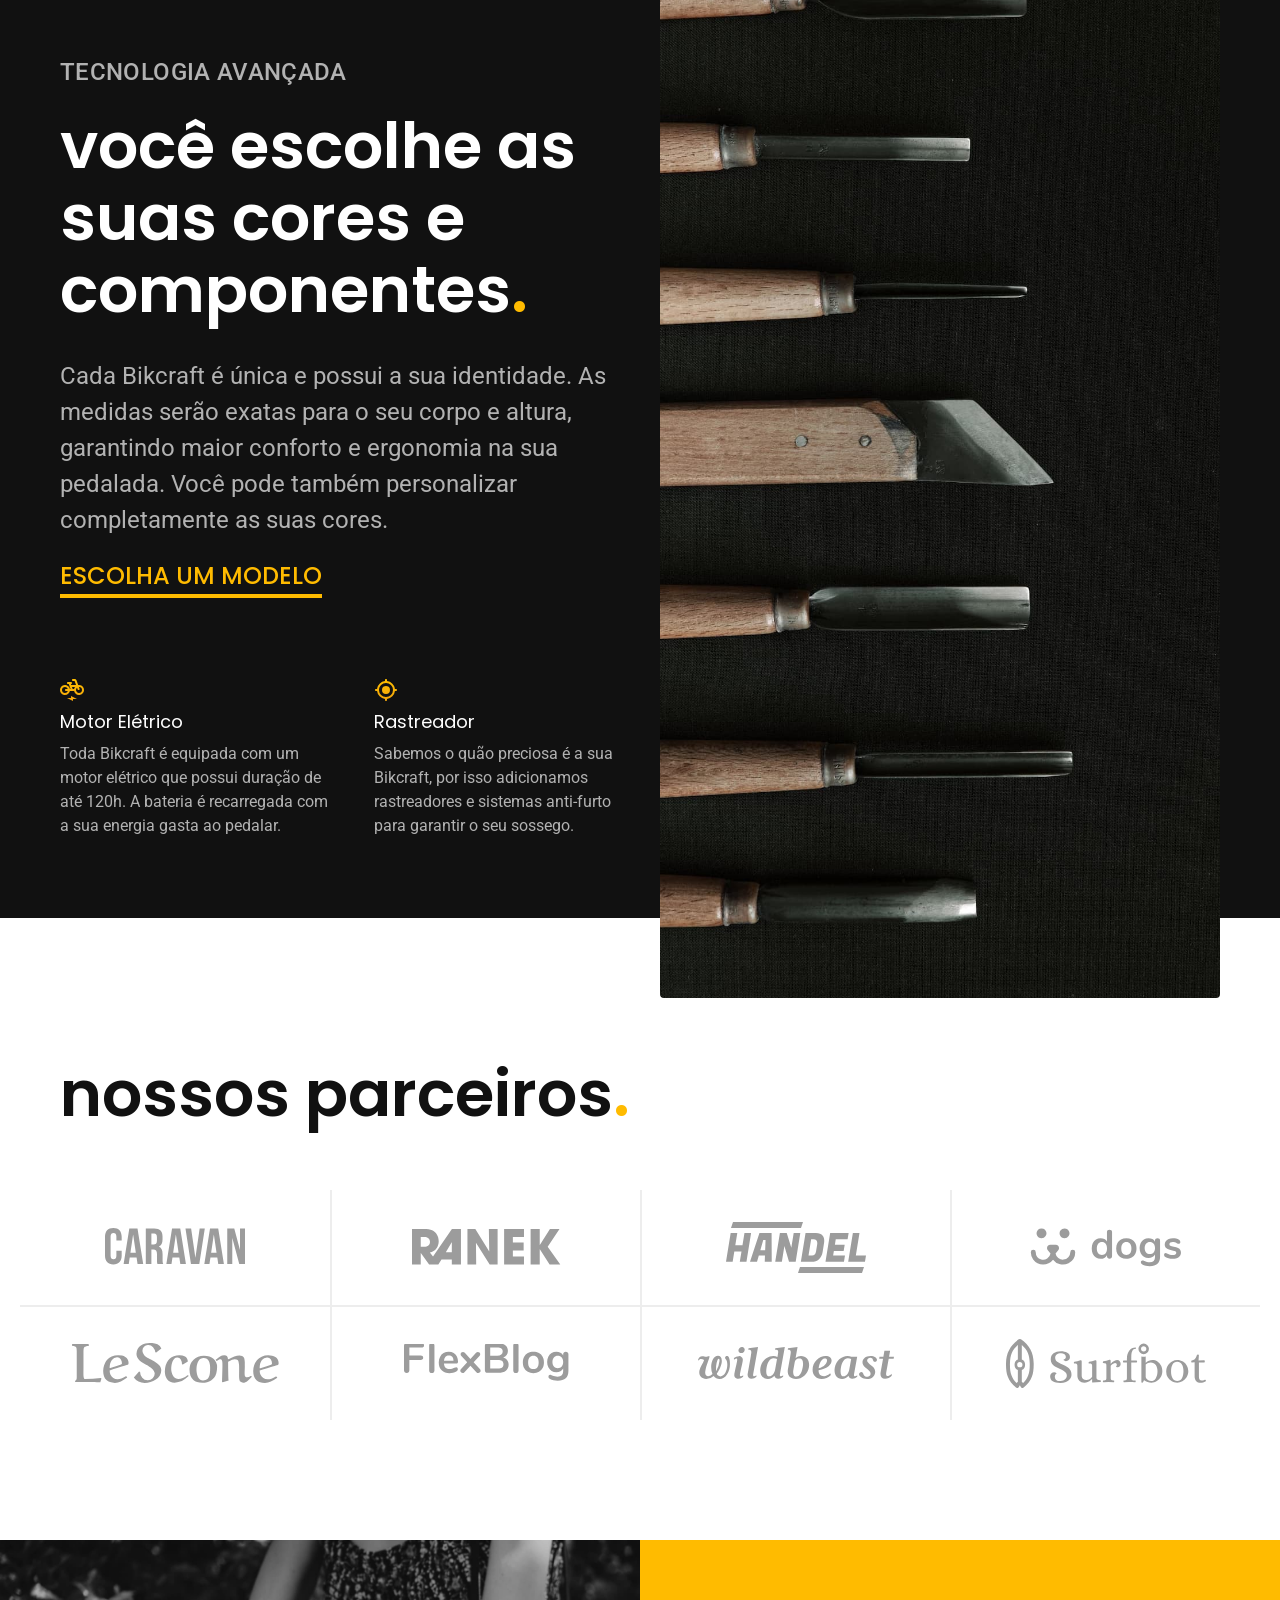
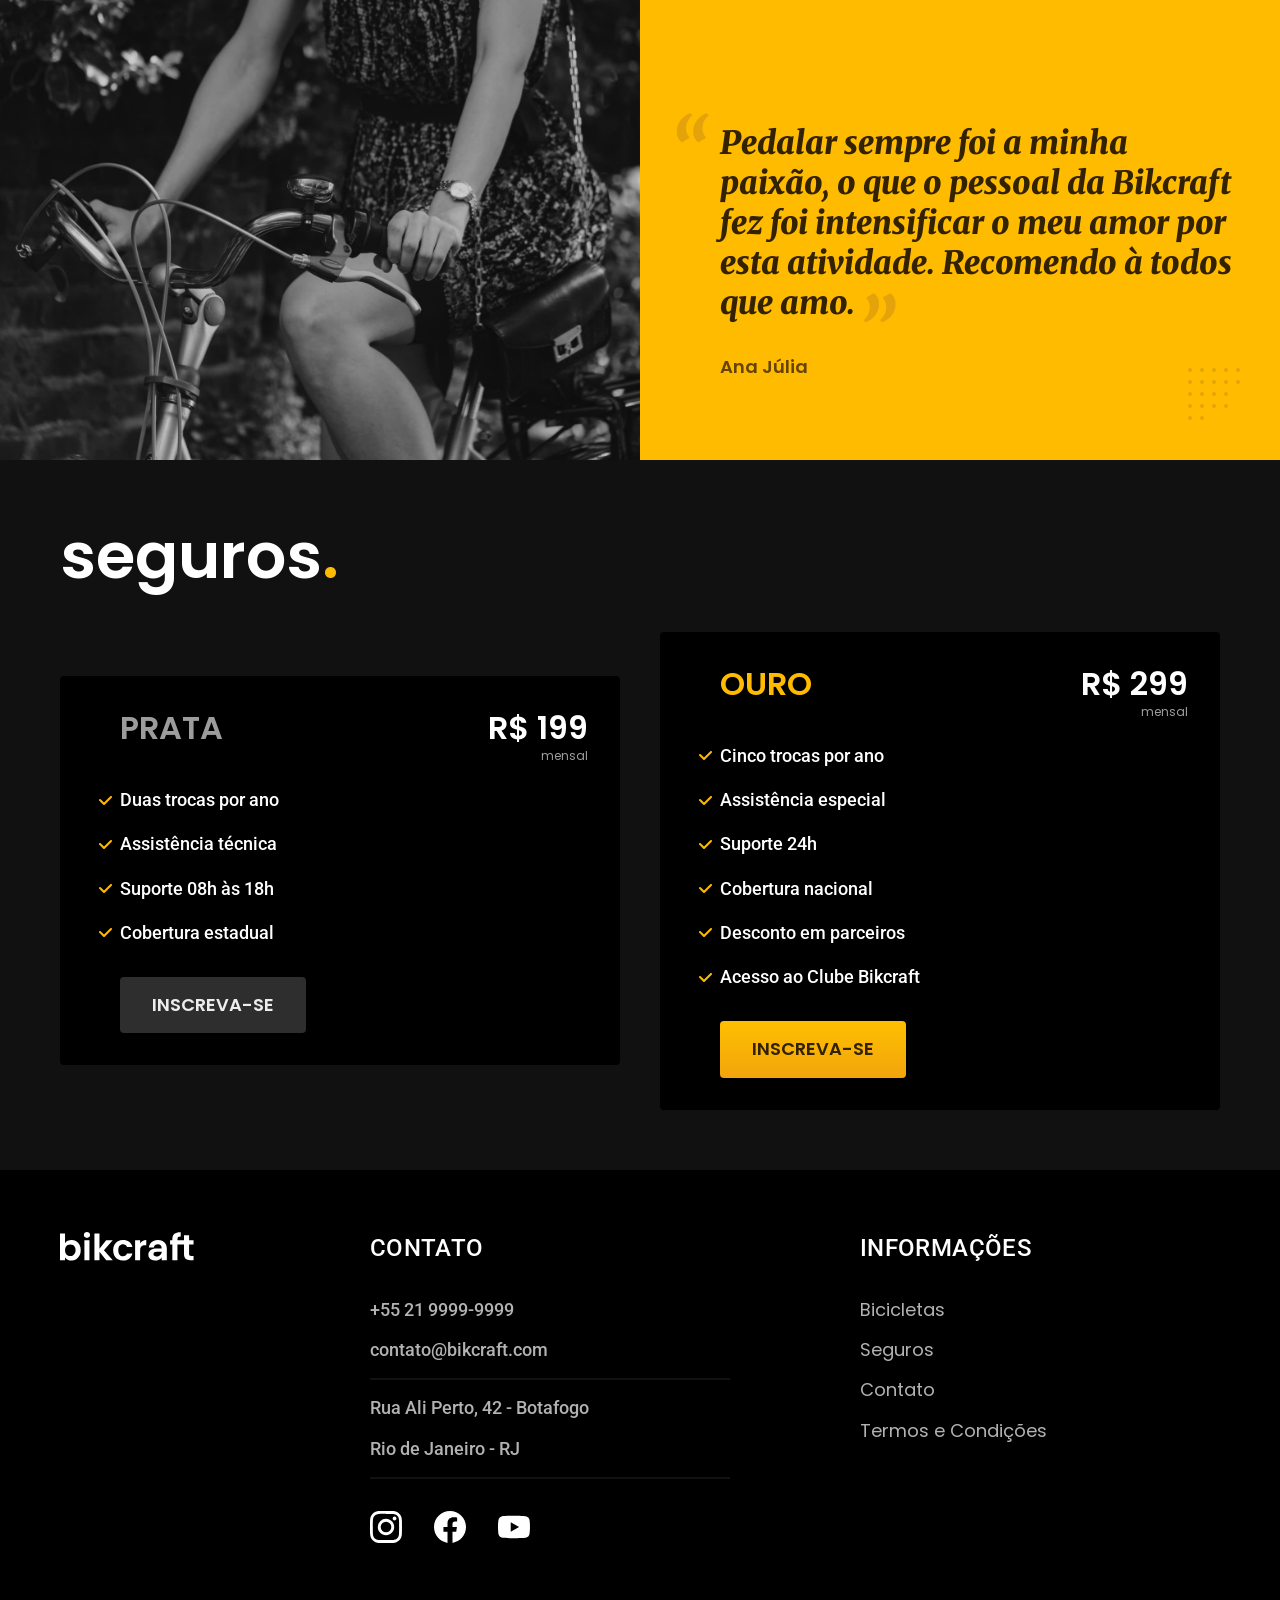
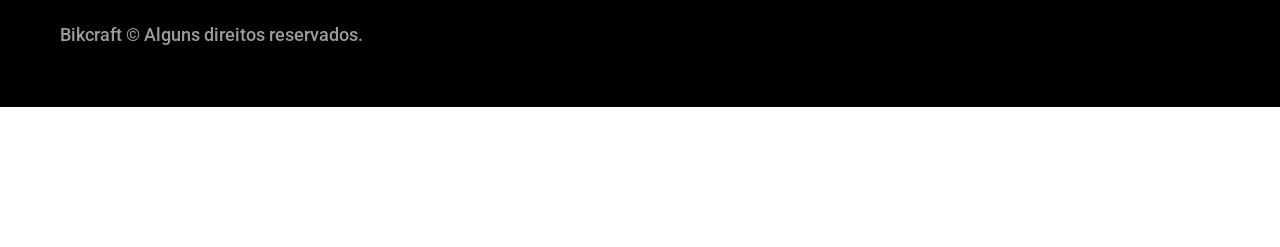
==== commit ee5ebb45: "formulários, PHP, envio de e-mail" ====
--- a/index.html
+++ b/index.html
@@ -1,239 +1,207 @@
-<!doctype html>
+<!DOCTYPE html>
 <html lang="pt-br">
-  <head>
-    <meta charset="UTF-8" />
-    <meta name="viewport" content="width=device-width, initial-scale=1.0" />
-    <title>Bikecraft - Bicicletas Elétricas</title>
-    <meta
-      name="description"
-      content="Bicicletas elétricas de alta precisão e qualidade, feitas sob medida para o cliente. Explore o mundo na sua velocidade com a Bikecraft"
-    />
-    <link rel="shortcut icon" href="./favicon.svg" type="image/svg+xml" />
-    <link rel="preload" href="./css/style.min.css" as="style" />
-    <link rel="stylesheet" href="./css/style.min.css" />
-    <link rel="preconnect" href="https://fonts.googleapis.com" />
-    <link rel="preconnect" href="https://fonts.gstatic.com" crossorigin />
-    <link
-      href="https://fonts.googleapis.com/css2?family=Merriweather:ital,opsz,wght@1,18..144,900&family=Poppins:wght@400;600&family=Roboto:wght@100..900&display=swap"
-      rel="stylesheet"
-    />
-    <script>
-      document.documentElement.classList.add("js");
-    </script>
-  </head>
-  <body>
-    <header class="header-bg">
-      <div class="header container">
-        <a href="./">
-          <img src="./img/bikcraft.svg" alt="Logo da marca Bikecraft" />
+
+<head>
+  <meta charset="UTF-8">
+  <meta name="viewport" content="width=device-width, initial-scale=1.0">
+
+  <title>Bikcraft - Bicicletas Elétricas</title>
+  <meta name="description" content="Bicicletas elétricas de alta precisão e qualidade, feitas sob medida para o cliente. Explore o mundo na sua velocidade com a Bikcraft.">
+
+  <link rel="icon" href="./favicon.svg" type="image/svg+xml">
+  <link rel="preload" href="./css/style.min.css" as="style">
+  <link rel="stylesheet" href="./css/style.min.css">
+
+  <script>document.documentElement.classList.add('js');</script>
+
+  <link rel="preconnect" href="https://fonts.googleapis.com">
+  <link rel="preconnect" href="https://fonts.gstatic.com" crossorigin>
+  <link href="https://fonts.googleapis.com/css2?family=Merriweather:ital,wght@1,900&family=Poppins:wght@400;600&family=Roboto:wght@400;500&display=swap" rel="stylesheet">
+</head>
+
+<body>
+  <header class="header-bg">
+    <div class="header container">
+      <a href="./">
+        <img src="./img/bikcraft.svg" width="136" height="32" alt="Bikcraft">
+      </a>
+
+      <nav aria-label="primaria">
+        <ul class="header-menu font-1-m cor-0">
+          <li><a href="./bicicletas.html">Bicicletas</a></li>
+          <li><a href="./seguros.html">Seguros</a></li>
+          <li><a href="./contato.html">Contato</a></li>
+        </ul>
+      </nav>
+    </div>
+  </header>
+
+  <main class="introducao-bg">
+    <div class="introducao container">
+      <div class="introducao-conteudo">
+        <h1 class="font-1-xxl cor-0 fadeInDown" data-anime="200">Bicicletas feitas sob medida<span class="cor-p1">.</span></h1>
+        <p class="font-2-l cor-5 fadeInDown" data-anime="400">Bicicletas elétricas de alta precisão e qualidade, feitas sob medida para você. Explore o mundo na sua velocidade com a Bikcraft.</p>
+        <a class="botao fadeInDown" data-anime="600" href="./bicicletas.html">Escolha a sua</a>
+      </div>
+      <picture data-anime="800" class="fadeInDown">
+        <source media="(max-width: 800px)" srcset="./img/bicicletas/nimbus.jpg">
+        <img src="./img/fotos/introducao.jpg" width="1280" height="1600" alt="Bicicleta elétrica preta.">
+      </picture>
+    </div>
+  </main>
+
+  <article class="bicicletas-lista">
+    <h2 class="container font-1-xxl">escolha a sua<span class="cor-p1">.</span></h2>
+
+    <ul>
+      <li>
+        <a href="./bicicletas/magic.html">
+          <img src="./img/bicicletas/magic-home.jpg" alt="Bicicleta preta" width="920" height="1040">
+          <h3 class="font-1-xl">Magic Might</h3>
+          <span class="font-2-m cor-8">R$ 2499</span>
         </a>
-        <nav aria-label="primaria">
-          <ul class="header-menu font-1-m cor-0">
+      </li>
+      <li>
+        <a href="./bicicletas/nimbus.html">
+          <img src="./img/bicicletas/nimbus-home.jpg" alt="Bicicleta preta" width="920" height="1040">
+          <h3 class="font-1-xl">Nimbus Stark</h3>
+          <span class="font-2-m cor-8">R$ 4999</span>
+        </a>
+      </li>
+      <li>
+        <a href="./bicicletas/nebula.html">
+          <img src="./img/bicicletas/nebula-home.jpg" alt="Bicicleta preta" width="920" height="1040">
+          <h3 class="font-1-xl">Nebula Cosmic</h3>
+          <span class="font-2-m cor-8">R$ 3999</span>
+        </a>
+      </li>
+    </ul>
+  </article>
+
+  <article class="tecnologia-bg">
+    <div class="tecnologia container">
+      <div class="tecnologia-conteudo">
+        <span class="font-2-l-b cor-5">Tecnologia Avançada</span>
+        <h2 class="font-1-xxl cor-0">você escolhe as suas cores e componentes<span class="cor-p1">.</span></h2>
+        <p class="font-2-l cor-5">Cada Bikcraft é única e possui a sua identidade. As medidas serão exatas para o seu corpo e altura, garantindo maior conforto e ergonomia na sua pedalada. Você pode também personalizar completamente as suas cores.</p>
+        <a class="link" href="./bicicletas.html">Escolha um modelo</a>
+        <div class="tecnologia-vantagens">
+          <div>
+            <img src="./img/icones/eletrica.svg" width="24" height="24" alt="">
+            <h3 class="font-1-m cor-0">Motor Elétrico</h3>
+            <p class="font-2-s cor-5">Toda Bikcraft é equipada com um motor elétrico que possui duração de até 120h. A bateria é recarregada com a sua energia gasta ao pedalar.</p>
+          </div>
+          <div>
+            <img src="./img/icones/rastreador.svg" width="24" height="24" alt="">
+            <h3 class="font-1-m cor-0">Rastreador</h3>
+            <p class="font-2-s cor-5">Sabemos o quão preciosa é a sua Bikcraft, por isso adicionamos rastreadores e sistemas anti-furto para garantir o seu sossego.</p>
+          </div>
+        </div>
+      </div>
+      <div class="tecnologia-imagem">
+        <img src="./img/fotos/tecnologia.jpg" width="1200" height="1920" alt="">
+      </div>
+    </div>
+  </article>
+
+  <section class="parceiros" aria-label="Nossos Parceiros">
+    <h2 class="container font-1-xxl">nossos parceiros<span class="cor-p1">.</span></h2>
+
+    <ul>
+      <li><img src="./img/parceiros/caravan.svg" alt="Caravan" width="140" height="38"></li>
+      <li><img src="./img/parceiros/ranek.svg" alt="Ranek" width="149" height="36"></li>
+      <li><img src="./img/parceiros/handel.svg" alt="Handel" width="140" height="50"></li>
+      <li><img src="./img/parceiros/dogs.svg" alt="Dogs" width="152" height="39"></li>
+      <li><img src="./img/parceiros/lescone.svg" alt="LeScone" width="208" height="41"></li>
+      <li><img src="./img/parceiros/flexblog.svg" alt="FlexBlog" width="165" height="38"></li>
+      <li><img src="./img/parceiros/wildbeast.svg" alt="Wildbeast" width="196" height="34"></li>
+      <li><img src="./img/parceiros/surfbot.svg" alt="Surfbot" width="200" height="49"></li>
+    </ul>
+  </section>
+
+  <section class="depoimento" aria-label="Depoimento">
+    <div>
+      <img src="./img/fotos/depoimento.jpg" width="1560" height="1360" alt="Pessoa pedalando uma bicicleta Bikcraft">
+    </div>
+    <div class="depoimento-conteudo">
+      <blockquote class="font-1-xl cor-p5">
+        <p>Pedalar sempre foi a minha paixão, o que o pessoal da Bikcraft fez foi intensificar o meu amor por esta atividade. Recomendo à todos que amo.</p>
+      </blockquote>
+      <span class="font-1-m-b cor-p4">Ana Júlia</span>
+    </div>
+  </section>
+
+  <article class="seguros-bg">
+    <div class="seguros container">
+      <h2 class="font-1-xxl cor-0">seguros<span class="cor-p1">.</span></h2>
+      <div class="seguros-item">
+        <h3 class="font-1-xl cor-6">PRATA</h3>
+        <span class="font-1-xl cor-0">R$ 199 <span class="font-1-xs cor-6">mensal</span></span>
+        <ul class="font-2-m cor-0">
+          <li>Duas trocas por ano</li>
+          <li>Assistência técnica</li>
+          <li>Suporte 08h às 18h</li>
+          <li>Cobertura estadual</li>
+        </ul>
+        <a class="botao secundario" href="./orcamento.html?tipo=seguro&produto=prata">Inscreva-se</a>
+      </div>
+
+      <div class="seguros-item">
+        <h3 class="font-1-xl cor-p1">OURO</h3>
+        <span class="font-1-xl cor-0">R$ 299 <span class="font-1-xs cor-6">mensal</span></span>
+        <ul class="font-2-m cor-0">
+          <li>Cinco trocas por ano</li>
+          <li>Assistência especial</li>
+          <li>Suporte 24h</li>
+          <li>Cobertura nacional</li>
+          <li>Desconto em parceiros</li>
+          <li>Acesso ao Clube Bikcraft</li>
+        </ul>
+        <a class="botao" href="./orcamento.html?tipo=seguro&produto=ouro">Inscreva-se</a>
+      </div>
+    </div>
+  </article>
+
+  <footer class="footer-bg">
+    <div class="footer container">
+      <img src="./img/bikcraft.svg" width="136" height="32" alt="Bikcraft">
+      <div class="footer-contato">
+        <h3 class="font-2-l-b cor-0">Contato</h3>
+        <ul class="font-2-m cor-5">
+          <li><a href="tel:+552199999999">+55 21 9999-9999</a></li>
+          <li><a href="mailto:contato@bikcraft.com">contato@bikcraft.com</a></li>
+          <li>Rua Ali Perto, 42 - Botafogo</li>
+          <li>Rio de Janeiro - RJ</li>
+        </ul>
+        <div class="footer-redes">
+          <a href="./">
+            <img src="./img/redes/instagram.svg" width="32" height="32" alt="Instagram">
+          </a>
+          <a href="./">
+            <img src="./img/redes/facebook.svg" width="32" height="32" alt="Facebook">
+          </a>
+          <a href="./">
+            <img src="./img/redes/youtube.svg" width="32" height="32" alt="Youtube">
+          </a>
+        </div>
+      </div>
+      <div class="footer-informacoes">
+        <h3 class="font-2-l-b cor-0">Informações</h3>
+        <nav>
+          <ul class="font-1-m cor-5">
             <li><a href="./bicicletas.html">Bicicletas</a></li>
             <li><a href="./seguros.html">Seguros</a></li>
             <li><a href="./contato.html">Contato</a></li>
+            <li><a href="./termos.html">Termos e Condições</a></li>
           </ul>
         </nav>
       </div>
-    </header>
-    <main class="introducao-bg">
-      <div class="introducao container">
-        <div class="introducao-conteudo fadeInLeft" data-anime="200">
-          <h1 class="font-1-xxl cor-0">
-            bicicletas feitas sob medida<span class="cor-p1">.</span>
-          </h1>
-          <p class="font-2-l cor-5 fadeInLeft" data-anime="400">
-            Bicicletas elétricas de alta precisão e qualidade, feitas sob medida
-            para o cliente. Explore o mundo na sua velocidade com a Bikcraft.
-          </p>
-          <a class="botao fadeInLeft" data-anime="600" href="./bicicletas.html"
-            >SELECIONE A SUA</a
-          >
-        </div>
-        <div class="introducao-imagem fadeInRight" data-anime="800">
-          <img
-            src="./img/fotos/introducao.jpg"
-            alt="Bicicleta elétrica preta."
-          />
-        </div>
-      </div>
-    </main>
-    <article class="bicicletas-lista">
-      <h2 class="font-1-xxl container">
-        escolha a sua<span class="cor-p1">.</span>
-      </h2>
-      <ul>
-        <li>
-          <a href="./bicicletas/magic.html">
-            <img src="./img/bicicletas/magic-home.jpg" alt="Bicicleta preta" />
-            <h3 class="font-1-xl">Magic Might</h3>
-            <span class="font-2-m cor-8">2499</span>
-          </a>
-        </li>
-        <li>
-          <a href="./bicicletas/nimbus.html">
-            <img src="./img/bicicletas/nimbus-home.jpg" alt="Bicicleta preta" />
-            <h3 class="font-1-xl">Nimbus Stark</h3>
-            <span class="font-2-m cor-8">4999</span>
-          </a>
-        </li>
-        <li>
-          <a href="./bicicletas/nebula.html">
-            <img src="./img/bicicletas/nebula-home.jpg" alt="Bicicleta preta" />
-            <h3 class="font-1-xl">Nebula Cosmic</h3>
-            <span class="font-2-m cor-8">3999</span>
-          </a>
-        </li>
-      </ul>
-    </article>
-    <article class="tecnologia-bg">
-      <div class="tecnologia container">
-        <div class="tecnologia-conteudo">
-          <span class="font-2-l-b cor-5">Tecnologia Avançada</span>
-          <h2 class="font-1-xxl cor-0">
-            você escolhe as suas cores e componentes<span class="cor-p1"
-              >.</span
-            >
-          </h2>
-          <p class="font-2-l cor-5">
-            Cada Bikcraft é única e possui a sua identidade. As medidas serão
-            exatas para o seu corpo e altura, garantindo maior conforto e
-            ergonomia na sua pedalada. Você pode também personalizar
-            completamente as suas cores.
-          </p>
-          <a class="link" href="./bicicletas.html">escolha um modelo</a>
-          <div class="tecnologia-vantagens">
-            <div>
-              <img src="./img/icones/eletrica.svg" alt="" />
-              <h3 class="font-1-m cor-0">Motor elétrico</h3>
-              <p class="font-2-s cor-5">
-                Toda Bikcraft é equipada com um motor elétrico que possui
-                duração de até 120h. A bateria é recarregada com a sua energia
-                gasta ao pedalar.
-              </p>
-            </div>
-            <div>
-              <img src="./img/icones/rastreador.svg" alt="" />
-              <h3 class="font-1-m cor-0">Rastreador</h3>
-              <p class="font-2-s cor-5">
-                Sabemos o quão preciosa é a sua Bikcraft, por isso adicionamos
-                rastreadores e sistemas anti-furto para garantir o seu sossego.
-              </p>
-            </div>
-          </div>
-        </div>
-        <div class="tecnologia-imagem">
-          <img src="./img/fotos/tecnologia.jpg" alt="" />
-        </div>
-      </div>
-    </article>
-    <section class="parceiros" aria-label="Nossos Parceiros">
-      <h2 class="font-1-xxl container">
-        nossos parceiros<span class="cor-p1">.</span>
-      </h2>
-      <ul>
-        <li><img src="./img/parceiros/caravan.svg" alt="caravan" /></li>
-        <li><img src="./img/parceiros/dogs.svg" alt="dogs" /></li>
-        <li><img src="./img/parceiros/flexblog.svg" alt="flexblog" /></li>
-        <li><img src="./img/parceiros/handel.svg" alt="handel" /></li>
-        <li><img src="./img/parceiros/lescone.svg" alt="lescone" /></li>
-        <li><img src="./img/parceiros/ranek.svg" alt="ranek" /></li>
-        <li><img src="./img/parceiros/surfbot.svg" alt="surfbot" /></li>
-        <li><img src="./img/parceiros/wildbeast.svg" alt="wildbeast" /></li>
-      </ul>
-    </section>
-    <section class="depoimentos" aria-label="Depoimentos">
-      <div>
-        <img
-          src="./img/fotos/depoimento.jpg"
-          alt="Pessoa pedalando uma bicicleta Bikecraft"
-        />
-      </div>
-      <div class="depoimento-conteudo">
-        <blockquote class="font-1-xl cor-p5">
-          <p>
-            Pedalar sempre foi a minha paixão, o que o pessoal da Bikcraft fez
-            foi intensificar o meu amor por esta atividade. Recomendo à todos
-            que amo.
-          </p>
-        </blockquote>
-        <span class="font-1-m-b cor-p4">Ana Júlia</span>
-      </div>
-    </section>
-    <article class="seguros-bg">
-      <div class="seguros container">
-        <h2 class="font-1-xxl cor-0">seguros<span class="cor-p1">.</span></h2>
-        <div class="seguros-item">
-          <h3 class="font-1-xl cor-6">PRATA</h3>
-          <span class="font-1-xl cor-0"
-            >R$ 199 <span class="font-1-xs cor-6">mensal</span></span
-          >
-          <ul class="font-2-m cor-0">
-            <li>Duas trocas por ano</li>
-            <li>Assistência técnica</li>
-            <li>Suporte 08h às 18h</li>
-            <li>Cobertura estadual</li>
-          </ul>
-          <a class="botao secundario" href="./orcamento.html">Inscreva-se</a>
-        </div>
-        <div class="seguros-item">
-          <h3 class="font-1-xl cor-p1">OURO</h3>
-          <span class="font-1-xl cor-0"
-            >R$ 299 <span class="font-1-xs cor-6">mensal</span></span
-          >
-          <ul class="font-2-m cor-0">
-            <li>Cinco trocas por ano</li>
-            <li>Assistência especial</li>
-            <li>Suporte 24 horas</li>
-            <li>Cobertura nacional</li>
-            <li>Desconto em parceiros</li>
-            <li>Acesso ao club Bikecraft</li>
-          </ul>
-          <a class="botao" href="./orcamento.html">Inscreva-se</a>
-        </div>
-      </div>
-    </article>
-    <footer class="footer-bg">
-      <div class="footer container">
-        <img src="./img/bikcraft.svg" alt="Logo Bikecraft" />
-        <div class="footer-contato">
-          <h3 class="font-2-l-b cor-0">Contato</h3>
-          <ul class="font-2-m cor-5">
-            <li><a href="tel:+5561999999999">+55 61 99999-9999</a></li>
-            <li>
-              <a href="mailto:contato@bikecraft.com">contato@bikecraft.com</a>
-            </li>
-            <li>ABC 07 - Quadra 14 - Loja 21</li>
-            <li>Taguatinga Norte - Brasília - DF</li>
-          </ul>
-          <div class="footer-redes">
-            <a href="./"
-              ><img src="./img/redes/instagram.svg" alt="Instagram"
-            /></a>
-            <a href="./"
-              ><img src="./img/redes/facebook.svg" alt="Facebook"
-            /></a>
-            <a href="./"><img src="./img/redes/youtube.svg" alt="Youtube" /></a>
-          </div>
-        </div>
-        <div class="footer-informacoes">
-          <h3 class="font-2-l-b cor-0">Contato</h3>
-          <nav>
-            <ul class="font-1-m cor-5">
-              <li><a href="./bicicletas.html">Bicicletas</a></li>
-              <li><a href="./seguros.html">Seguros</a></li>
-              <li><a href="./contato.html">Contato</a></li>
-              <li><a href="./termos.html">Termos e condições</a></li>
-            </ul>
-          </nav>
-        </div>
-        <p class="footer-copy font-2-m cor-6">
-          Bikecraft © Alguns Direitos Reservados
-        </p>
-      </div>
-    </footer>
-
-    <script src="./js/plugins/simple-anime.js"></script>
-    <script src="./js/script.js"></script>
-  </body>
-</html>
+      <p class="footer-copy font-2-m cor-6">Bikcraft © Alguns direitos reservados.</p>
+    </div>
+  </footer>
+
+  <script src="./js/plugins/simple-anime.js"></script>
+  <script src="./js/script.js"></script>
+</body>
+
+</html>
